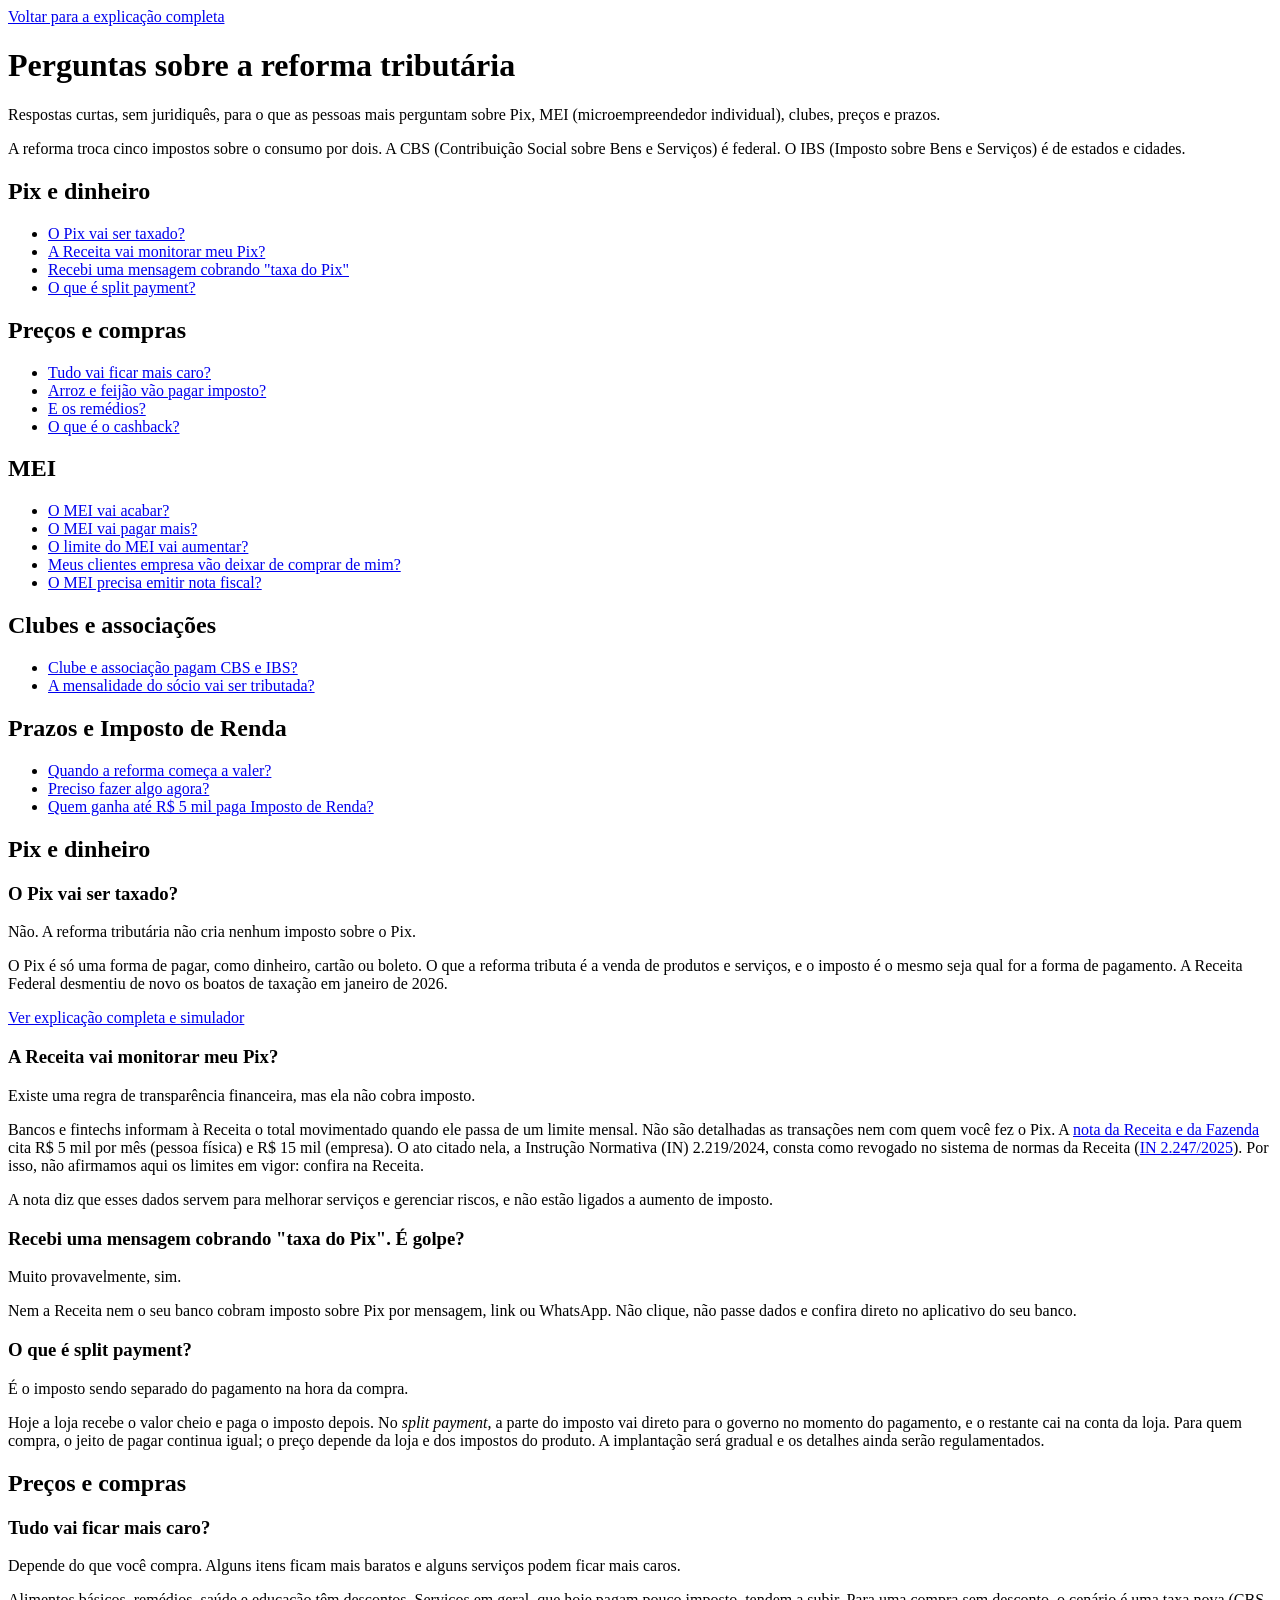
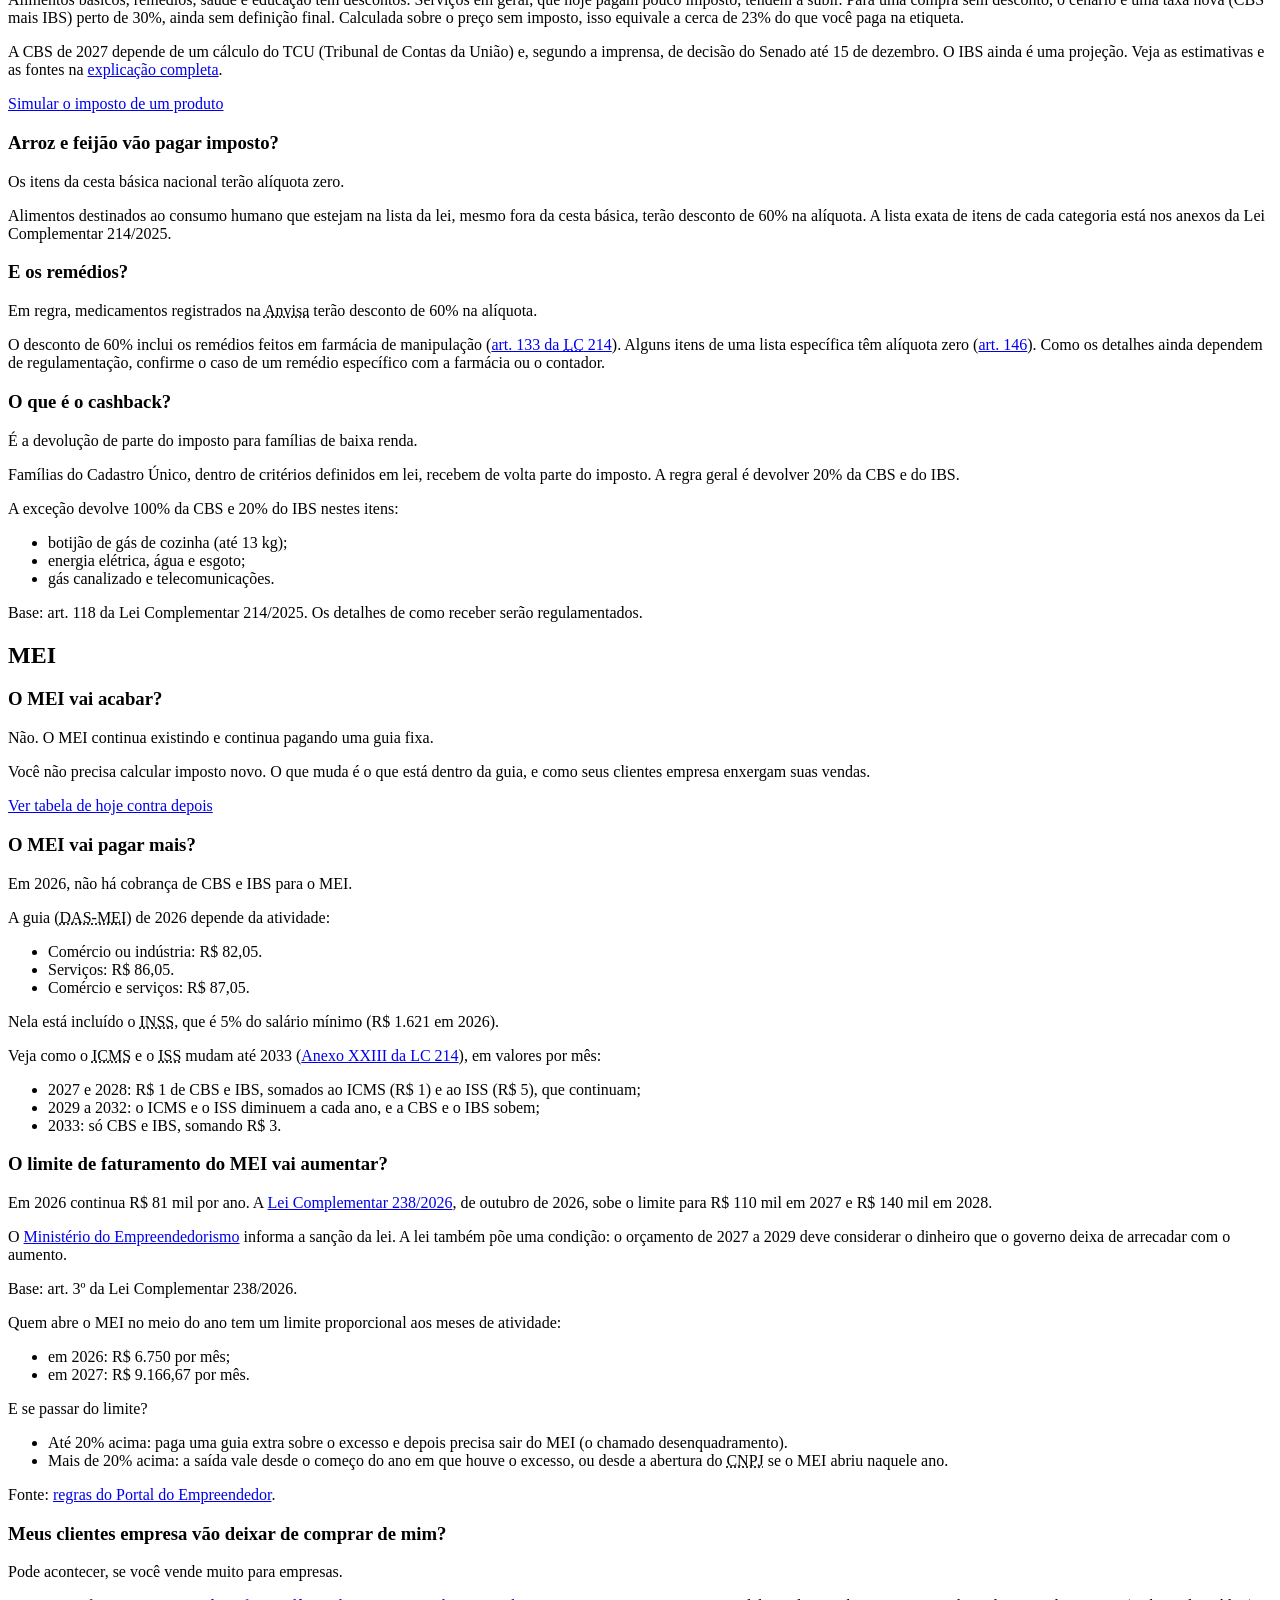
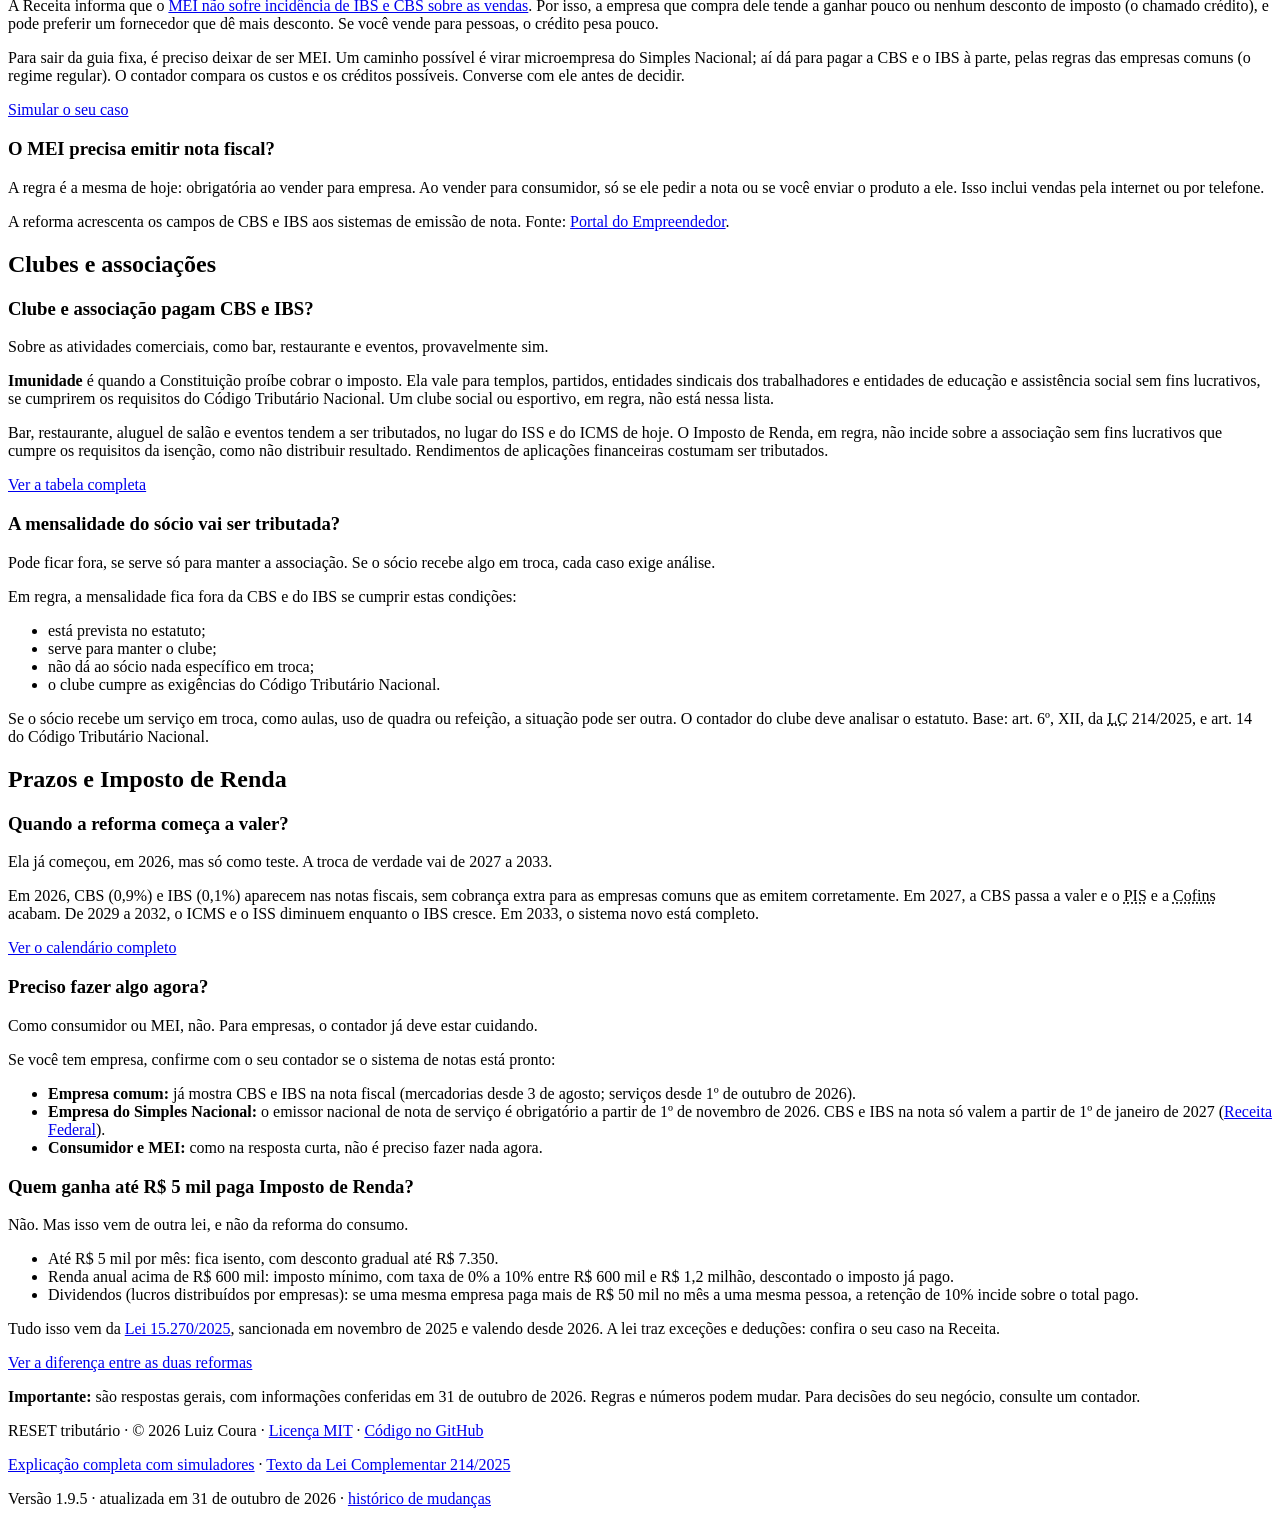
==== perguntas.html @ e4e1f106 "Corrige a décima primeira revisão: exemplo da camiseta e neutralidade de arrecadação Co-Authored-By:" ====
<!doctype html>
<html lang="pt-BR">
<head>
<meta charset="utf-8">
<meta name="viewport" content="width=device-width, initial-scale=1">
<title>Perguntas sobre a reforma tributária: Pix, MEI e preços | RESET</title>
<meta name="description" content="Respostas curtas para as dúvidas mais comuns sobre a reforma tributária: o Pix será taxado, o que muda para o MEI, clubes, preços e prazos.">
<meta name="author" content="Luiz Coura">
<meta name="robots" content="index, follow, max-snippet:-1, max-image-preview:large">
<link rel="canonical" href="https://luizcoura.github.io/reset-tributario/perguntas.html">
<link rel="icon" type="image/svg+xml" href="favicon.svg">
<link rel="icon" type="image/png" sizes="48x48" href="favicon-48.png">
<link rel="apple-touch-icon" href="apple-touch-icon.png">
<meta name="theme-color" content="#EDF0EA">
<meta property="og:type" content="article">
<meta property="og:locale" content="pt_BR">
<meta property="og:site_name" content="RESET tributário">
<meta property="og:title" content="Perguntas sobre a reforma tributária: Pix, MEI e preços">
<meta property="og:description" content="O Pix será taxado? O que muda para o MEI? Respostas curtas e sem juridiquês.">
<meta property="og:url" content="https://luizcoura.github.io/reset-tributario/perguntas.html">
<meta property="og:image" content="https://luizcoura.github.io/reset-tributario/og-image.png">
<meta property="og:image:width" content="1200">
<meta property="og:image:height" content="630">
<meta name="twitter:card" content="summary_large_image">
<meta name="twitter:image" content="https://luizcoura.github.io/reset-tributario/og-image.png">
<link rel="preconnect" href="https://fonts.googleapis.com">
<link rel="preconnect" href="https://fonts.gstatic.com" crossorigin>
<link href="https://fonts.googleapis.com/css2?family=Bricolage+Grotesque:opsz,wght@12..96,500;12..96,700;12..96,800&family=Source+Serif+4:ital,opsz,wght@0,8..60,400;0,8..60,600;1,8..60,400&family=IBM+Plex+Mono:wght@400;500&display=swap" rel="stylesheet">
<link rel="stylesheet" href="style.css">
<script type="application/ld+json">
{
  "@context":"https://schema.org",
  "@type":"WebPage",
  "name":"Perguntas sobre a reforma tributária: Pix, MEI e preços",
  "description":"Respostas curtas para as dúvidas mais comuns sobre a reforma tributária brasileira.",
  "inLanguage":"pt-BR",
  "url":"https://luizcoura.github.io/reset-tributario/perguntas.html",
  "dateModified":"2026-10-31",
  "isPartOf":{"@type":"WebSite","name":"RESET tributário","url":"https://luizcoura.github.io/reset-tributario/"},
  "author":{"@type":"Person","name":"Luiz Coura","url":"https://github.com/luizcoura"}
}
</script>
</head>
<body>

<header class="topo">
  <div class="wrap">
    <a class="voltar" href="index.html">Voltar para a explicação completa</a>
    <h1>Perguntas sobre a reforma tributária</h1>
    <p class="lead texto">Respostas curtas, sem juridiquês, para o que as pessoas mais perguntam sobre Pix, MEI (microempreendedor individual), clubes, preços e prazos.</p>
    <p class="texto">A reforma troca cinco impostos sobre o consumo por dois. A CBS (Contribuição Social sobre Bens e Serviços) é federal. O IBS (Imposto sobre Bens e Serviços) é de estados e cidades.</p>

    <nav class="indice" aria-label="Índice de perguntas">
      <div>
        <h2>Pix e dinheiro</h2>
        <ul>
          <li><a href="#pix-taxado">O Pix vai ser taxado?</a></li>
          <li><a href="#pix-monitorado">A Receita vai monitorar meu Pix?</a></li>
          <li><a href="#pix-golpe">Recebi uma mensagem cobrando "taxa do Pix"</a></li>
          <li><a href="#split">O que é split payment?</a></li>
        </ul>
      </div>
      <div>
        <h2>Preços e compras</h2>
        <ul>
          <li><a href="#mais-caro">Tudo vai ficar mais caro?</a></li>
          <li><a href="#cesta">Arroz e feijão vão pagar imposto?</a></li>
          <li><a href="#remedios">E os remédios?</a></li>
          <li><a href="#cashback">O que é o cashback?</a></li>
        </ul>
      </div>
      <div>
        <h2>MEI</h2>
        <ul>
          <li><a href="#mei-acaba">O MEI vai acabar?</a></li>
          <li><a href="#mei-paga-mais">O MEI vai pagar mais?</a></li>
          <li><a href="#mei-limite">O limite do MEI vai aumentar?</a></li>
          <li><a href="#mei-cliente">Meus clientes empresa vão deixar de comprar de mim?</a></li>
          <li><a href="#mei-nota">O MEI precisa emitir nota fiscal?</a></li>
        </ul>
      </div>
      <div>
        <h2>Clubes e associações</h2>
        <ul>
          <li><a href="#clube-paga">Clube e associação pagam CBS e IBS?</a></li>
          <li><a href="#clube-mensalidade">A mensalidade do sócio vai ser tributada?</a></li>
        </ul>
        <h2 class="mt-12">Prazos e Imposto de Renda</h2>
        <ul>
          <li><a href="#quando">Quando a reforma começa a valer?</a></li>
          <li><a href="#agora">Preciso fazer algo agora?</a></li>
          <li><a href="#ir">Quem ganha até R$ 5 mil paga Imposto de Renda?</a></li>
        </ul>
      </div>
    </nav>
  </div>
</header>

<main>
<section class="grupo" id="pix">
  <div class="wrap">
    <h2>Pix e dinheiro</h2>

    <div class="pergunta" id="pix-taxado">
      <h3>O Pix vai ser taxado?</h3>
      <p class="curta">Não. A reforma tributária não cria nenhum imposto sobre o Pix.</p>
      <p>O Pix é só uma forma de pagar, como dinheiro, cartão ou boleto. O que a reforma tributa é a venda de produtos e serviços, e o imposto é o mesmo seja qual for a forma de pagamento. A Receita Federal desmentiu de novo os boatos de taxação em janeiro de 2026.</p>
      <p class="mais"><a href="index.html#pix">Ver explicação completa e simulador</a></p>
    </div>

    <div class="pergunta" id="pix-monitorado">
      <h3>A Receita vai monitorar meu Pix?</h3>
      <p class="curta">Existe uma regra de transparência financeira, mas ela não cobra imposto.</p>
      <p>Bancos e fintechs informam à Receita o total movimentado quando ele passa de um limite mensal. Não são detalhadas as transações nem com quem você fez o Pix. A <a href="https://www.gov.br/fazenda/pt-br/canais_atendimento/imprensa/notas-a-imprensa/2025/janeiro/receita-federal-esclarece-evolucao-na-e-financeira">nota da Receita e da Fazenda</a> cita R$ 5 mil por mês (pessoa física) e R$ 15 mil (empresa). O ato citado nela, a Instrução Normativa (IN) 2.219/2024, consta como revogado no sistema de normas da Receita (<a href="https://normasinternet2.receita.fazenda.gov.br/#/consulta/externa/142436">IN 2.247/2025</a>). Por isso, não afirmamos aqui os limites em vigor: confira na Receita.</p>
      <p>A nota diz que esses dados servem para melhorar serviços e gerenciar riscos, e não estão ligados a aumento de imposto.</p>
    </div>

    <div class="pergunta" id="pix-golpe">
      <h3>Recebi uma mensagem cobrando "taxa do Pix". É golpe?</h3>
      <p class="curta">Muito provavelmente, sim.</p>
      <p>Nem a Receita nem o seu banco cobram imposto sobre Pix por mensagem, link ou WhatsApp. Não clique, não passe dados e confira direto no aplicativo do seu banco.</p>
    </div>

    <div class="pergunta" id="split">
      <h3>O que é split payment?</h3>
      <p class="curta">É o imposto sendo separado do pagamento na hora da compra.</p>
      <p>Hoje a loja recebe o valor cheio e paga o imposto depois. No <em>split payment</em>, a parte do imposto vai direto para o governo no momento do pagamento, e o restante cai na conta da loja. Para quem compra, o jeito de pagar continua igual; o preço depende da loja e dos impostos do produto. A implantação será gradual e os detalhes ainda serão regulamentados.</p>
    </div>
  </div>
</section>

<section class="grupo" id="precos">
  <div class="wrap">
    <h2>Preços e compras</h2>

    <div class="pergunta" id="mais-caro">
      <h3>Tudo vai ficar mais caro?</h3>
      <p class="curta">Depende do que você compra. Alguns itens ficam mais baratos e alguns serviços podem ficar mais caros.</p>
      <p>Alimentos básicos, remédios, saúde e educação têm descontos. Serviços em geral, que hoje pagam pouco imposto, tendem a subir. Para uma compra sem desconto, o cenário é uma taxa nova (CBS mais IBS) perto de 30%, ainda sem definição final. Calculada sobre o preço sem imposto, isso equivale a cerca de 23% do que você paga na etiqueta.</p>
      <p>A CBS de 2027 depende de um cálculo do TCU (Tribunal de Contas da União) e, segundo a imprensa, de decisão do Senado até 15 de dezembro. O IBS ainda é uma projeção. Veja as estimativas e as fontes na <a href="index.html#depois">explicação completa</a>.</p>
      <p class="mais"><a href="index.html#simuladores">Simular o imposto de um produto</a></p>
    </div>

    <div class="pergunta" id="cesta">
      <h3>Arroz e feijão vão pagar imposto?</h3>
      <p class="curta">Os itens da cesta básica nacional terão alíquota zero.</p>
      <p>Alimentos destinados ao consumo humano que estejam na lista da lei, mesmo fora da cesta básica, terão desconto de 60% na alíquota. A lista exata de itens de cada categoria está nos anexos da Lei Complementar 214/2025.</p>
    </div>

    <div class="pergunta" id="remedios">
      <h3>E os remédios?</h3>
      <p class="curta">Em regra, medicamentos registrados na <abbr title="Agência Nacional de Vigilância Sanitária">Anvisa</abbr> terão desconto de 60% na alíquota.</p>
      <p>O desconto de 60% inclui os remédios feitos em farmácia de manipulação (<a href="https://www.fazenda.mg.gov.br/empresas/legislacao_tributaria/leis/2025/lc214_2025.pdf">art. 133 da <abbr title="Lei Complementar">LC</abbr> 214</a>). Alguns itens de uma lista específica têm alíquota zero (<a href="https://www.fazenda.mg.gov.br/empresas/legislacao_tributaria/leis/2025/lc214_2025.pdf">art. 146</a>). Como os detalhes ainda dependem de regulamentação, confirme o caso de um remédio específico com a farmácia ou o contador.</p>
    </div>

    <div class="pergunta" id="cashback">
      <h3>O que é o cashback?</h3>
      <p class="curta">É a devolução de parte do imposto para famílias de baixa renda.</p>
      <p>Famílias do Cadastro Único, dentro de critérios definidos em lei, recebem de volta parte do imposto. A regra geral é devolver 20% da CBS e do IBS.</p>
      <p>A exceção devolve 100% da CBS e 20% do IBS nestes itens:</p>
      <ul>
        <li>botijão de gás de cozinha (até 13 kg);</li>
        <li>energia elétrica, água e esgoto;</li>
        <li>gás canalizado e telecomunicações.</li>
      </ul>
      <p>Base: art. 118 da Lei Complementar 214/2025. Os detalhes de como receber serão regulamentados.</p>
    </div>
  </div>
</section>

<section class="grupo" id="mei">
  <div class="wrap">
    <h2>MEI</h2>

    <div class="pergunta" id="mei-acaba">
      <h3>O MEI vai acabar?</h3>
      <p class="curta">Não. O MEI continua existindo e continua pagando uma guia fixa.</p>
      <p>Você não precisa calcular imposto novo. O que muda é o que está dentro da guia, e como seus clientes empresa enxergam suas vendas.</p>
      <p class="mais"><a href="index.html#mei">Ver tabela de hoje contra depois</a></p>
    </div>

    <div class="pergunta" id="mei-paga-mais">
      <h3>O MEI vai pagar mais?</h3>
      <p class="curta">Em 2026, não há cobrança de CBS e IBS para o MEI.</p>
      <p>A guia (<abbr title="Documento de Arrecadação do Simples Nacional do MEI">DAS-MEI</abbr>) de 2026 depende da atividade:</p>
      <ul>
        <li>Comércio ou indústria: R$ 82,05.</li>
        <li>Serviços: R$ 86,05.</li>
        <li>Comércio e serviços: R$ 87,05.</li>
      </ul>
      <p>Nela está incluído o <abbr title="Instituto Nacional do Seguro Social">INSS</abbr>, que é 5% do salário mínimo (R$ 1.621 em 2026).</p>
      <p>Veja como o <abbr title="Imposto sobre Circulação de Mercadorias e Serviços">ICMS</abbr> e o <abbr title="Imposto Sobre Serviços">ISS</abbr> mudam até 2033 (<a href="https://www.fazenda.mg.gov.br/empresas/legislacao_tributaria/leis/2025/lc214_2025.pdf">Anexo XXIII da LC 214</a>), em valores por mês:</p>
      <ul>
        <li>2027 e 2028: R$ 1 de CBS e IBS, somados ao ICMS (R$ 1) e ao ISS (R$ 5), que continuam;</li>
        <li>2029 a 2032: o ICMS e o ISS diminuem a cada ano, e a CBS e o IBS sobem;</li>
        <li>2033: só CBS e IBS, somando R$ 3.</li>
      </ul>
    </div>

    <div class="pergunta" id="mei-limite">
      <h3>O limite de faturamento do MEI vai aumentar?</h3>
      <p class="curta">Em 2026 continua R$ 81 mil por ano. A <a href="https://www2.camara.leg.br/legin/fed/leicom/2026/leicomplementar-238-21-outubro-2026-800071-publicacaooriginal-181678-pl.html">Lei Complementar 238/2026</a>, de outubro de 2026, sobe o limite para R$ 110 mil em 2027 e R$ 140 mil em 2028.</p>
      <p>O <a href="https://www.gov.br/memp/pt-br/assuntos/noticias/lula-sanciona-lei-que-amplia-beneficios-para-meis-e-envia-ao-congresso-pec-sobre-tarifa-zero-no-transporte-coletivo">Ministério do Empreendedorismo</a> informa a sanção da lei. A lei também põe uma condição: o orçamento de 2027 a 2029 deve considerar o dinheiro que o governo deixa de arrecadar com o aumento.</p>
      <p>Base: art. 3º da Lei Complementar 238/2026.</p>
      <p>Quem abre o MEI no meio do ano tem um limite proporcional aos meses de atividade:</p>
      <ul>
        <li>em 2026: R$ 6.750 por mês;</li>
        <li>em 2027: R$ 9.166,67 por mês.</li>
      </ul>
      <p>E se passar do limite?</p>
      <ul>
        <li>Até 20% acima: paga uma guia extra sobre o excesso e depois precisa sair do MEI (o chamado desenquadramento).</li>
        <li>Mais de 20% acima: a saída vale desde o começo do ano em que houve o excesso, ou desde a abertura do <abbr title="Cadastro Nacional da Pessoa Jurídica">CNPJ</abbr> se o MEI abriu naquele ano.</li>
      </ul>
      <p>Fonte: <a href="https://www.gov.br/empresas-e-negocios/pt-br/empreendedor/servicos-para-mei/quero-crescer-desenquadramento">regras do Portal do Empreendedor</a>.</p>
    </div>

    <div class="pergunta" id="mei-cliente">
      <h3>Meus clientes empresa vão deixar de comprar de mim?</h3>
      <p class="curta">Pode acontecer, se você vende muito para empresas.</p>
      <p>A Receita informa que o <a href="https://www.gov.br/receitafederal/pt-br/acesso-a-informacao/acoes-e-programas/reforma-tributaria-do-consumo/reforma-de-fato">MEI não sofre incidência de IBS e CBS sobre as vendas</a>. Por isso, a empresa que compra dele tende a ganhar pouco ou nenhum desconto de imposto (o chamado crédito), e pode preferir um fornecedor que dê mais desconto. Se você vende para pessoas, o crédito pesa pouco.</p>
      <p>Para sair da guia fixa, é preciso deixar de ser MEI. Um caminho possível é virar microempresa do Simples Nacional; aí dá para pagar a CBS e o IBS à parte, pelas regras das empresas comuns (o regime regular). O contador compara os custos e os créditos possíveis. Converse com ele antes de decidir.</p>
      <p class="mais"><a href="index.html#simuladores">Simular o seu caso</a></p>
    </div>

    <div class="pergunta" id="mei-nota">
      <h3>O MEI precisa emitir nota fiscal?</h3>
      <p class="curta">A regra é a mesma de hoje: obrigatória ao vender para empresa. Ao vender para consumidor, só se ele pedir a nota ou se você enviar o produto a ele. Isso inclui vendas pela internet ou por telefone.</p>
      <p>A reforma acrescenta os campos de CBS e IBS aos sistemas de emissão de nota. Fonte: <a href="https://www.gov.br/empresas-e-negocios/pt-br/empreendedor/servicos-para-mei/nota-fiscal">Portal do Empreendedor</a>.</p>
    </div>
  </div>
</section>

<section class="grupo" id="clubes">
  <div class="wrap">
    <h2>Clubes e associações</h2>

    <div class="pergunta" id="clube-paga">
      <h3>Clube e associação pagam CBS e IBS?</h3>
      <p class="curta">Sobre as atividades comerciais, como bar, restaurante e eventos, provavelmente sim.</p>
      <p><strong>Imunidade</strong> é quando a Constituição proíbe cobrar o imposto. Ela vale para templos, partidos, entidades sindicais dos trabalhadores e entidades de educação e assistência social sem fins lucrativos, se cumprirem os requisitos do Código Tributário Nacional. Um clube social ou esportivo, em regra, não está nessa lista.</p>
      <p>Bar, restaurante, aluguel de salão e eventos tendem a ser tributados, no lugar do ISS e do ICMS de hoje. O Imposto de Renda, em regra, não incide sobre a associação sem fins lucrativos que cumpre os requisitos da isenção, como não distribuir resultado. Rendimentos de aplicações financeiras costumam ser tributados.</p>
      <p class="mais"><a href="index.html#clubes">Ver a tabela completa</a></p>
    </div>

    <div class="pergunta" id="clube-mensalidade">
      <h3>A mensalidade do sócio vai ser tributada?</h3>
      <p class="curta">Pode ficar fora, se serve só para manter a associação. Se o sócio recebe algo em troca, cada caso exige análise.</p>
      <p>Em regra, a mensalidade fica fora da CBS e do IBS se cumprir estas condições:</p>
      <ul>
        <li>está prevista no estatuto;</li>
        <li>serve para manter o clube;</li>
        <li>não dá ao sócio nada específico em troca;</li>
        <li>o clube cumpre as exigências do Código Tributário Nacional.</li>
      </ul>
      <p>Se o sócio recebe um serviço em troca, como aulas, uso de quadra ou refeição, a situação pode ser outra. O contador do clube deve analisar o estatuto. Base: art. 6º, XII, da <abbr title="Lei Complementar">LC</abbr> 214/2025, e art. 14 do Código Tributário Nacional.</p>
    </div>
  </div>
</section>

<section class="grupo" id="prazos">
  <div class="wrap">
    <h2>Prazos e Imposto de Renda</h2>

    <div class="pergunta" id="quando">
      <h3>Quando a reforma começa a valer?</h3>
      <p class="curta">Ela já começou, em 2026, mas só como teste. A troca de verdade vai de 2027 a 2033.</p>
      <p>Em 2026, CBS (0,9%) e IBS (0,1%) aparecem nas notas fiscais, sem cobrança extra para as empresas comuns que as emitem corretamente. Em 2027, a CBS passa a valer e o <abbr title="Programa de Integração Social">PIS</abbr> e a <abbr title="Contribuição para o Financiamento da Seguridade Social">Cofins</abbr> acabam. De 2029 a 2032, o ICMS e o ISS diminuem enquanto o IBS cresce. Em 2033, o sistema novo está completo.</p>
      <p class="mais"><a href="index.html#prazos">Ver o calendário completo</a></p>
    </div>

    <div class="pergunta" id="agora">
      <h3>Preciso fazer algo agora?</h3>
      <p class="curta">Como consumidor ou MEI, não. Para empresas, o contador já deve estar cuidando.</p>
      <p>Se você tem empresa, confirme com o seu contador se o sistema de notas está pronto:</p>
      <ul>
        <li><strong>Empresa comum:</strong> já mostra CBS e IBS na nota fiscal (mercadorias desde 3 de agosto; serviços desde 1º de outubro de 2026).</li>
        <li><strong>Empresa do Simples Nacional:</strong> o emissor nacional de nota de serviço é obrigatório a partir de 1º de novembro de 2026. CBS e IBS na nota só valem a partir de 1º de janeiro de 2027 (<a href="https://www.gov.br/receitafederal/pt-br/assuntos/noticias/2026/agosto/simples-nacional-nfs-e-nacional-sera-obrigatoria-para-me-e-epp-a-partir-de-1o-de-novembro-de-2026">Receita Federal</a>).</li>
        <li><strong>Consumidor e MEI:</strong> como na resposta curta, não é preciso fazer nada agora.</li>
      </ul>
    </div>

    <div class="pergunta" id="ir">
      <h3>Quem ganha até R$ 5 mil paga Imposto de Renda?</h3>
      <p class="curta">Não. Mas isso vem de outra lei, e não da reforma do consumo.</p>
      <ul>
        <li>Até R$ 5 mil por mês: fica isento, com desconto gradual até R$ 7.350.</li>
        <li>Renda anual acima de R$ 600 mil: imposto mínimo, com taxa de 0% a 10% entre R$ 600 mil e R$ 1,2 milhão, descontado o imposto já pago.</li>
        <li>Dividendos (lucros distribuídos por empresas): se uma mesma empresa paga mais de R$ 50 mil no mês a uma mesma pessoa, a retenção de 10% incide sobre o total pago.</li>
      </ul>
      <p>Tudo isso vem da <a href="https://www.planalto.gov.br/ccivil_03/_ato2023-2026/2025/lei/l15270.htm">Lei 15.270/2025</a>, sancionada em novembro de 2025 e valendo desde 2026. A lei traz exceções e deduções: confira o seu caso na Receita.</p>
      <p class="mais"><a href="index.html#renda">Ver a diferença entre as duas reformas</a></p>
    </div>

    <div class="aviso-final">
      <strong>Importante:</strong> são respostas gerais, com informações conferidas em 31 de outubro de 2026. Regras e números podem mudar. Para decisões do seu negócio, consulte um contador.
    </div>
  </div>
</section>
</main>

<footer>
  <div class="wrap">
    <p>RESET tributário · © 2026 Luiz Coura · <a href="https://github.com/luizcoura/reset-tributario/blob/main/LICENSE">Licença MIT</a> · <a href="https://github.com/luizcoura/reset-tributario">Código no GitHub</a></p>
    <p><a href="index.html">Explicação completa com simuladores</a> · <a href="https://www.planalto.gov.br/ccivil_03/leis/lcp/lcp214.htm">Texto da Lei Complementar 214/2025</a></p>
    <p>Versão 1.9.5 · atualizada em 31 de outubro de 2026 · <a href="https://github.com/luizcoura/reset-tributario/blob/main/CHANGELOG.md">histórico de mudanças</a></p>
  </div>
</footer>
</body>
</html>
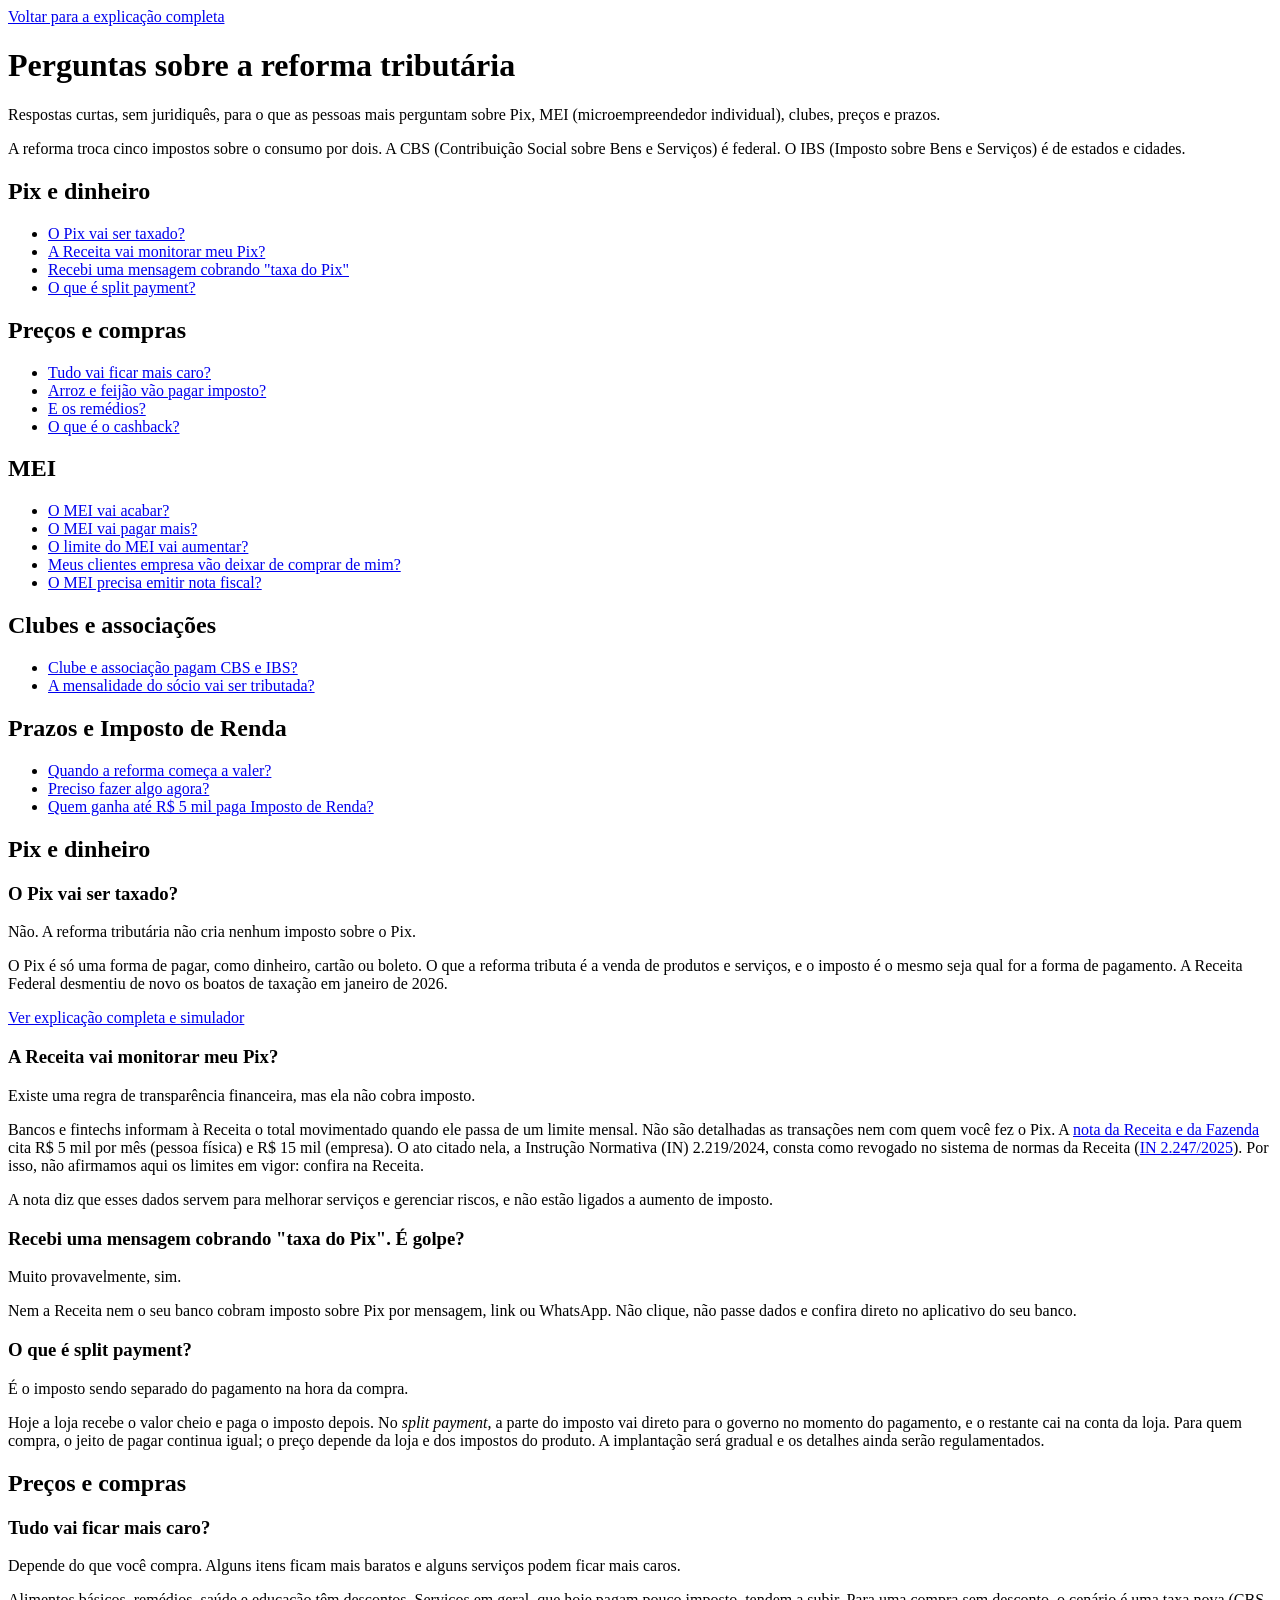
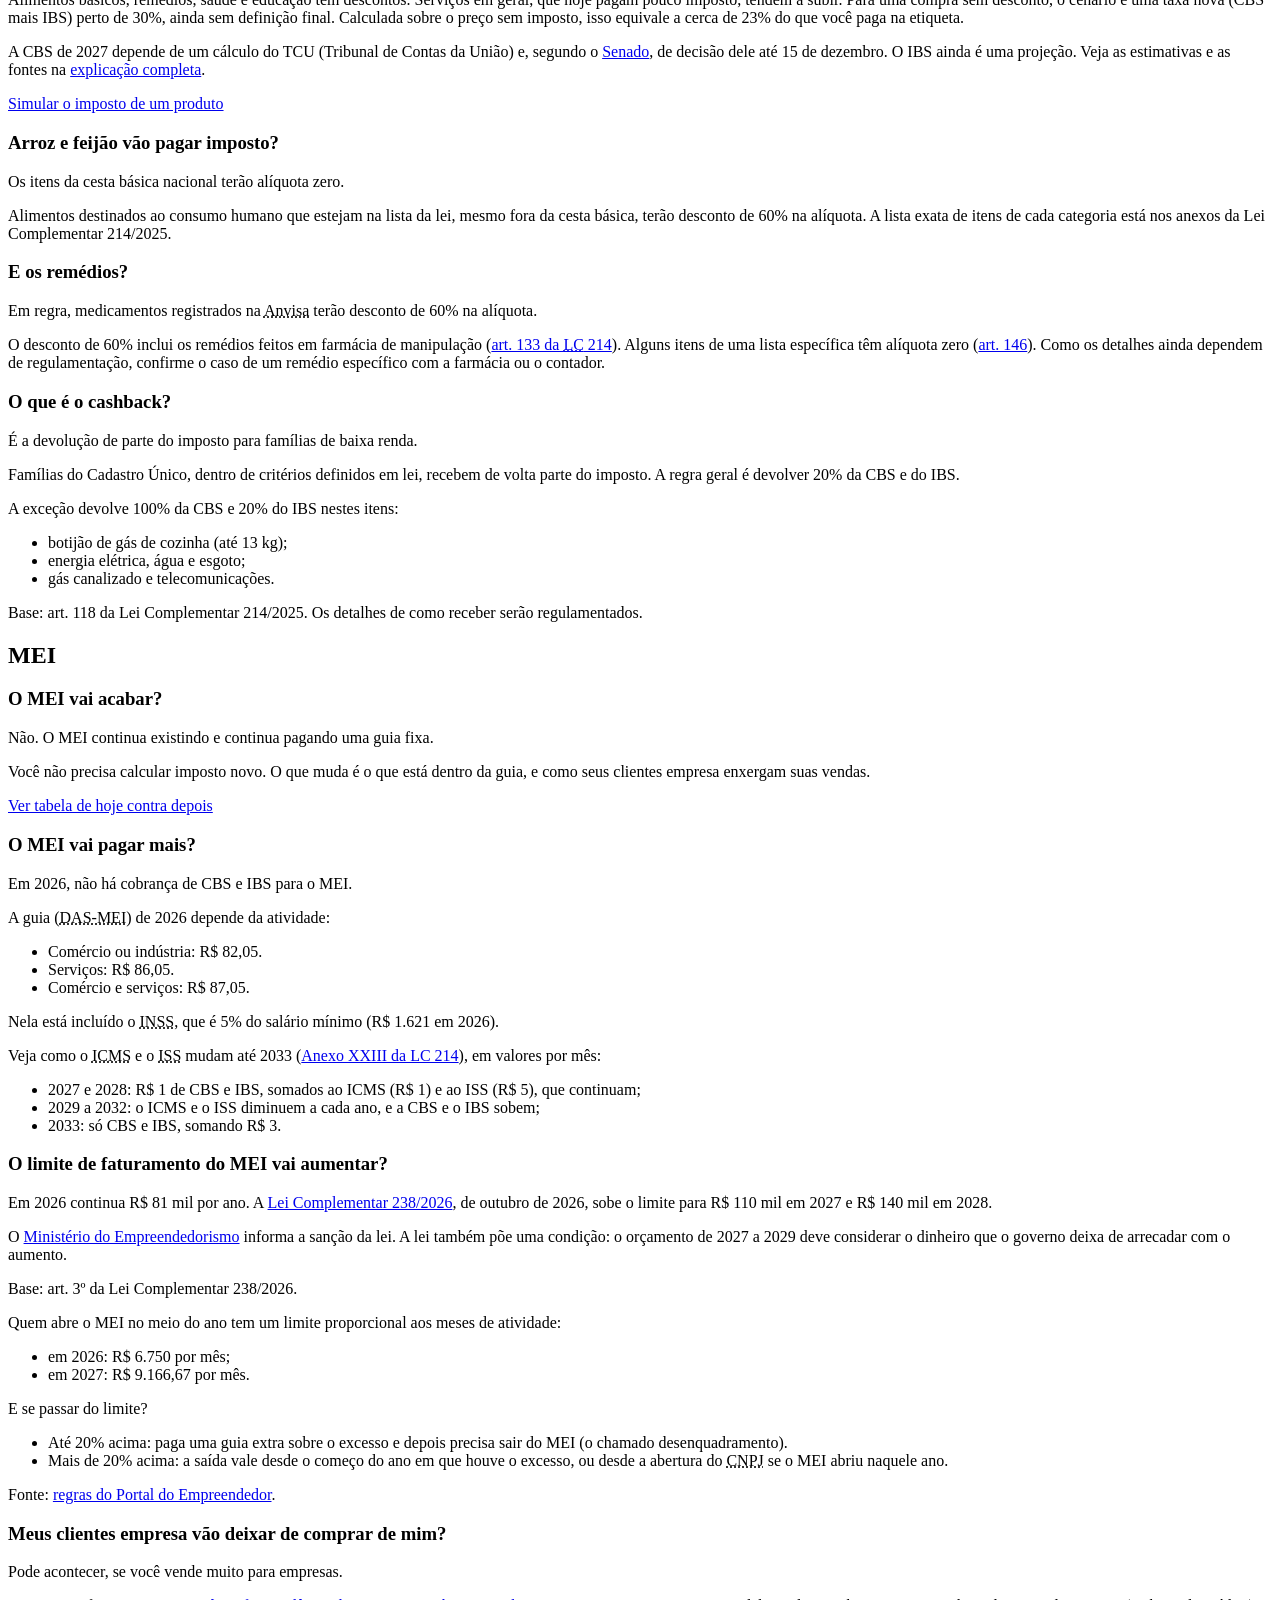
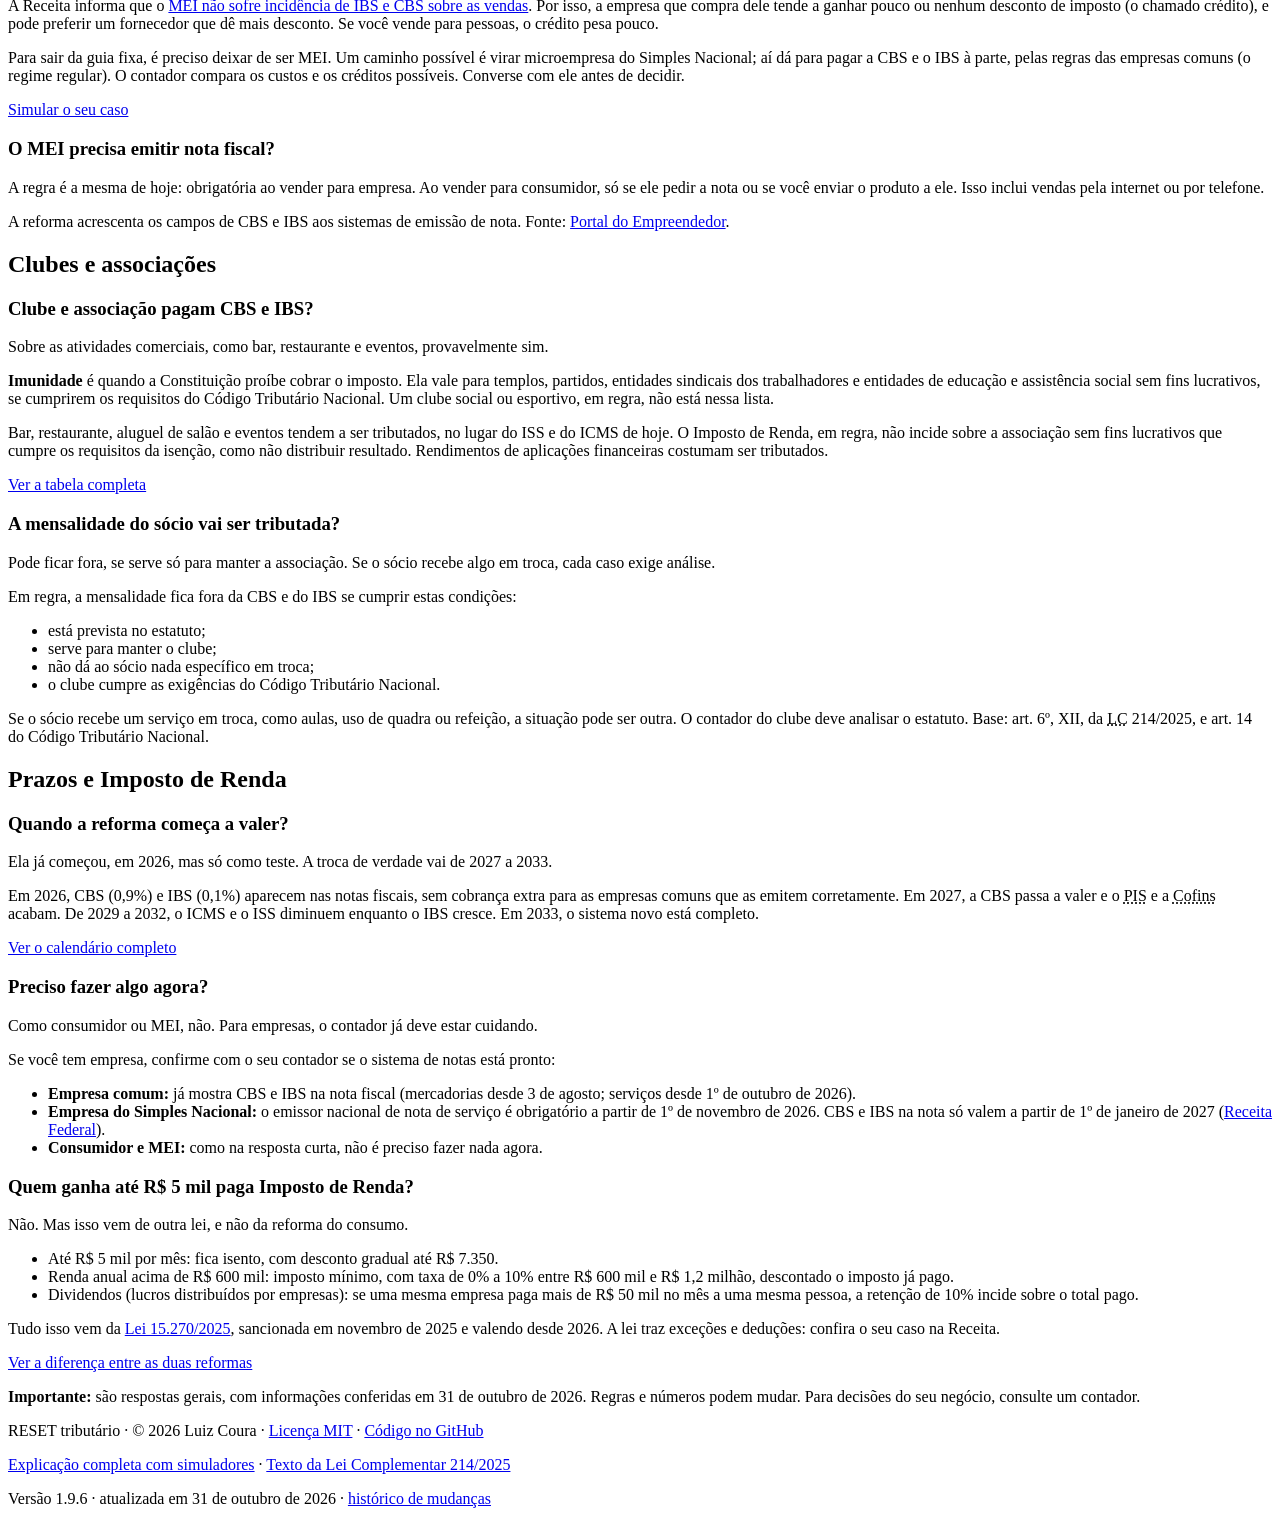
==== commit 4dd504bb: "Corrige a décima segunda revisão: prazo do Senado e fontes da camiseta Co-Authored-By: Claude Sonnet" ====
--- a/perguntas.html
+++ b/perguntas.html
@@ -137,7 +137,7 @@
       <h3>Tudo vai ficar mais caro?</h3>
       <p class="curta">Depende do que você compra. Alguns itens ficam mais baratos e alguns serviços podem ficar mais caros.</p>
       <p>Alimentos básicos, remédios, saúde e educação têm descontos. Serviços em geral, que hoje pagam pouco imposto, tendem a subir. Para uma compra sem desconto, o cenário é uma taxa nova (CBS mais IBS) perto de 30%, ainda sem definição final. Calculada sobre o preço sem imposto, isso equivale a cerca de 23% do que você paga na etiqueta.</p>
-      <p>A CBS de 2027 depende de um cálculo do TCU (Tribunal de Contas da União) e, segundo a imprensa, de decisão do Senado até 15 de dezembro. O IBS ainda é uma projeção. Veja as estimativas e as fontes na <a href="index.html#depois">explicação completa</a>.</p>
+      <p>A CBS de 2027 depende de um cálculo do TCU (Tribunal de Contas da União) e, segundo o <a href="https://www12.senado.leg.br/noticias/audios/2026/10/reforma-tributaria-aliquota-da-cbs-sera-definida-pelo-senado">Senado</a>, de decisão dele até 15 de dezembro. O IBS ainda é uma projeção. Veja as estimativas e as fontes na <a href="index.html#depois">explicação completa</a>.</p>
       <p class="mais"><a href="index.html#simuladores">Simular o imposto de um produto</a></p>
     </div>
 
@@ -303,7 +303,7 @@
   <div class="wrap">
     <p>RESET tributário · © 2026 Luiz Coura · <a href="https://github.com/luizcoura/reset-tributario/blob/main/LICENSE">Licença MIT</a> · <a href="https://github.com/luizcoura/reset-tributario">Código no GitHub</a></p>
     <p><a href="index.html">Explicação completa com simuladores</a> · <a href="https://www.planalto.gov.br/ccivil_03/leis/lcp/lcp214.htm">Texto da Lei Complementar 214/2025</a></p>
-    <p>Versão 1.9.5 · atualizada em 31 de outubro de 2026 · <a href="https://github.com/luizcoura/reset-tributario/blob/main/CHANGELOG.md">histórico de mudanças</a></p>
+    <p>Versão 1.9.6 · atualizada em 31 de outubro de 2026 · <a href="https://github.com/luizcoura/reset-tributario/blob/main/CHANGELOG.md">histórico de mudanças</a></p>
   </div>
 </footer>
 </body>
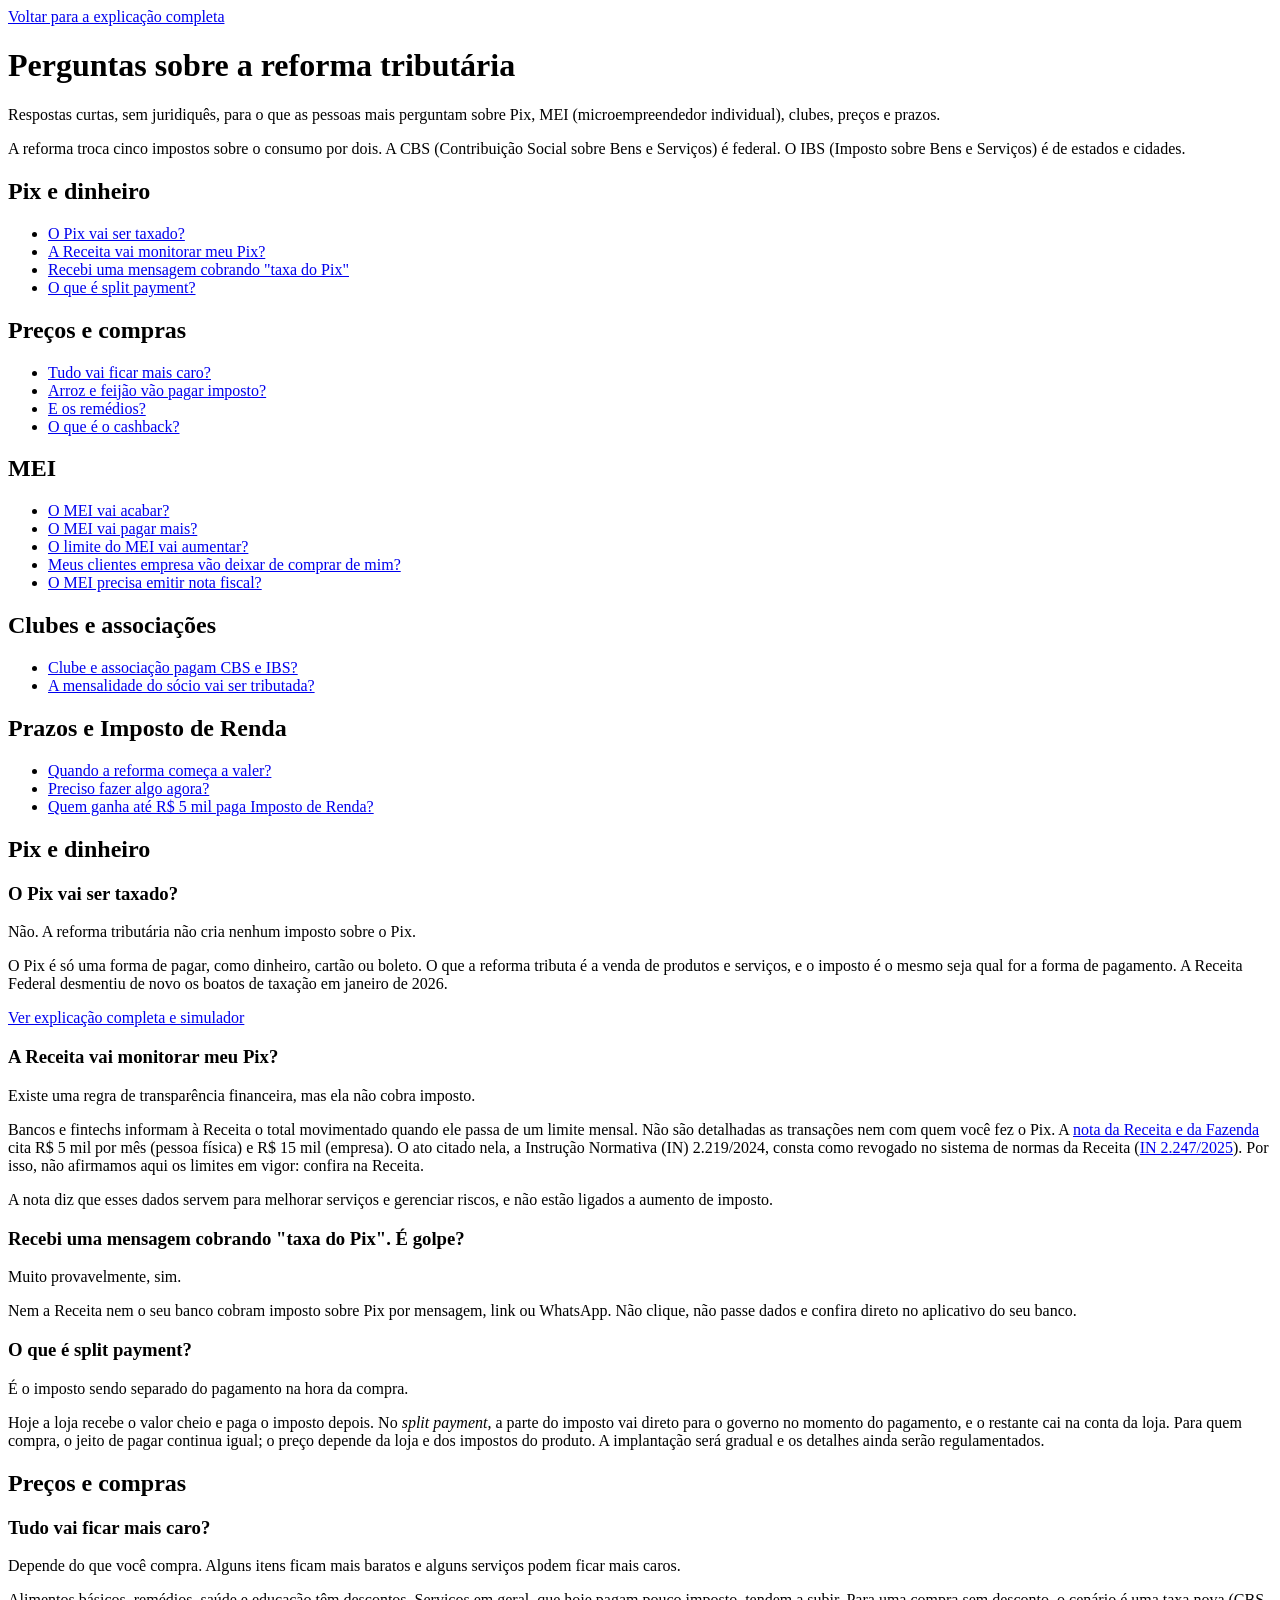
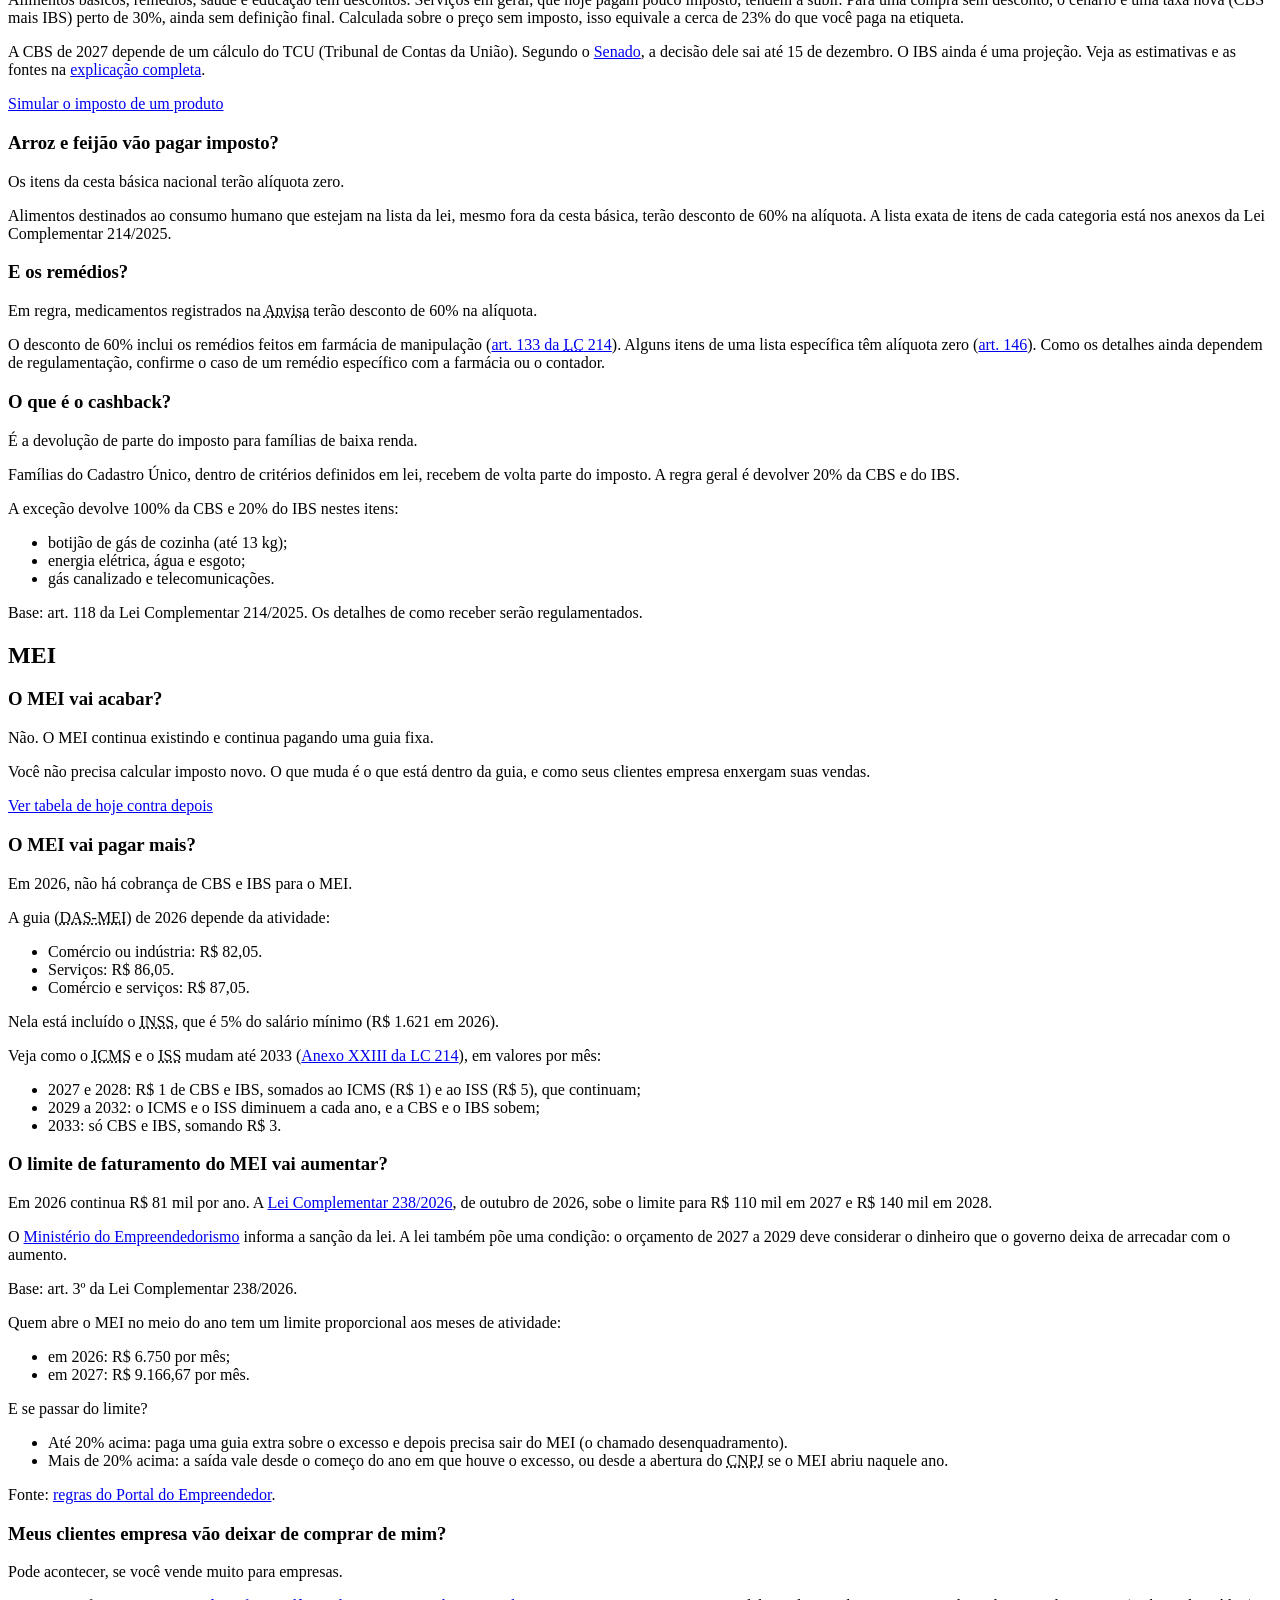
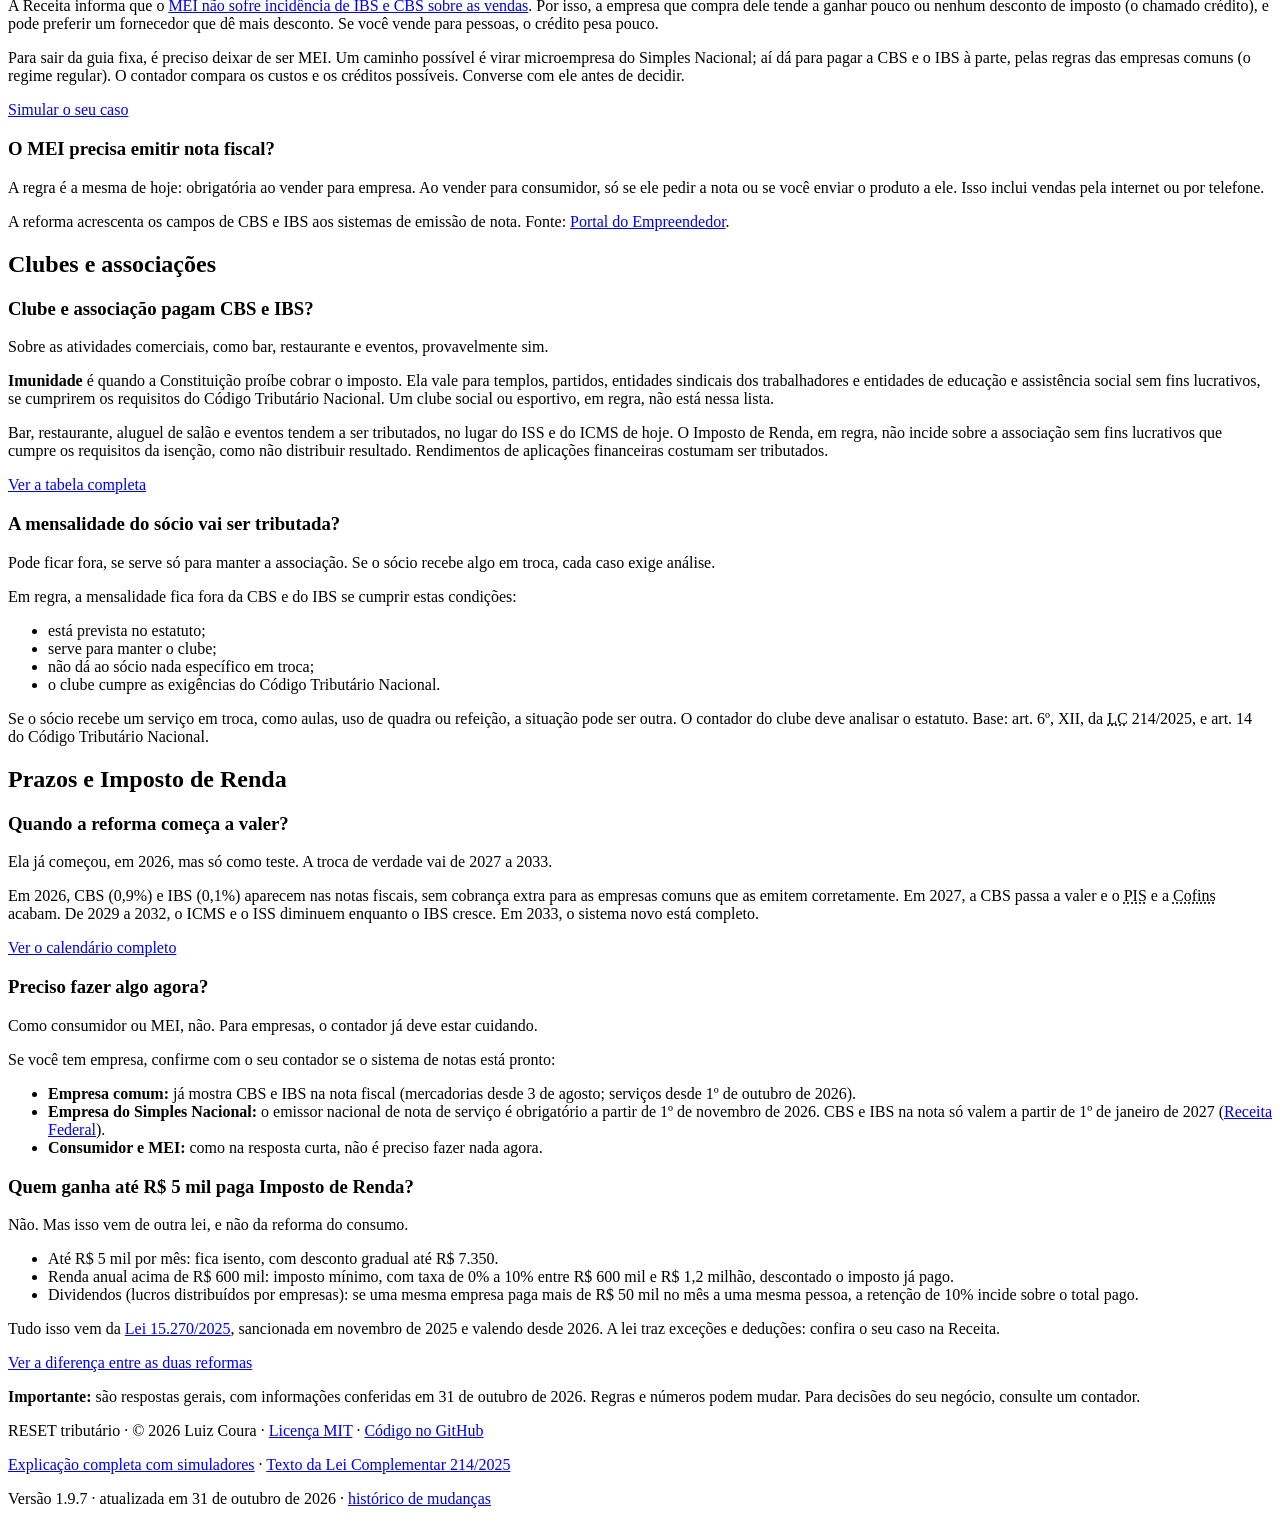
==== commit 2eeaf410: "Corrige a décima terceira revisão: regra de reserva do TCU e ordem das fontes Co-Authored-By: Claude" ====
--- a/perguntas.html
+++ b/perguntas.html
@@ -137,7 +137,7 @@
       <h3>Tudo vai ficar mais caro?</h3>
       <p class="curta">Depende do que você compra. Alguns itens ficam mais baratos e alguns serviços podem ficar mais caros.</p>
       <p>Alimentos básicos, remédios, saúde e educação têm descontos. Serviços em geral, que hoje pagam pouco imposto, tendem a subir. Para uma compra sem desconto, o cenário é uma taxa nova (CBS mais IBS) perto de 30%, ainda sem definição final. Calculada sobre o preço sem imposto, isso equivale a cerca de 23% do que você paga na etiqueta.</p>
-      <p>A CBS de 2027 depende de um cálculo do TCU (Tribunal de Contas da União) e, segundo o <a href="https://www12.senado.leg.br/noticias/audios/2026/10/reforma-tributaria-aliquota-da-cbs-sera-definida-pelo-senado">Senado</a>, de decisão dele até 15 de dezembro. O IBS ainda é uma projeção. Veja as estimativas e as fontes na <a href="index.html#depois">explicação completa</a>.</p>
+      <p>A CBS de 2027 depende de um cálculo do TCU (Tribunal de Contas da União). Segundo o <a href="https://www12.senado.leg.br/noticias/audios/2026/10/reforma-tributaria-aliquota-da-cbs-sera-definida-pelo-senado">Senado</a>, a decisão dele sai até 15 de dezembro. O IBS ainda é uma projeção. Veja as estimativas e as fontes na <a href="index.html#depois">explicação completa</a>.</p>
       <p class="mais"><a href="index.html#simuladores">Simular o imposto de um produto</a></p>
     </div>
 
@@ -303,7 +303,7 @@
   <div class="wrap">
     <p>RESET tributário · © 2026 Luiz Coura · <a href="https://github.com/luizcoura/reset-tributario/blob/main/LICENSE">Licença MIT</a> · <a href="https://github.com/luizcoura/reset-tributario">Código no GitHub</a></p>
     <p><a href="index.html">Explicação completa com simuladores</a> · <a href="https://www.planalto.gov.br/ccivil_03/leis/lcp/lcp214.htm">Texto da Lei Complementar 214/2025</a></p>
-    <p>Versão 1.9.6 · atualizada em 31 de outubro de 2026 · <a href="https://github.com/luizcoura/reset-tributario/blob/main/CHANGELOG.md">histórico de mudanças</a></p>
+    <p>Versão 1.9.7 · atualizada em 31 de outubro de 2026 · <a href="https://github.com/luizcoura/reset-tributario/blob/main/CHANGELOG.md">histórico de mudanças</a></p>
   </div>
 </footer>
 </body>
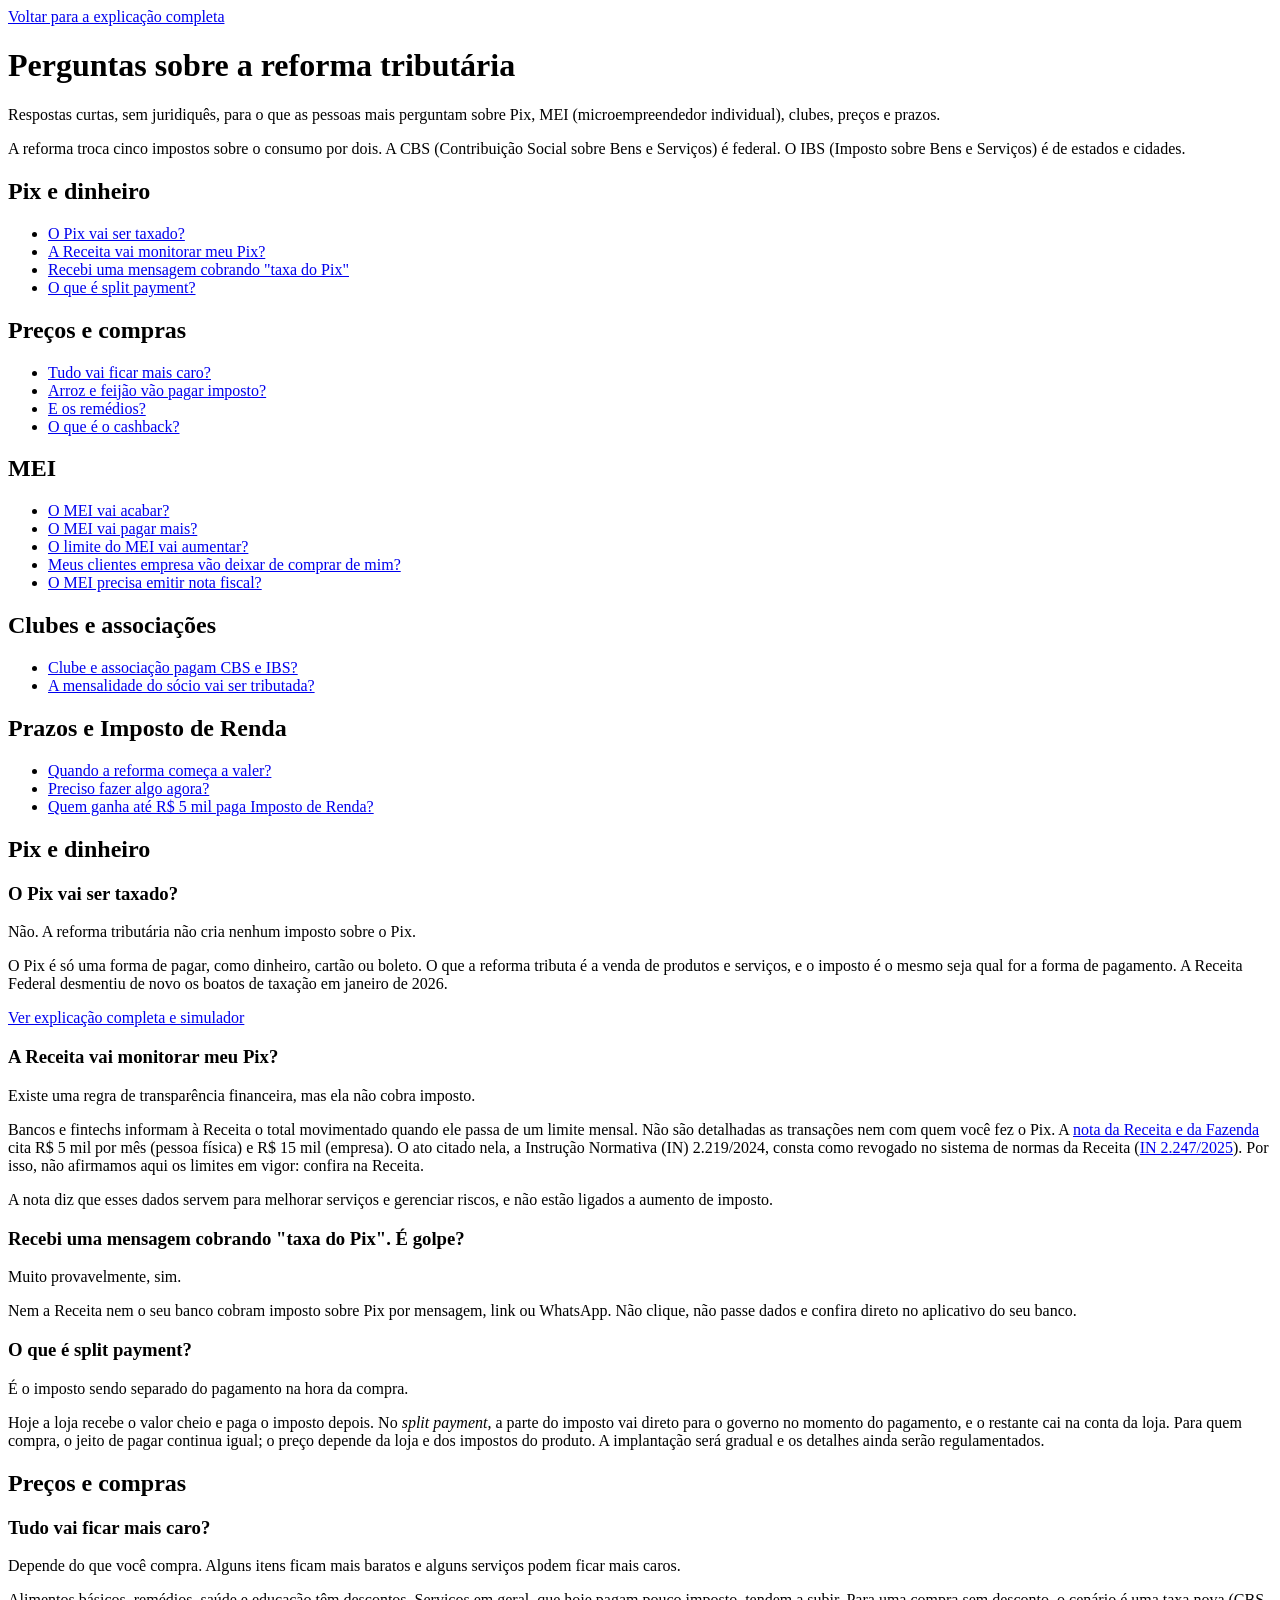
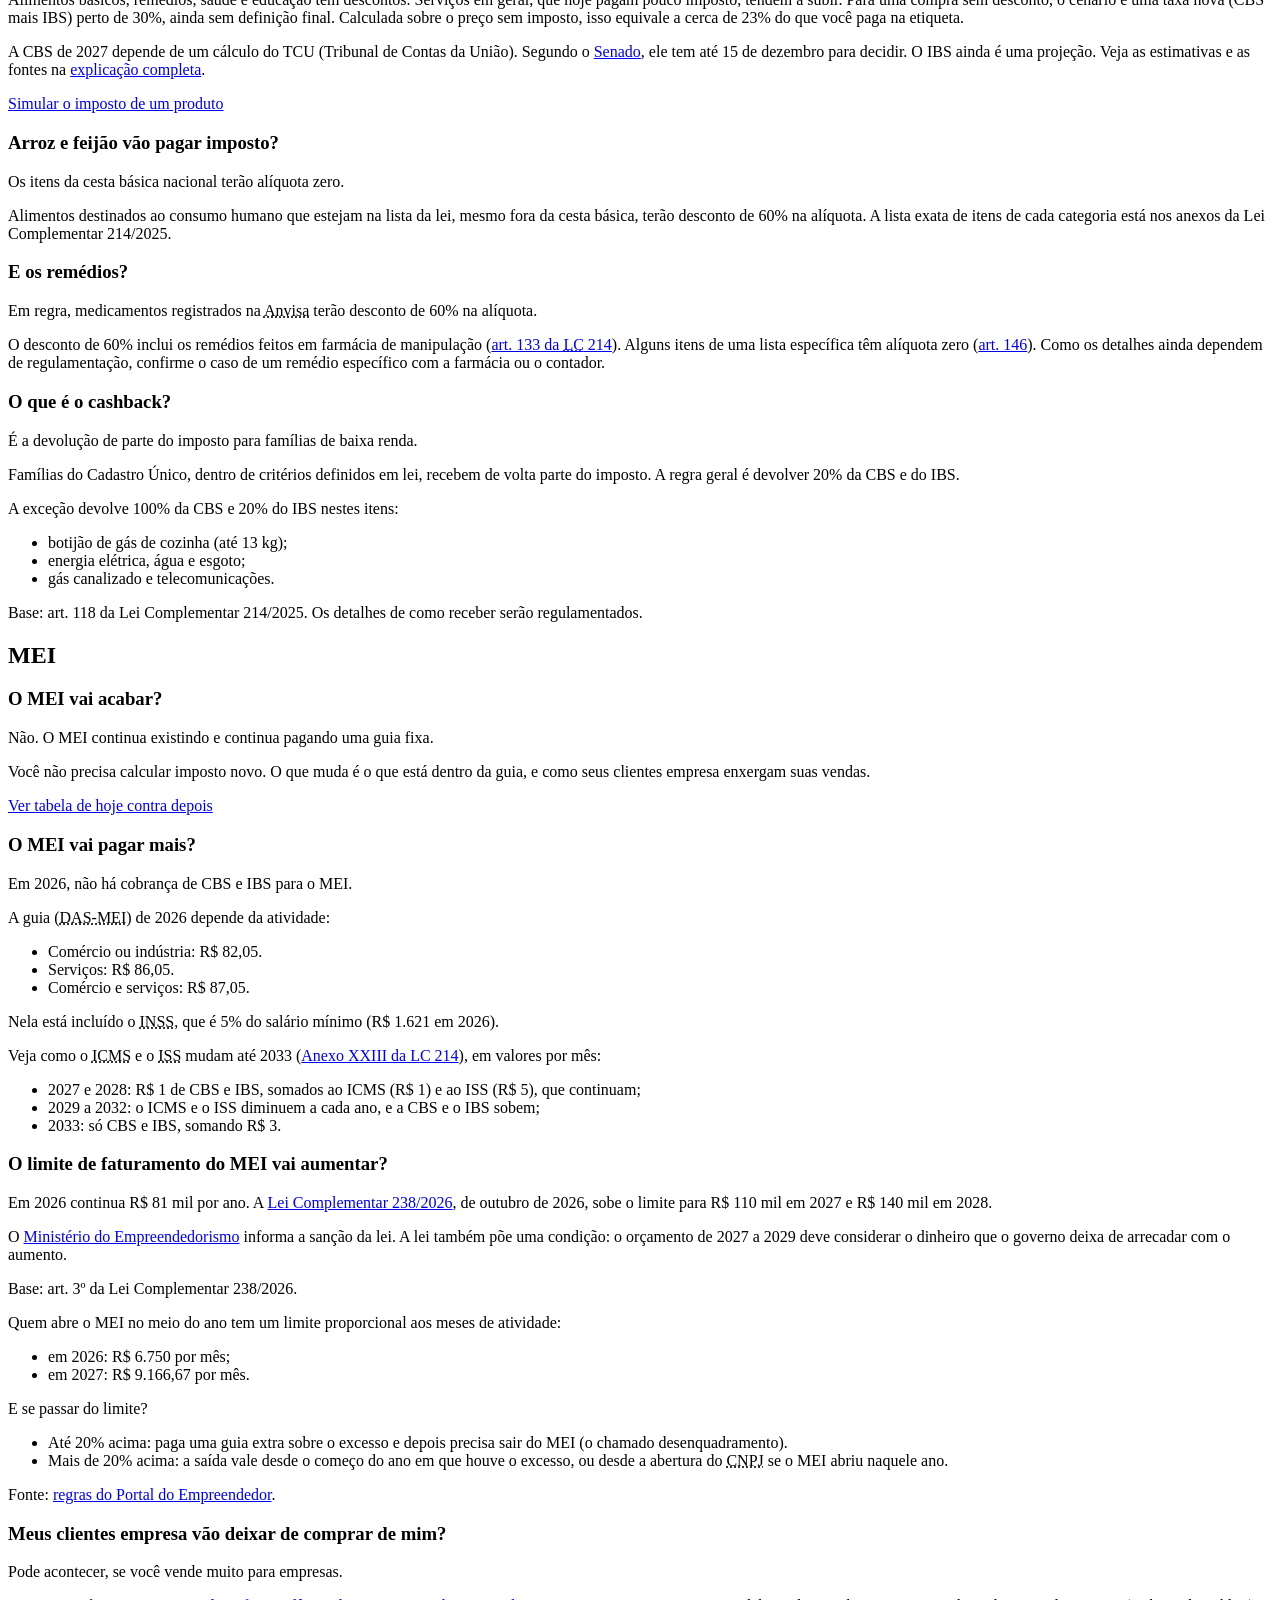
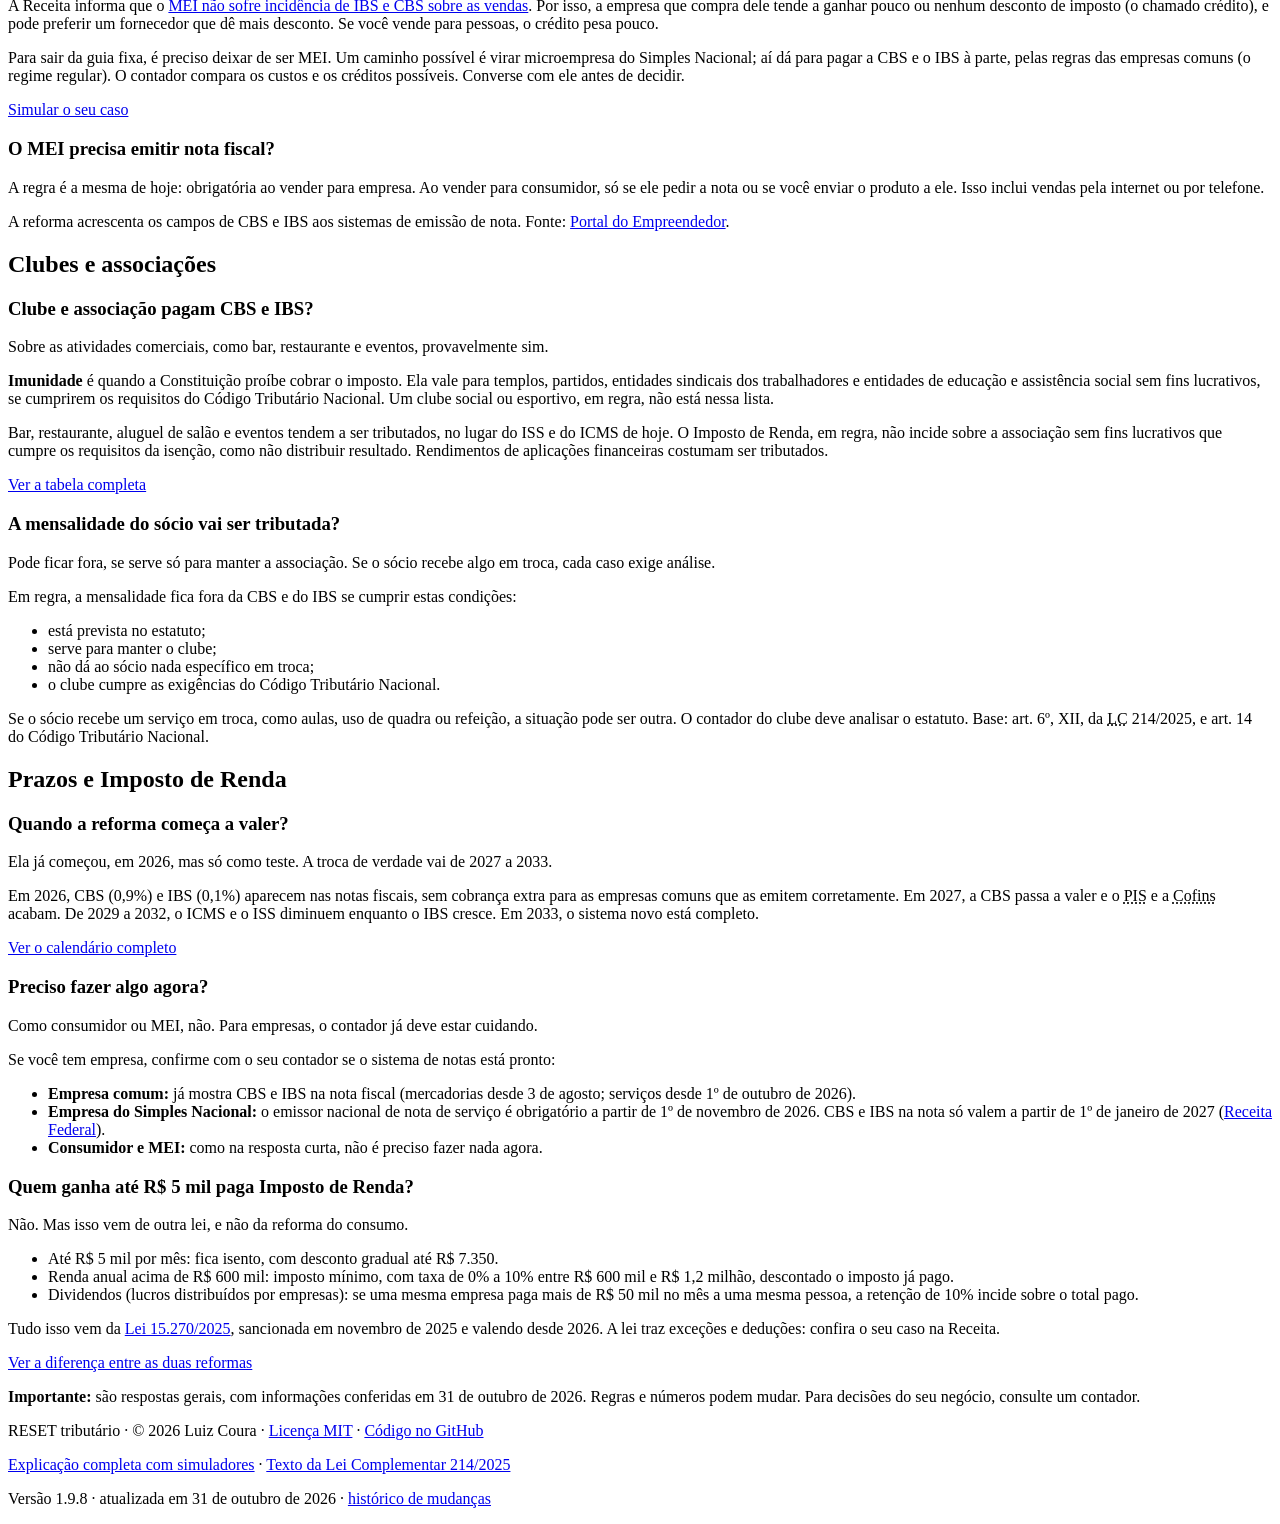
==== commit d9168231: "Corrige a décima quarta revisão: vigência da alíquota do Senado e prazo na FAQ Co-Authored-By: Claud" ====
--- a/perguntas.html
+++ b/perguntas.html
@@ -137,7 +137,7 @@
       <h3>Tudo vai ficar mais caro?</h3>
       <p class="curta">Depende do que você compra. Alguns itens ficam mais baratos e alguns serviços podem ficar mais caros.</p>
       <p>Alimentos básicos, remédios, saúde e educação têm descontos. Serviços em geral, que hoje pagam pouco imposto, tendem a subir. Para uma compra sem desconto, o cenário é uma taxa nova (CBS mais IBS) perto de 30%, ainda sem definição final. Calculada sobre o preço sem imposto, isso equivale a cerca de 23% do que você paga na etiqueta.</p>
-      <p>A CBS de 2027 depende de um cálculo do TCU (Tribunal de Contas da União). Segundo o <a href="https://www12.senado.leg.br/noticias/audios/2026/10/reforma-tributaria-aliquota-da-cbs-sera-definida-pelo-senado">Senado</a>, a decisão dele sai até 15 de dezembro. O IBS ainda é uma projeção. Veja as estimativas e as fontes na <a href="index.html#depois">explicação completa</a>.</p>
+      <p>A CBS de 2027 depende de um cálculo do TCU (Tribunal de Contas da União). Segundo o <a href="https://www12.senado.leg.br/noticias/audios/2026/10/reforma-tributaria-aliquota-da-cbs-sera-definida-pelo-senado">Senado</a>, ele tem até 15 de dezembro para decidir. O IBS ainda é uma projeção. Veja as estimativas e as fontes na <a href="index.html#depois">explicação completa</a>.</p>
       <p class="mais"><a href="index.html#simuladores">Simular o imposto de um produto</a></p>
     </div>
 
@@ -303,7 +303,7 @@
   <div class="wrap">
     <p>RESET tributário · © 2026 Luiz Coura · <a href="https://github.com/luizcoura/reset-tributario/blob/main/LICENSE">Licença MIT</a> · <a href="https://github.com/luizcoura/reset-tributario">Código no GitHub</a></p>
     <p><a href="index.html">Explicação completa com simuladores</a> · <a href="https://www.planalto.gov.br/ccivil_03/leis/lcp/lcp214.htm">Texto da Lei Complementar 214/2025</a></p>
-    <p>Versão 1.9.7 · atualizada em 31 de outubro de 2026 · <a href="https://github.com/luizcoura/reset-tributario/blob/main/CHANGELOG.md">histórico de mudanças</a></p>
+    <p>Versão 1.9.8 · atualizada em 31 de outubro de 2026 · <a href="https://github.com/luizcoura/reset-tributario/blob/main/CHANGELOG.md">histórico de mudanças</a></p>
   </div>
 </footer>
 </body>
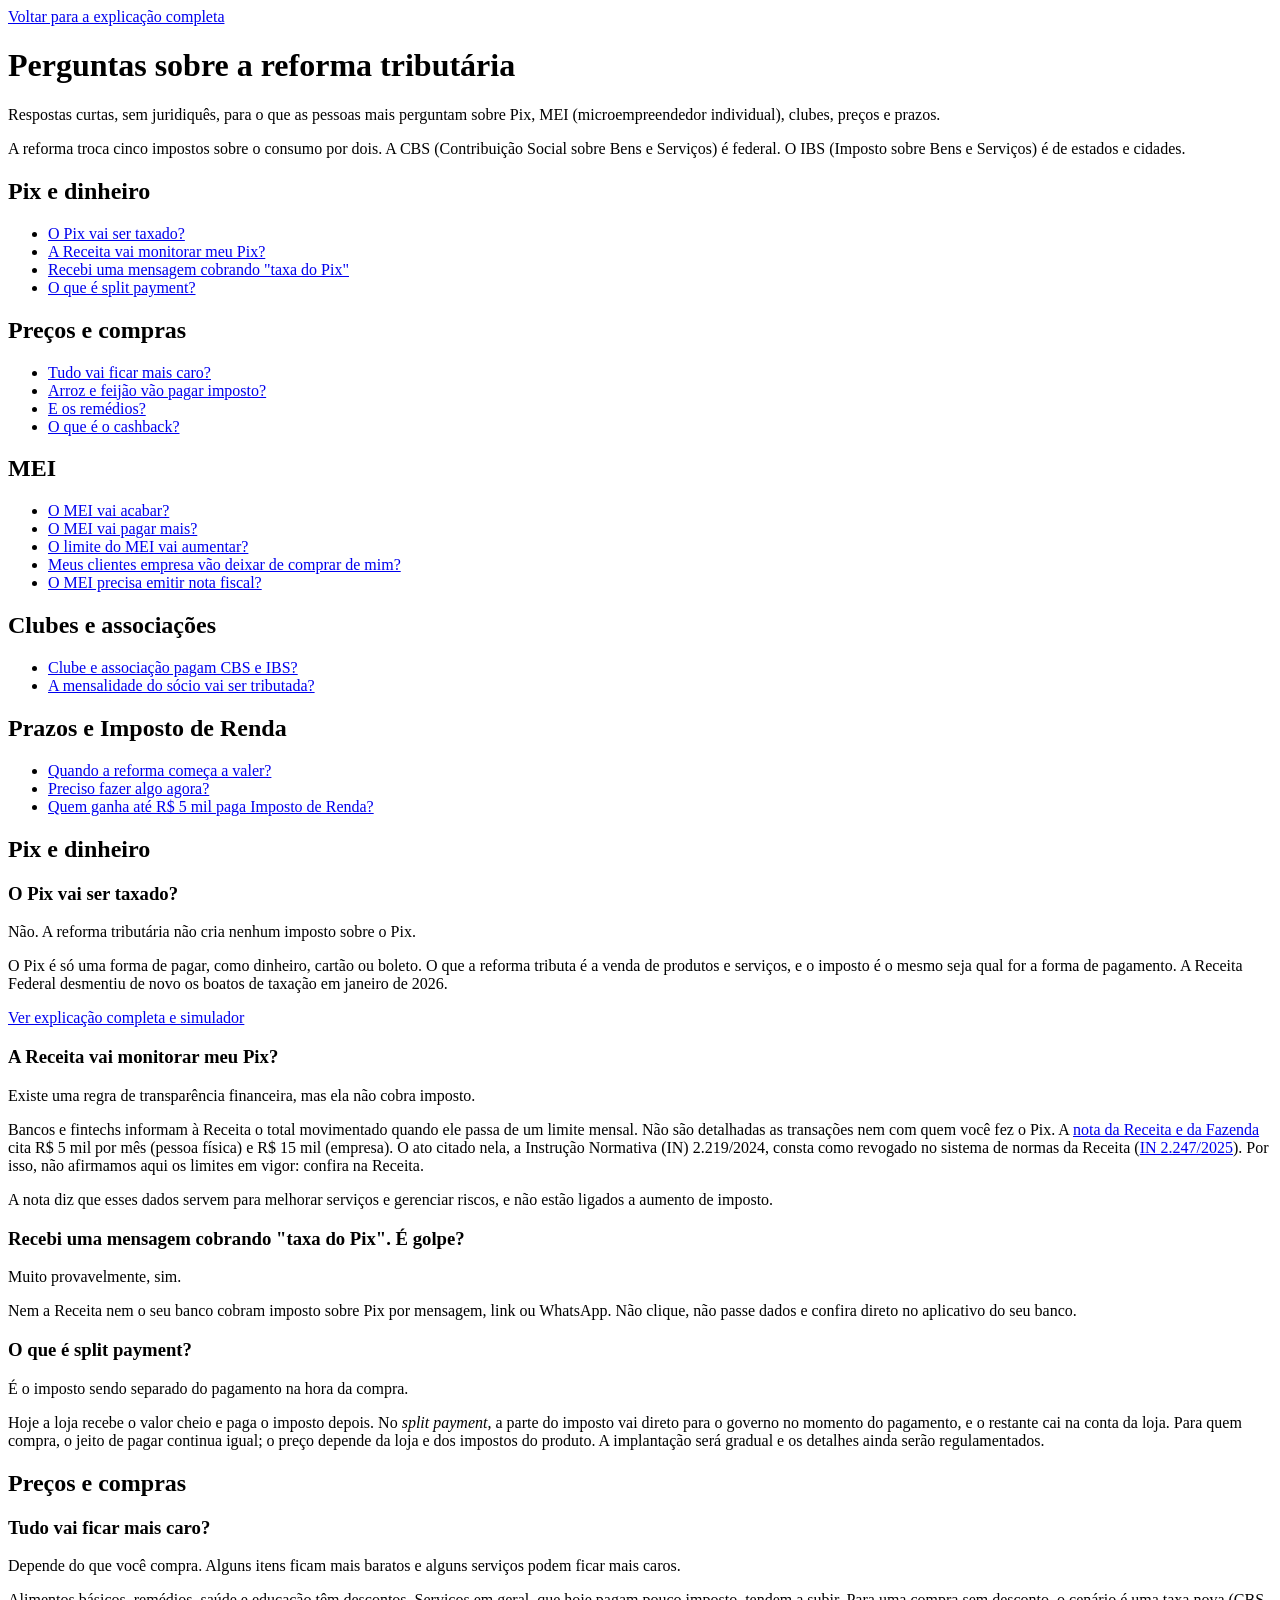
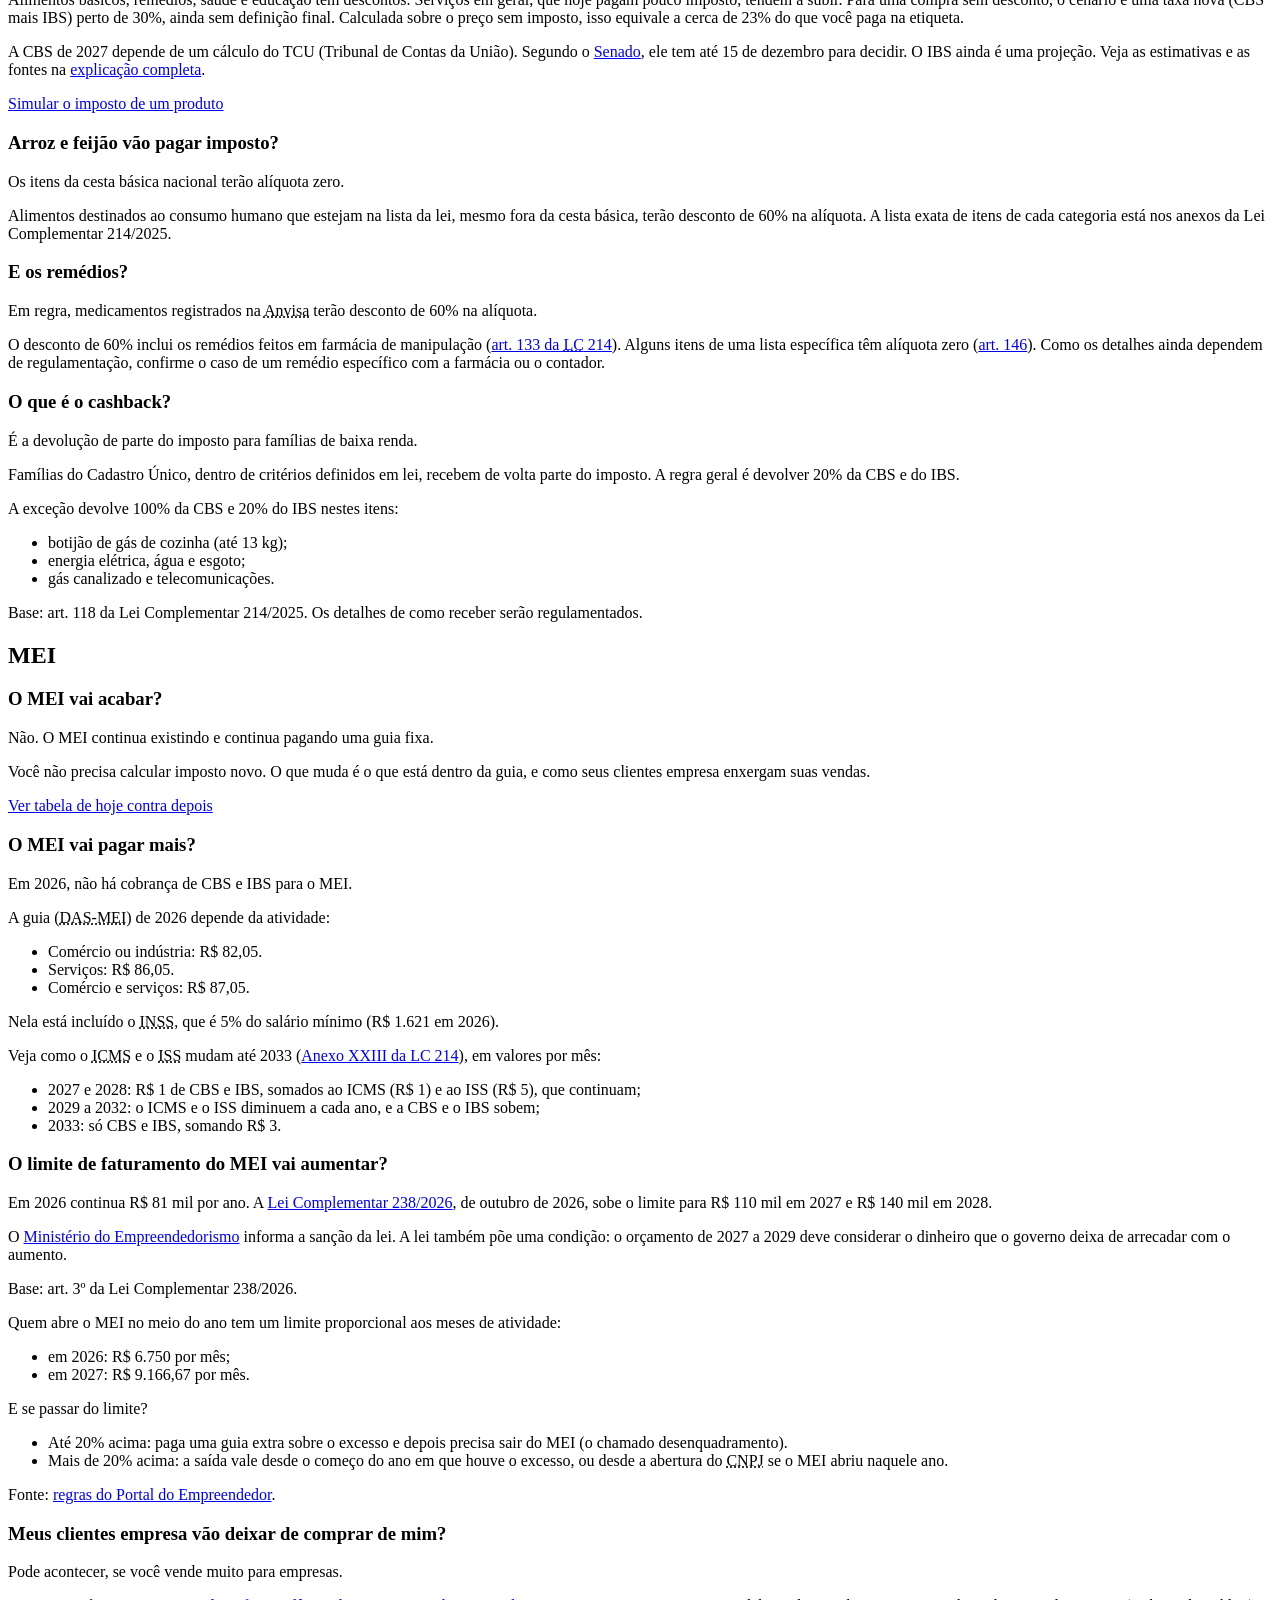
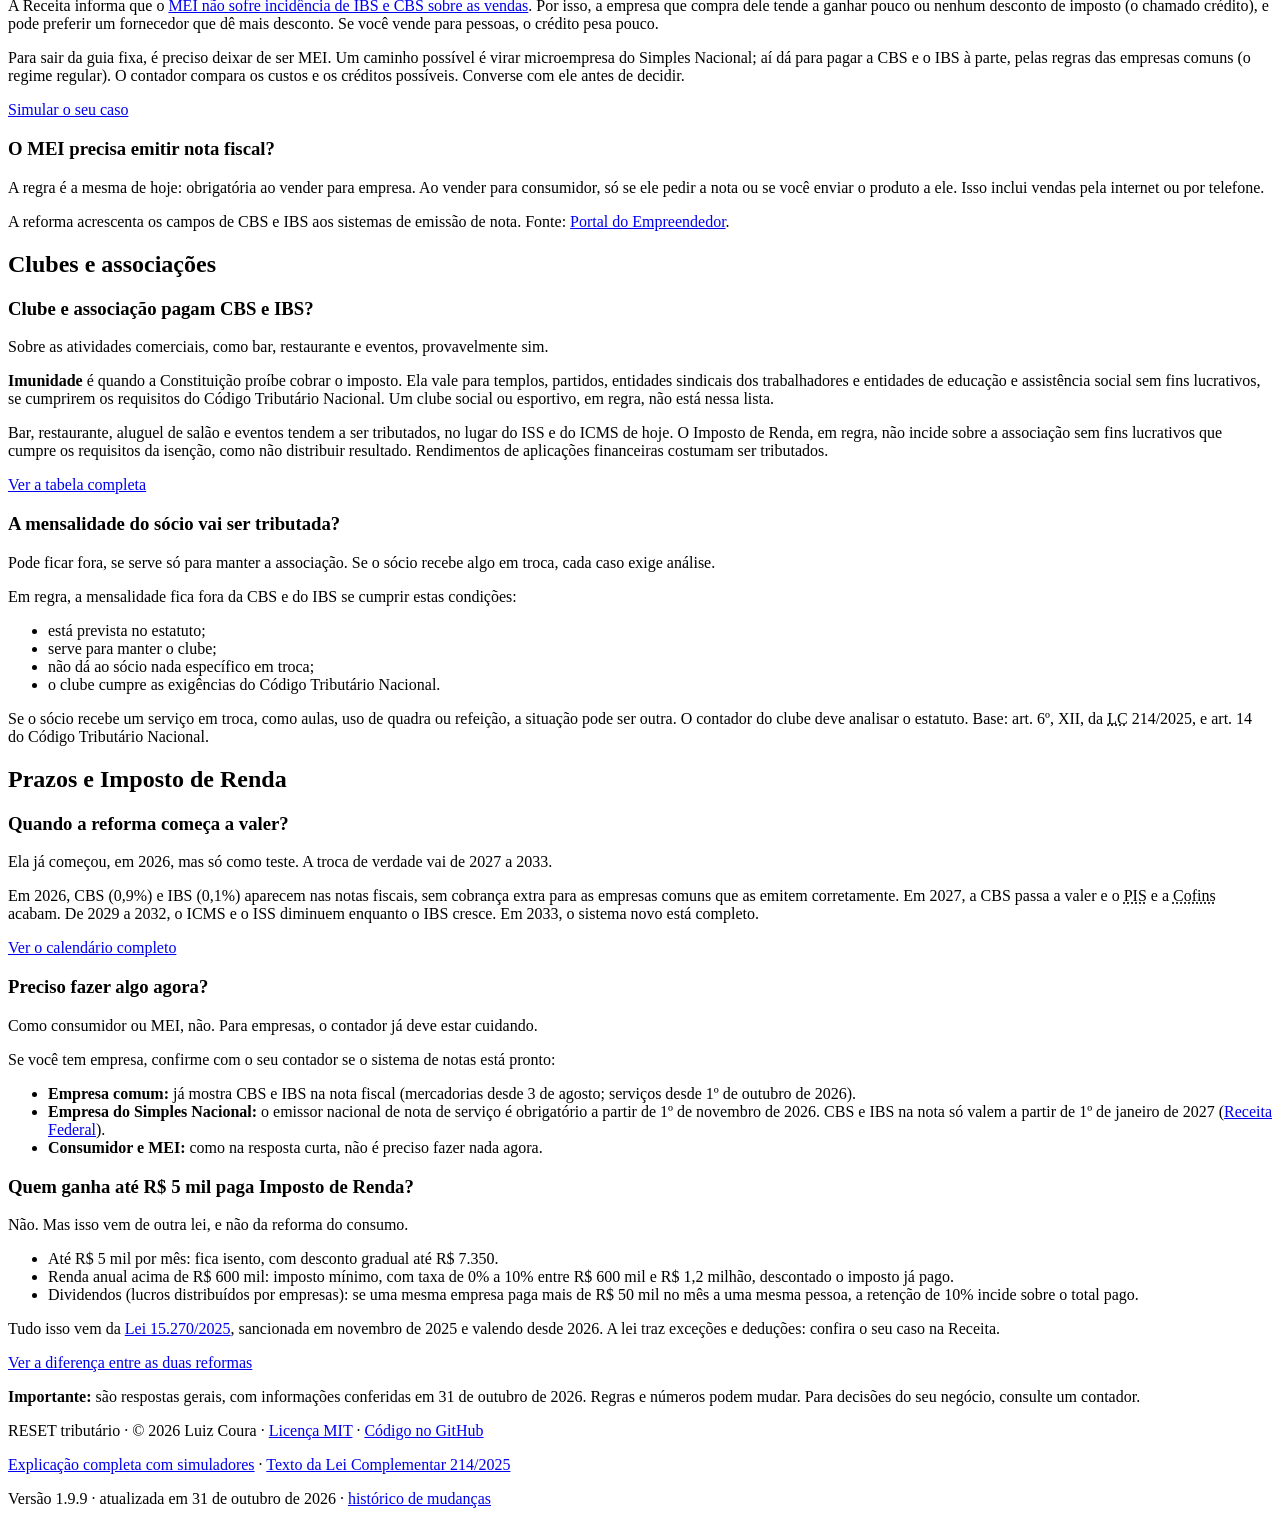
==== commit 63ca4286: "Corrige a décima quinta revisão: divide a frase da regra de reserva do TCU Co-Authored-By: Claude So" ====
--- a/perguntas.html
+++ b/perguntas.html
@@ -303,7 +303,7 @@
   <div class="wrap">
     <p>RESET tributário · © 2026 Luiz Coura · <a href="https://github.com/luizcoura/reset-tributario/blob/main/LICENSE">Licença MIT</a> · <a href="https://github.com/luizcoura/reset-tributario">Código no GitHub</a></p>
     <p><a href="index.html">Explicação completa com simuladores</a> · <a href="https://www.planalto.gov.br/ccivil_03/leis/lcp/lcp214.htm">Texto da Lei Complementar 214/2025</a></p>
-    <p>Versão 1.9.8 · atualizada em 31 de outubro de 2026 · <a href="https://github.com/luizcoura/reset-tributario/blob/main/CHANGELOG.md">histórico de mudanças</a></p>
+    <p>Versão 1.9.9 · atualizada em 31 de outubro de 2026 · <a href="https://github.com/luizcoura/reset-tributario/blob/main/CHANGELOG.md">histórico de mudanças</a></p>
   </div>
 </footer>
 </body>
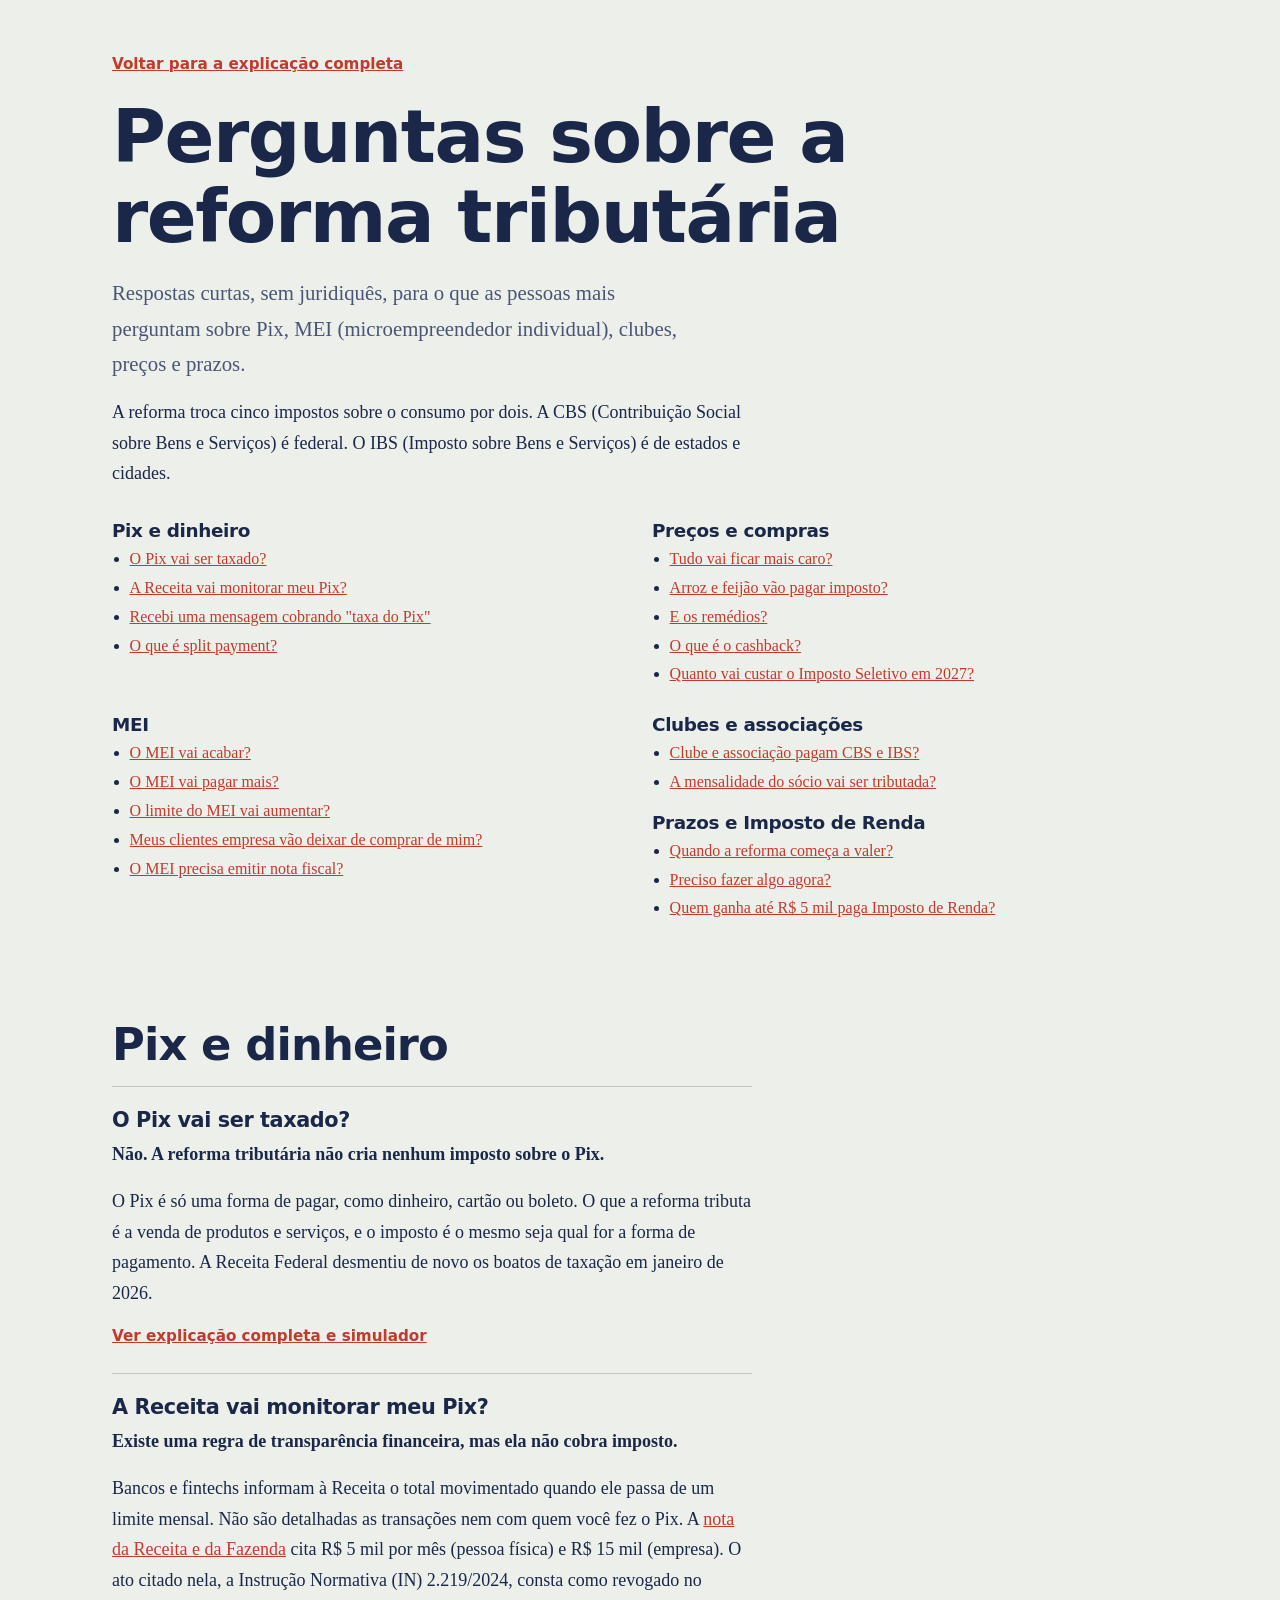
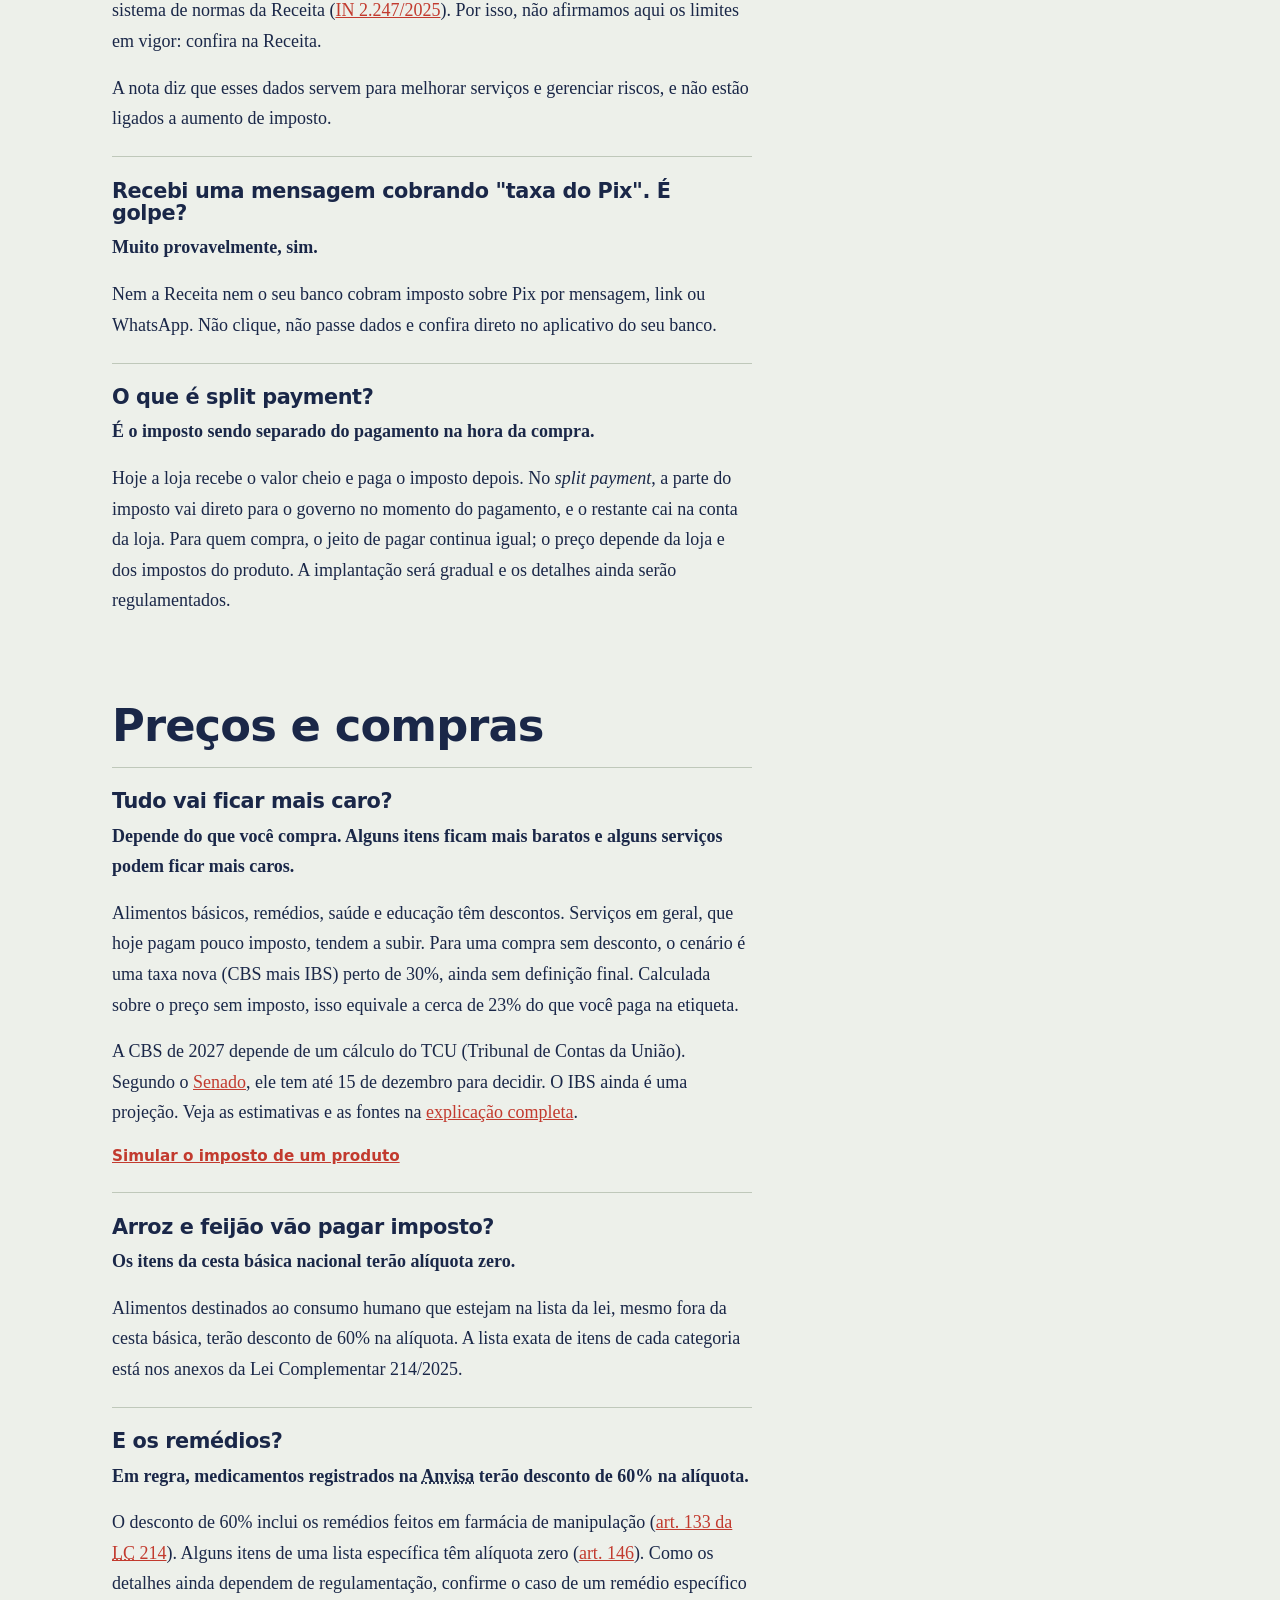
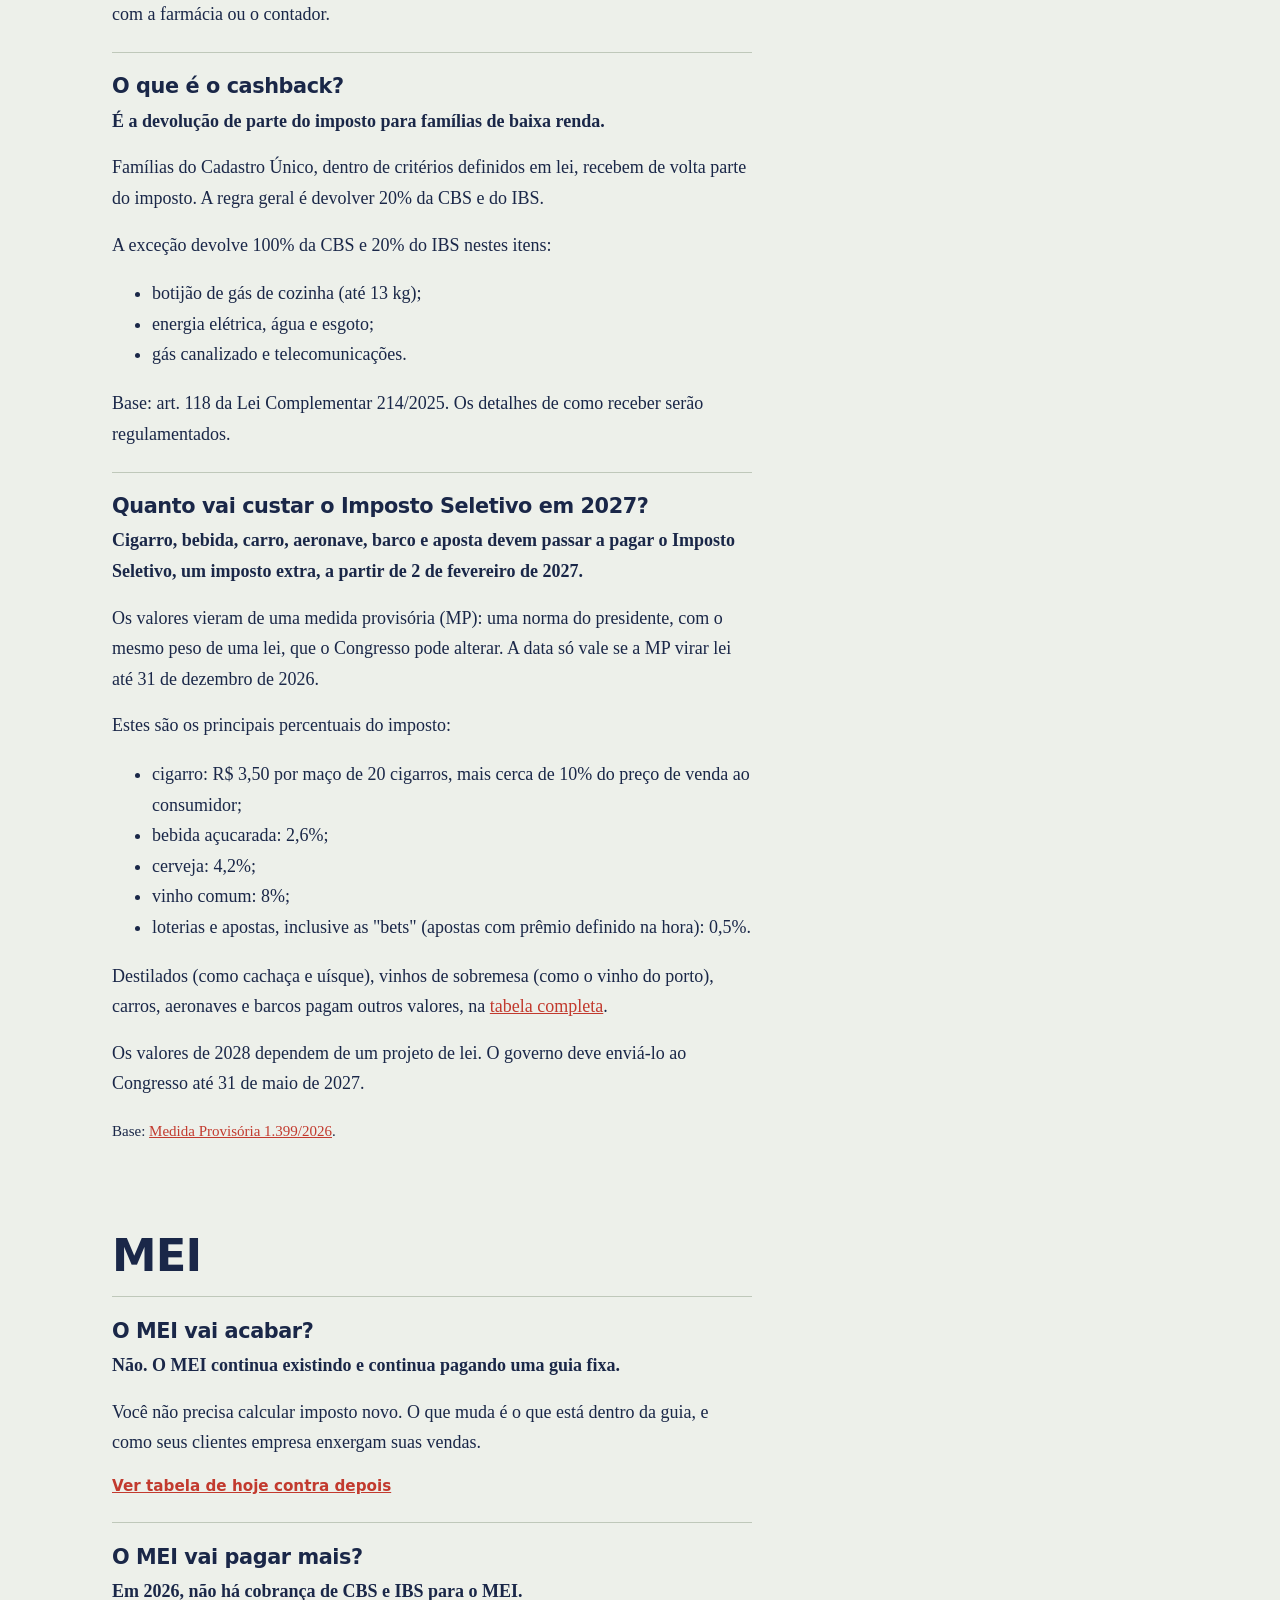
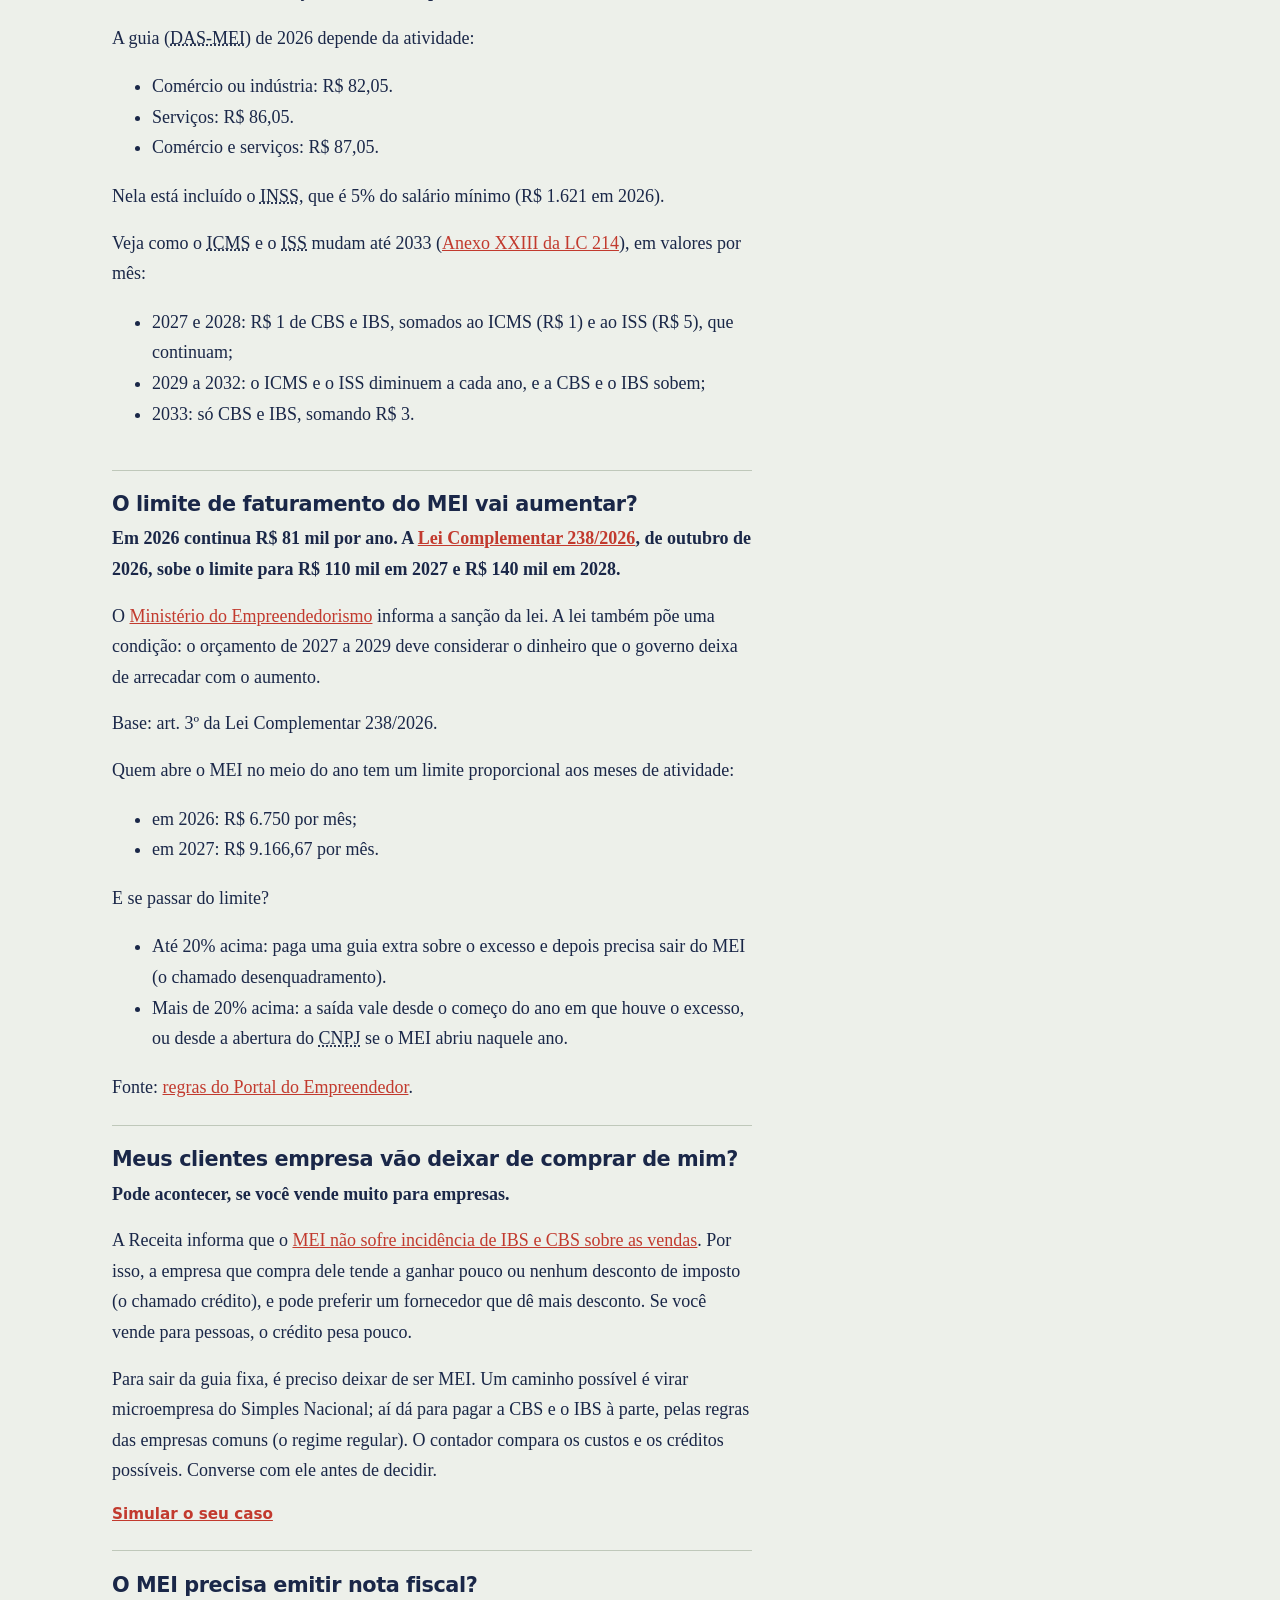
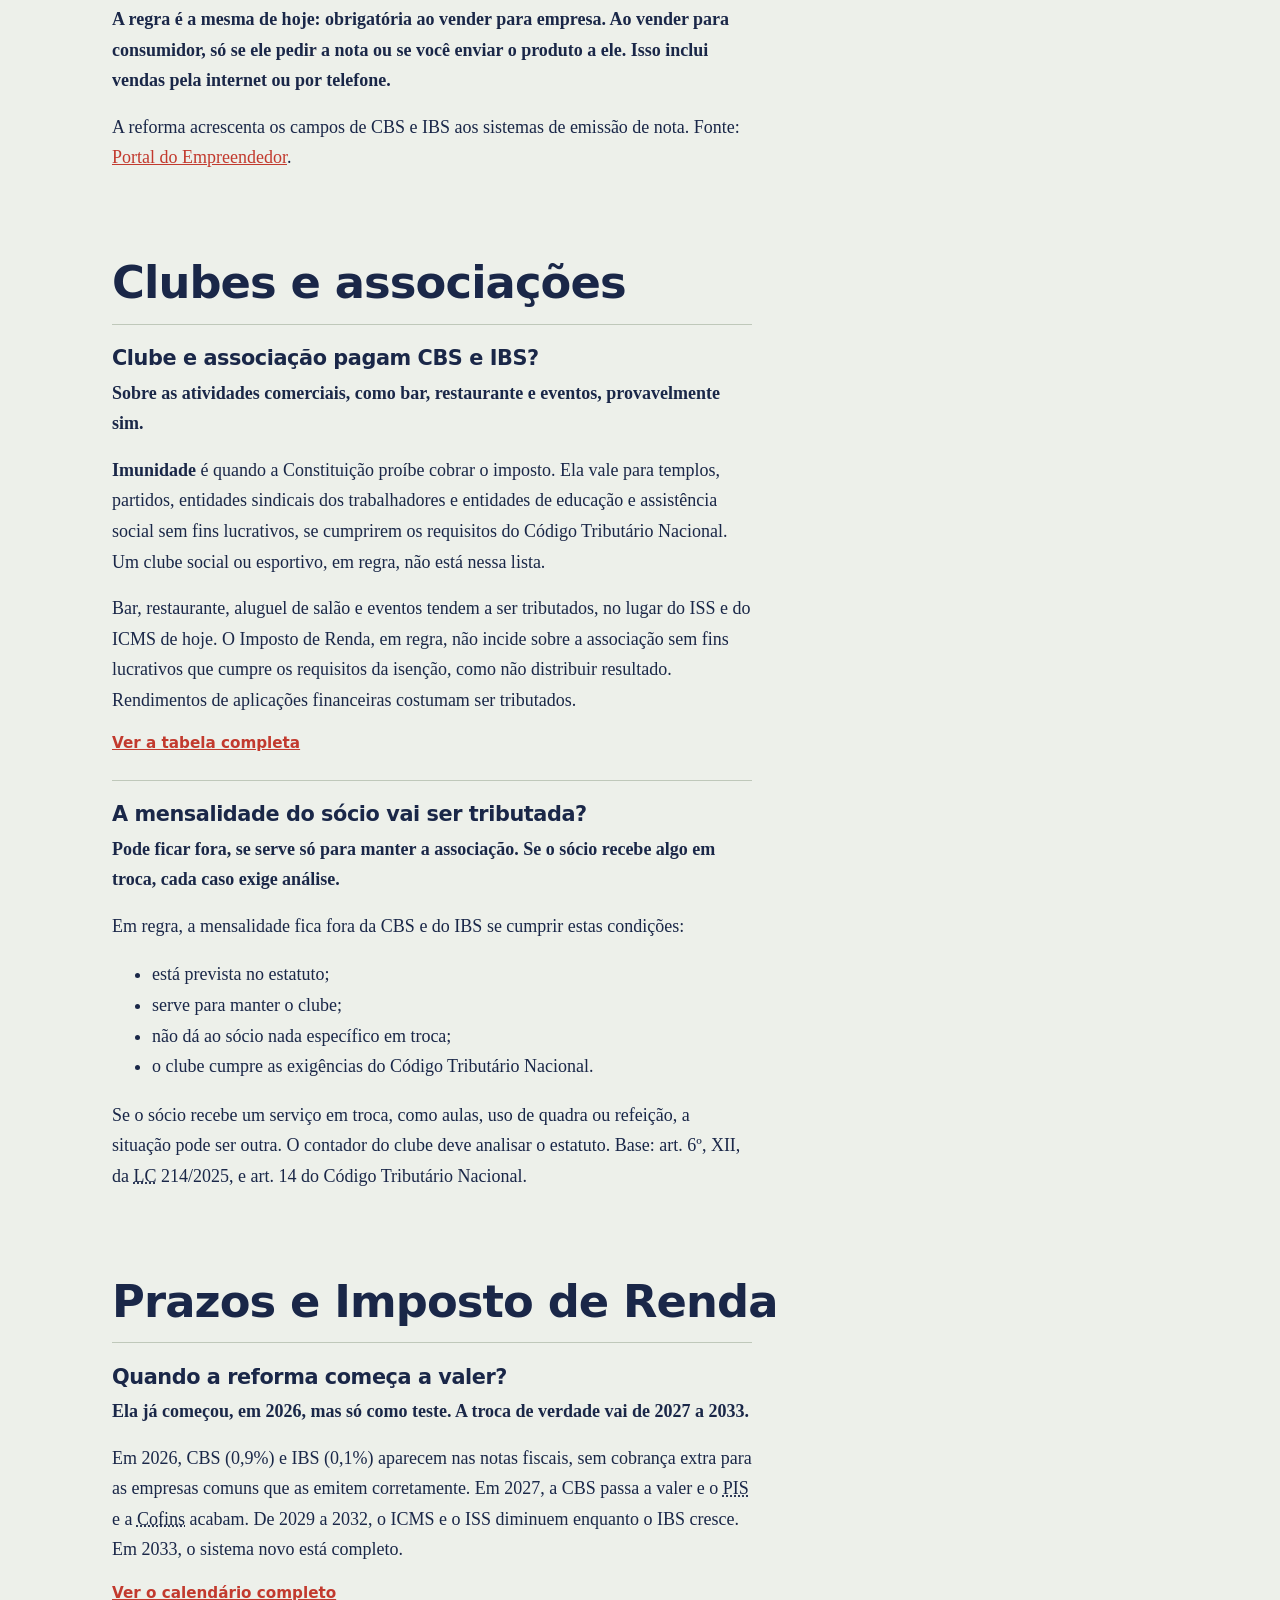
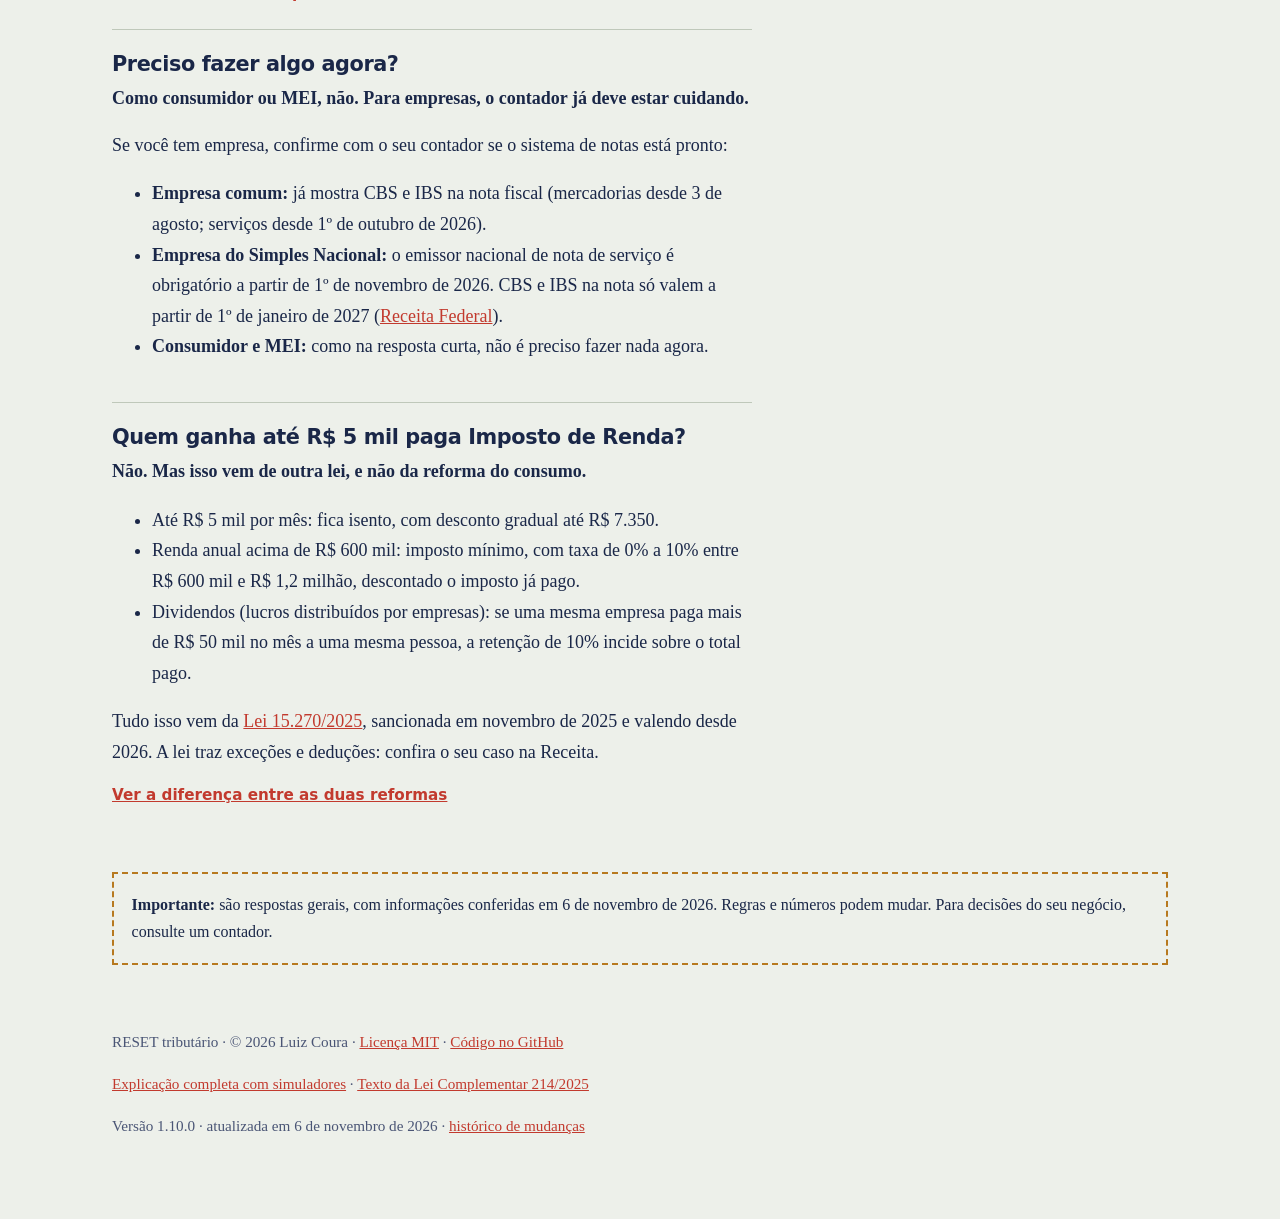
==== commit cd99113a: "Atualiza o Imposto Seletivo de 2027 com a MP 1.399/2026 Co-Authored-By: Claude Sonnet 5.5 <noreply@a" ====
--- a/perguntas.html
+++ b/perguntas.html
@@ -35,7 +35,7 @@
   "description":"Respostas curtas para as dúvidas mais comuns sobre a reforma tributária brasileira.",
   "inLanguage":"pt-BR",
   "url":"https://luizcoura.github.io/reset-tributario/perguntas.html",
-  "dateModified":"2026-10-31",
+  "dateModified":"2026-11-06",
   "isPartOf":{"@type":"WebSite","name":"RESET tributário","url":"https://luizcoura.github.io/reset-tributario/"},
   "author":{"@type":"Person","name":"Luiz Coura","url":"https://github.com/luizcoura"}
 }
@@ -67,6 +67,7 @@
           <li><a href="#cesta">Arroz e feijão vão pagar imposto?</a></li>
           <li><a href="#remedios">E os remédios?</a></li>
           <li><a href="#cashback">O que é o cashback?</a></li>
+          <li><a href="#seletivo">Quanto vai custar o Imposto Seletivo em 2027?</a></li>
         </ul>
       </div>
       <div>
@@ -165,6 +166,23 @@
       </ul>
       <p>Base: art. 118 da Lei Complementar 214/2025. Os detalhes de como receber serão regulamentados.</p>
     </div>
+
+    <div class="pergunta" id="seletivo">
+      <h3>Quanto vai custar o Imposto Seletivo em 2027?</h3>
+      <p class="curta">Cigarro, bebida, carro, aeronave, barco e aposta devem passar a pagar o Imposto Seletivo, um imposto extra, a partir de 2 de fevereiro de 2027.</p>
+      <p>Os valores vieram de uma medida provisória (MP): uma norma do presidente, com o mesmo peso de uma lei, que o Congresso pode alterar. A data só vale se a MP virar lei até 31 de dezembro de 2026.</p>
+      <p>Estes são os principais percentuais do imposto:</p>
+      <ul>
+        <li>cigarro: R$ 3,50 por maço de 20 cigarros, mais cerca de 10% do preço de venda ao consumidor;</li>
+        <li>bebida açucarada: 2,6%;</li>
+        <li>cerveja: 4,2%;</li>
+        <li>vinho comum: 8%;</li>
+        <li>loterias e apostas, inclusive as "bets" (apostas com prêmio definido na hora): 0,5%.</li>
+      </ul>
+      <p>Destilados (como cachaça e uísque), vinhos de sobremesa (como o vinho do porto), carros, aeronaves e barcos pagam outros valores, na <a href="index.html#seletivo">tabela completa</a>.</p>
+      <p>Os valores de 2028 dependem de um projeto de lei. O governo deve enviá-lo ao Congresso até 31 de maio de 2027.</p>
+      <p><small>Base: <a href="https://www.planalto.gov.br/ccivil_03/_ato2023-2026/2026/Mpv/mpv1399.htm">Medida Provisória 1.399/2026</a>.</small></p>
+    </div>
   </div>
 </section>
 
@@ -293,7 +311,7 @@
     </div>
 
     <div class="aviso-final">
-      <strong>Importante:</strong> são respostas gerais, com informações conferidas em 31 de outubro de 2026. Regras e números podem mudar. Para decisões do seu negócio, consulte um contador.
+      <strong>Importante:</strong> são respostas gerais, com informações conferidas em 6 de novembro de 2026. Regras e números podem mudar. Para decisões do seu negócio, consulte um contador.
     </div>
   </div>
 </section>
@@ -303,7 +321,7 @@
   <div class="wrap">
     <p>RESET tributário · © 2026 Luiz Coura · <a href="https://github.com/luizcoura/reset-tributario/blob/main/LICENSE">Licença MIT</a> · <a href="https://github.com/luizcoura/reset-tributario">Código no GitHub</a></p>
     <p><a href="index.html">Explicação completa com simuladores</a> · <a href="https://www.planalto.gov.br/ccivil_03/leis/lcp/lcp214.htm">Texto da Lei Complementar 214/2025</a></p>
-    <p>Versão 1.9.9 · atualizada em 31 de outubro de 2026 · <a href="https://github.com/luizcoura/reset-tributario/blob/main/CHANGELOG.md">histórico de mudanças</a></p>
+    <p>Versão 1.10.0 · atualizada em 6 de novembro de 2026 · <a href="https://github.com/luizcoura/reset-tributario/blob/main/CHANGELOG.md">histórico de mudanças</a></p>
   </div>
 </footer>
 </body>
--- a/style.css
+++ b/style.css
@@ -0,0 +1,207 @@
+:root{
+  --papel:#EDF0EA;
+  --papel-2:#E1E6DD;
+  --tinta:#1A2748;
+  --tinta-suave:#4A5575;
+  --carimbo:#C23A2E;
+  --verde:#2B7A57;
+  --ambar:#B7791F;
+  --linha:#BFC8BA;
+  --branco:#FAFBF8;
+  --titulo:"Bricolage Grotesque",system-ui,sans-serif;
+  --corpo:"Source Serif 4",Georgia,serif;
+  --nota:"IBM Plex Mono",ui-monospace,monospace;
+}
+@media (prefers-color-scheme:dark){
+  :root:not([data-theme="light"]){
+    --papel:#141A2B;--papel-2:#1C2339;--tinta:#E8ECF5;--tinta-suave:#A3AEC8;
+    --carimbo:#F0665A;--verde:#58C492;--ambar:#E5A94A;--linha:#313A57;--branco:#1F2740;
+  }
+}
+*{box-sizing:border-box}
+html{scroll-behavior:smooth}
+body{margin:0;background:var(--papel);color:var(--tinta);font-family:var(--corpo);font-size:1.125rem;line-height:1.7}
+a{color:var(--carimbo)}
+:focus-visible{outline:3px solid var(--carimbo);outline-offset:3px}
+.wrap{max-width:68rem;margin:0 auto;padding:0 1rem}
+.texto{max-width:40rem}
+h1,h2,h3{font-family:var(--titulo);line-height:1.08;margin:0;letter-spacing:-.02em}
+h1{font-size:clamp(2.4rem,7vw,4.6rem);font-weight:800}
+h2{font-size:clamp(1.8rem,4.5vw,2.8rem);font-weight:800;margin-bottom:1rem}
+h3{font-size:1.35rem;font-weight:700;margin-bottom:.4rem}
+h4{font-family:var(--titulo);font-size:1.1rem;font-weight:700;line-height:1.2;margin:1.4rem 0 .4rem}
+p{margin:0 0 1rem}
+section{padding:4.5rem 0 1rem}
+.lead{font-size:1.3rem;color:var(--tinta-suave)}
+
+/* topo */
+header.topo{padding:3rem 0 2rem}
+header.topo p.lead{max-width:36rem;margin-top:1.2rem}
+.nav{display:flex;flex-wrap:wrap;gap:.5rem;margin-top:1.6rem;font-family:var(--titulo);font-weight:500;font-size:.95rem}
+.nav a{color:var(--tinta);text-decoration:none;border:1.5px solid var(--tinta);padding:.3rem .8rem;border-radius:99px}
+.nav a:hover{background:var(--tinta);color:var(--papel)}
+
+/* nota fiscal interativa */
+.nota{background:var(--branco);border:1.5px solid var(--tinta);padding:1.4rem 1.2rem 1.6rem;font-family:var(--nota);font-size:.9rem;line-height:1.5;position:relative;
+  clip-path:polygon(0 0,100% 0,100% calc(100% - 10px),97.5% 100%,95% calc(100% - 10px),92.5% 100%,90% calc(100% - 10px),87.5% 100%,85% calc(100% - 10px),82.5% 100%,80% calc(100% - 10px),77.5% 100%,75% calc(100% - 10px),72.5% 100%,70% calc(100% - 10px),67.5% 100%,65% calc(100% - 10px),62.5% 100%,60% calc(100% - 10px),57.5% 100%,55% calc(100% - 10px),52.5% 100%,50% calc(100% - 10px),47.5% 100%,45% calc(100% - 10px),42.5% 100%,40% calc(100% - 10px),37.5% 100%,35% calc(100% - 10px),32.5% 100%,30% calc(100% - 10px),27.5% 100%,25% calc(100% - 10px),22.5% 100%,20% calc(100% - 10px),17.5% 100%,15% calc(100% - 10px),12.5% 100%,10% calc(100% - 10px),7.5% 100%,5% calc(100% - 10px),2.5% 100%,0 calc(100% - 10px))}
+.nota h2{font-family:var(--nota);font-size:1rem;font-weight:500;letter-spacing:0;margin:0 0 .2rem}
+.nota .ano{font-family:var(--titulo);font-weight:800;font-size:3.6rem;line-height:1;letter-spacing:-.03em;margin:.2rem 0 .6rem}
+.linhas{list-style:none;margin:1rem 0;padding:0;border-top:1.5px dashed var(--tinta-suave)}
+.linhas li{display:grid;grid-template-columns:5.5rem 1fr 3.4rem;gap:.6rem;align-items:center;padding:.35rem 0;border-bottom:1px dashed var(--linha)}
+.barra{height:.7rem;background:var(--papel-2);position:relative;overflow:hidden}
+.barra i{position:absolute;inset:0 auto 0 0;width:0;transition:width .5s ease,background .3s}
+.novo i{background:var(--verde)}
+.velho i{background:var(--carimbo)}
+.linhas .pct{text-align:right;color:var(--tinta-suave)}
+.explica{min-height:7.5rem;font-family:var(--corpo);font-size:1.05rem;line-height:1.55;margin:.4rem 0 1rem}
+.slider{width:100%;accent-color:var(--carimbo);height:2rem}
+.marcas{display:flex;justify-content:space-between;color:var(--tinta-suave);font-size:.75rem}
+.legenda{display:flex;gap:1rem;flex-wrap:wrap;font-size:.8rem;margin-top:.8rem}
+.legenda b{display:inline-block;width:.8rem;height:.8rem;margin-right:.35rem;vertical-align:-1px}
+
+.hero-grid{display:grid;gap:2.5rem;align-items:start}
+@media(min-width:56rem){.hero-grid{grid-template-columns:1fr 26rem}}
+
+/* resumo */
+.tres{display:grid;gap:1rem;margin-top:1.5rem}
+@media(min-width:48rem){.tres{grid-template-columns:repeat(3,1fr)}}
+.tres div{border-top:4px solid var(--tinta);padding-top:.8rem}
+.tres p{font-size:1rem;line-height:1.55;color:var(--tinta-suave);margin:0}
+.tres h3{font-size:1.2rem}
+
+/* hoje x depois */
+.comparar{display:grid;gap:1.5rem;margin:1.5rem 0}
+@media(min-width:48rem){.comparar{grid-template-columns:1fr 1fr}}
+.col{background:var(--branco);border:1.5px solid var(--linha);padding:1.3rem}
+.col.hoje{border-top:6px solid var(--carimbo)}
+.col.depois{border-top:6px solid var(--verde)}
+.col ul{margin:0;padding-left:1.2rem}
+.col li{margin-bottom:.5rem}
+.sigla{font-family:var(--nota);font-size:.9em;background:var(--papel-2);padding:.05em .35em}
+
+/* exemplo cascata */
+.exemplo{background:var(--tinta);color:var(--papel);padding:1.5rem;margin:1.5rem 0}
+.exemplo h3{color:var(--papel)}
+.exemplo p{color:inherit;opacity:.92}
+.exemplo strong{color:inherit}
+
+/* linha do tempo */
+.tempo{list-style:none;padding:0;margin:1.5rem 0;border-left:3px solid var(--tinta);margin-left:.5rem}
+.tempo li{position:relative;padding:0 0 1.6rem 1.6rem}
+.tempo li::before{content:"";position:absolute;left:-.62rem;top:.45rem;width:1rem;height:1rem;background:var(--papel);border:3px solid var(--tinta);border-radius:50%}
+.tempo li.agora::before{background:var(--carimbo);border-color:var(--carimbo)}
+.tempo h3{font-size:1.2rem}
+.tempo p{font-size:1rem;margin:0;color:var(--tinta-suave)}
+.etiqueta{display:inline-block;font-family:var(--titulo);font-weight:700;font-size:.8rem;background:var(--carimbo);color:var(--papel);padding:.1rem .55rem;margin-left:.4rem;vertical-align:2px;transform:rotate(-2deg)}
+
+/* MEI */
+table{width:100%;border-collapse:collapse;background:var(--branco);font-size:1rem;line-height:1.45;margin:1.2rem 0}
+th,td{padding:.75rem .8rem;border:1px solid var(--linha);text-align:left;vertical-align:top}
+th{font-family:var(--titulo);font-weight:700;background:var(--papel-2)}
+.tabela-rolagem{overflow-x:auto}
+.tabela-rolagem table{min-width:36rem}
+@media (max-width:40rem){
+  .tabela-rolagem table{min-width:0}
+  .tabela-rolagem thead{position:absolute;left:-9999px}
+  .tabela-rolagem table,.tabela-rolagem tbody,.tabela-rolagem tr,.tabela-rolagem th,.tabela-rolagem td{display:block;width:100%}
+  .tabela-rolagem tr{margin-bottom:1rem;border:1px solid var(--linha)}
+  .tabela-rolagem tbody th{border:none;border-bottom:1px solid var(--linha)}
+  .tabela-rolagem td{border:none;border-bottom:1px solid var(--linha)}
+  .tabela-rolagem td:last-child{border-bottom:none}
+  .tabela-rolagem td::before{display:block;font-family:var(--titulo);font-weight:700;font-size:.85rem;color:var(--tinta-suave);margin-bottom:.15rem}
+  .tabela-rolagem td:nth-of-type(1)::before{content:"Hoje"}
+  .tabela-rolagem td:nth-of-type(2)::before{content:"Com a reforma"}
+}
+.caso{border:1.5px solid var(--tinta);background:var(--branco);padding:1.3rem;margin:1.5rem 0}
+.caso h3{margin-bottom:.8rem}
+.caso .cena{display:grid;gap:1rem}
+@media(min-width:48rem){.caso .cena{grid-template-columns:1fr 1fr}}
+.caso .cena div{padding:.2rem 0}
+.caso small{font-family:var(--titulo);font-weight:700;color:var(--tinta-suave);display:block;margin-bottom:.2rem}
+
+/* Pix */
+.veredito{display:grid;gap:1rem;margin:1.5rem 0}
+@media(min-width:48rem){.veredito{grid-template-columns:1fr 1fr}}
+.carimbo{display:inline-block;font-family:var(--titulo);font-weight:800;font-size:1.7rem;color:var(--verde);border:4px solid var(--verde);padding:.1rem .8rem;transform:rotate(-3deg);margin:.3rem 0 1rem}
+.carimbo.aviso{color:var(--ambar);border-color:var(--ambar)}
+.mito{background:var(--branco);padding:1.2rem;border-left:6px solid var(--linha)}
+.mito.fato{border-left-color:var(--verde)}
+.mito.cuidado{border-left-color:var(--ambar)}
+.mito h3{font-size:1.15rem}
+.mito p{margin:0;font-size:1rem}
+
+details{background:var(--branco);border:1.5px solid var(--linha);margin-bottom:.6rem}
+summary{cursor:pointer;padding:.8rem 1rem;font-family:var(--titulo);font-weight:700;list-style:none}
+summary::-webkit-details-marker{display:none}
+summary::after{content:"+";float:right;font-size:1.3rem;line-height:1}
+details[open] summary::after{content:"–"}
+details p{padding:0 1rem;font-size:1rem;margin:0 0 .9rem}
+
+.aviso-final{border:2px dashed var(--ambar);padding:1.1rem;margin:2.5rem 0 1rem;font-size:1rem}
+footer{padding:2rem 0 4rem;font-size:.95rem;color:var(--tinta-suave)}
+footer ul{padding-left:1.2rem}
+/* simuladores */
+.global{display:flex;flex-wrap:wrap;gap:.8rem 1.2rem;align-items:center;background:var(--branco);border:1.5px solid var(--linha);padding:1rem;margin:1.2rem 0;font-size:1rem;line-height:1.4}
+.global small{flex-basis:100%;color:var(--tinta-suave)}
+.abas{display:flex;flex-wrap:wrap;gap:.4rem;border-bottom:3px solid var(--tinta);margin-top:1.5rem}
+.abas button{font:inherit;font-family:var(--titulo);font-weight:700;font-size:1rem;background:var(--papel-2);color:var(--tinta);border:1.5px solid var(--linha);border-bottom:none;padding:.6rem 1.1rem;cursor:pointer}
+.abas button[aria-selected="true"]{background:var(--tinta);color:var(--papel);border-color:var(--tinta)}
+.painel{padding:1.4rem 0 .5rem}
+.painel[hidden]{display:none}
+.sim{display:grid;gap:1.5rem}
+.sim>*{min-width:0}
+@media(min-width:52rem){.sim{grid-template-columns:1fr 1fr;align-items:start}}
+.campos{display:grid;gap:.9rem}
+.campo label{display:block;font-family:var(--titulo);font-weight:700;font-size:.95rem;margin-bottom:.2rem;line-height:1.3}
+.campo small{display:block;color:var(--tinta-suave);font-size:.85rem;line-height:1.4;margin-top:.2rem}
+small.aviso{display:block;color:var(--carimbo);font-size:.85rem;line-height:1.4;margin-top:.2rem}
+small.aviso:empty{display:none}
+input[type=number],select{font:inherit;font-size:1rem;width:100%;padding:.5rem .6rem;background:var(--branco);color:var(--tinta);border:1.5px solid var(--tinta);border-radius:0}
+.global input[type=number]{width:6rem}
+.resultado{background:var(--branco);border:1.5px solid var(--tinta);padding:1.2rem;font-family:var(--nota);font-size:.9rem;line-height:1.5}
+.resultado .linha{display:flex;justify-content:space-between;gap:1rem;padding:.35rem 0;border-bottom:1px dashed var(--linha)}
+.resultado .linha span:last-child{text-align:right;overflow-wrap:break-word}
+.resultado .total{font-family:var(--titulo);font-weight:800;font-size:1.25rem;border-bottom:none;border-top:2px solid var(--tinta);margin-top:.4rem;padding-top:.6rem}
+.resultado .bom{color:var(--verde)}
+.resultado .ruim{color:var(--carimbo)}
+.resultado .msg{font-family:var(--corpo);font-size:1rem;line-height:1.5;margin:.9rem 0 0}
+.fatia{display:flex;height:1.1rem;margin:.6rem 0 .3rem;background:var(--papel-2)}
+.fatia i{display:block;height:100%;transition:width .4s}
+@media (prefers-reduced-motion:reduce){.fatia i{transition:none}}
+@media (prefers-reduced-motion:reduce){html{scroll-behavior:auto}.barra i{transition:none}}
+
+/* página de perguntas */
+.voltar{display:inline-block;margin-bottom:1.2rem;font-family:var(--titulo);font-weight:700;font-size:.95rem}
+.indice{display:grid;gap:1.5rem;margin:2rem 0 1rem}
+@media(min-width:48rem){.indice{grid-template-columns:1fr 1fr}}
+.indice h2{font-size:1.15rem;margin-bottom:.4rem}
+.indice ul{margin:0;padding-left:1.1rem;font-size:1rem;line-height:1.45}
+.indice li{margin-bottom:.35rem}
+.grupo{padding-top:3rem}
+.pergunta{padding:1.4rem 0;border-top:1.5px solid var(--linha);max-width:40rem}
+.pergunta h3{font-size:1.3rem;margin-bottom:.5rem;scroll-margin-top:1rem}
+.pergunta p:last-child{margin-bottom:0}
+.curta{font-weight:600}
+.mais{font-family:var(--titulo);font-weight:700;font-size:.95rem}
+
+/* utilitários (substituem estilos inline) */
+.assinatura{margin-top:.8rem;font-family:var(--titulo);font-weight:700}
+.sr{position:absolute;left:-9999px}
+.cor-velho{background:var(--carimbo)}
+.cor-novo{background:var(--verde)}
+.sem-margem{margin:0}
+.sem-margem-baixo{margin-bottom:0}
+.mt-1{margin-top:1rem}
+.mt-12{margin-top:1.2rem}
+.mt-15{margin-top:1.5rem}
+.mt-2{margin-top:2rem}
+footer h3{font-size:1.05rem;margin:1.2rem 0 .3rem}
+.resultado ul.lista-msg{font-family:var(--corpo);font-size:1rem;line-height:1.5;margin:.3rem 0 .6rem;padding-left:1.2rem}
+.nota .aviso-grafico{display:block;font-family:var(--corpo);font-size:.85rem;line-height:1.4;margin-top:.7rem;color:var(--tinta-suave)}
+.tabela-rolagem td ul{margin:.4rem 0;padding-left:1.1rem}
+.global small{display:block}
+.base-legal{display:block;margin-top:.5rem;font-size:.85rem;line-height:1.4;color:var(--tinta-suave)}
+ul.lista-campos{margin:0;padding-left:1.2rem;font-size:1rem;line-height:1.5}
+table.mini{max-width:26rem;font-size:.95rem;margin:.6rem 0}
+table.mini-larga{max-width:40rem}
+.nota-linha{display:block;font-family:var(--corpo);font-size:.85rem;line-height:1.4;color:var(--tinta-suave);margin:-.1rem 0 .4rem}
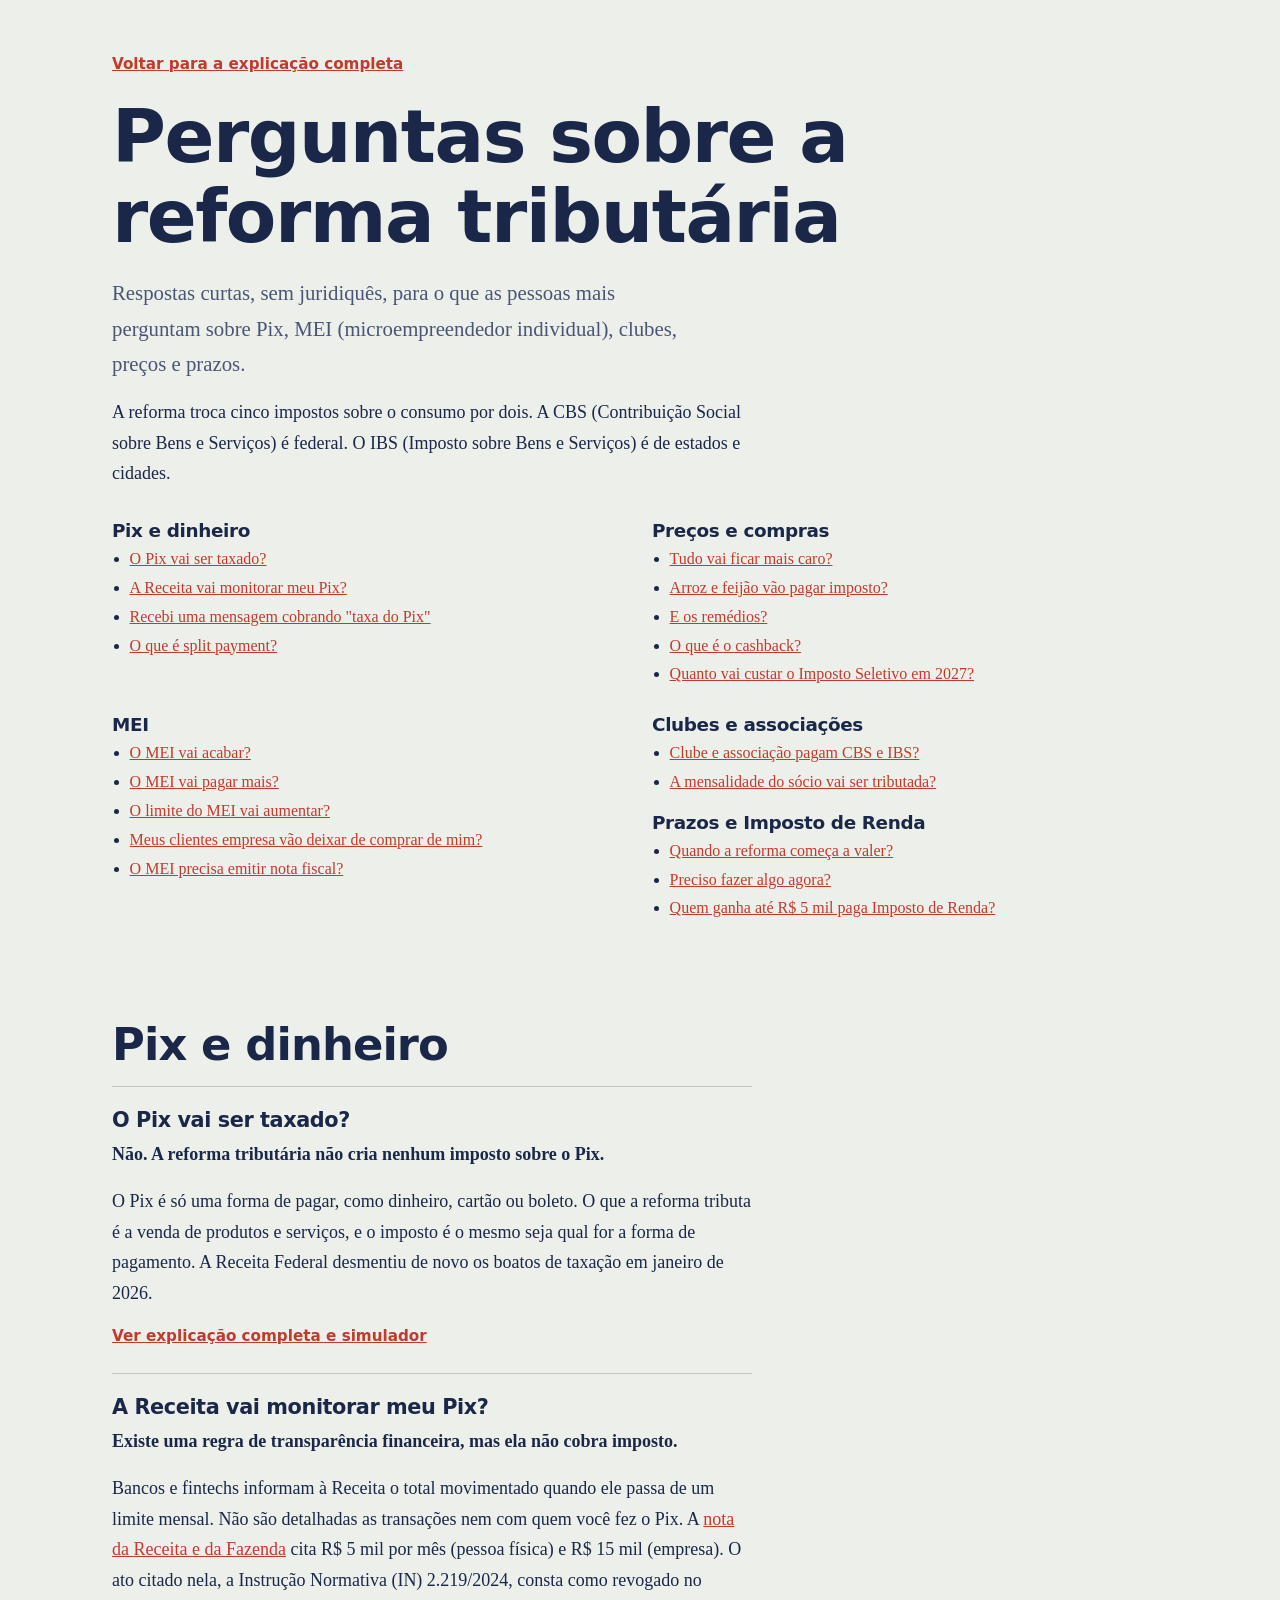
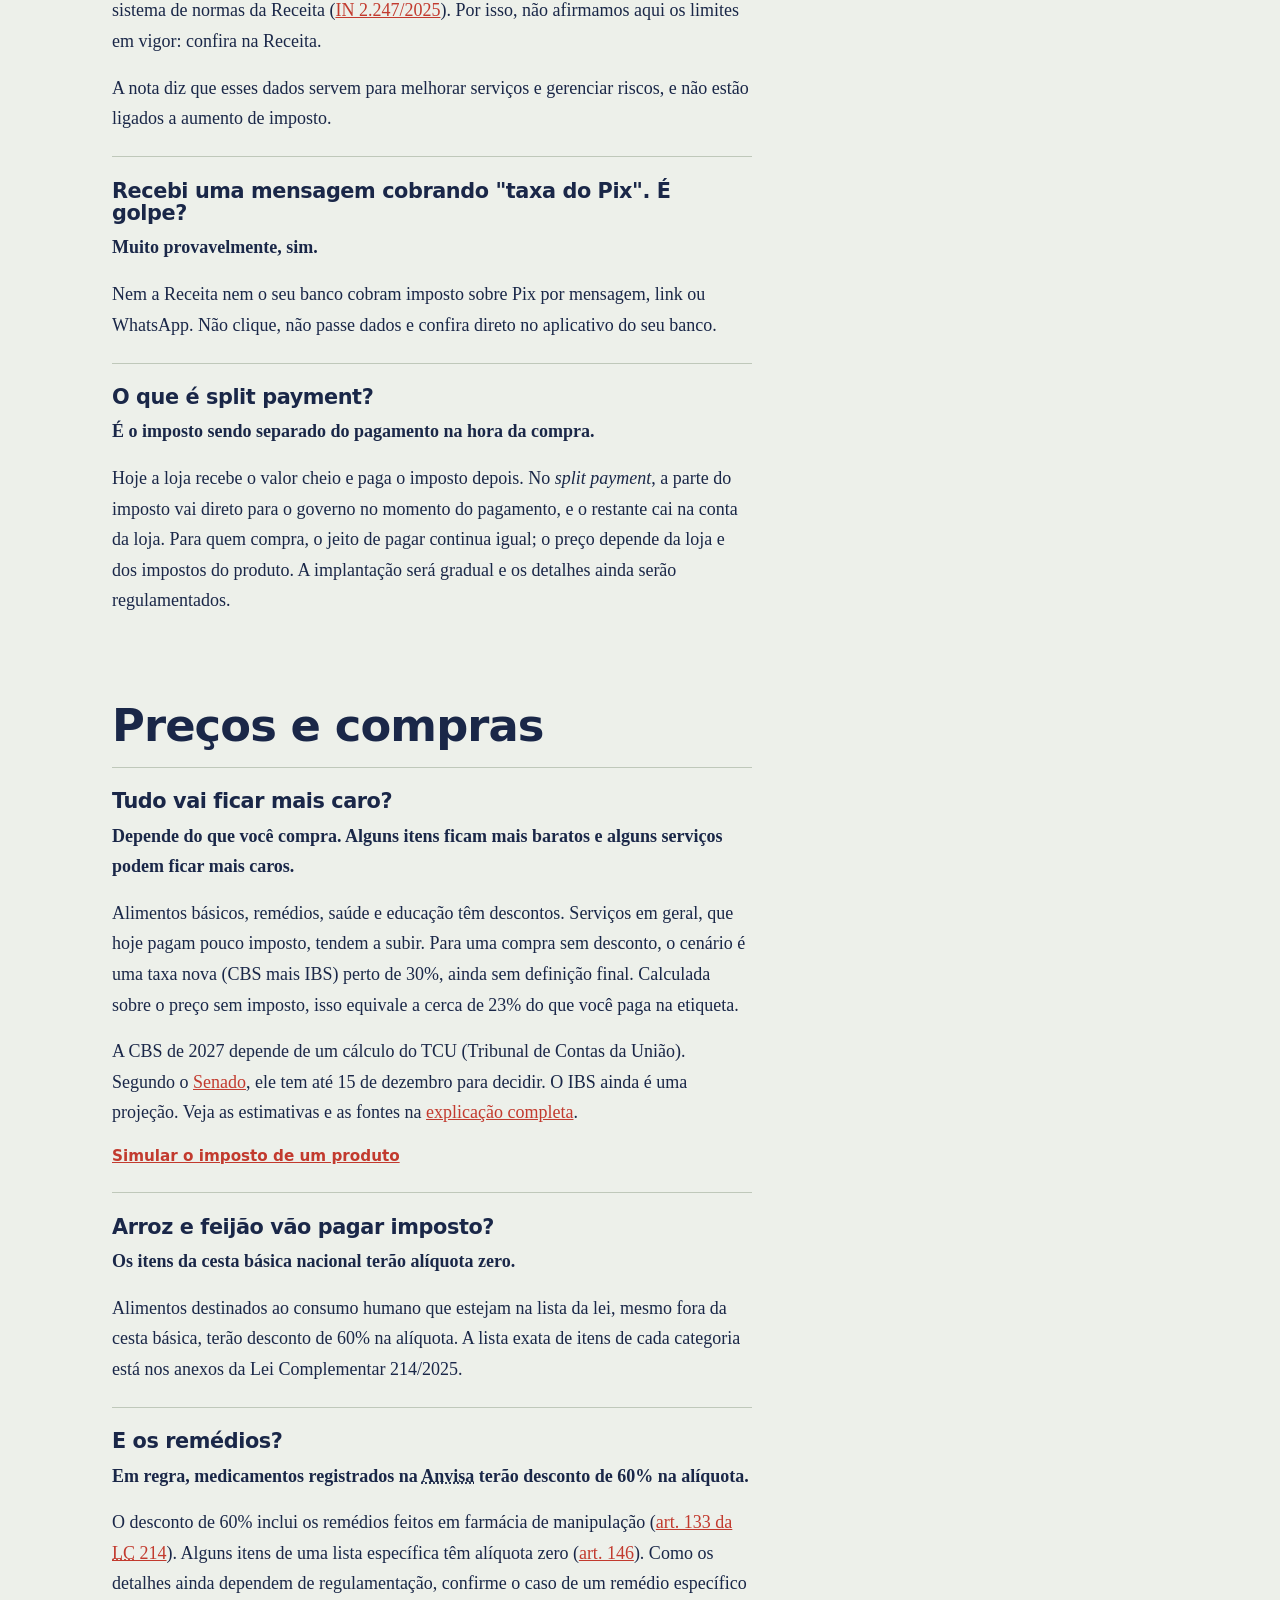
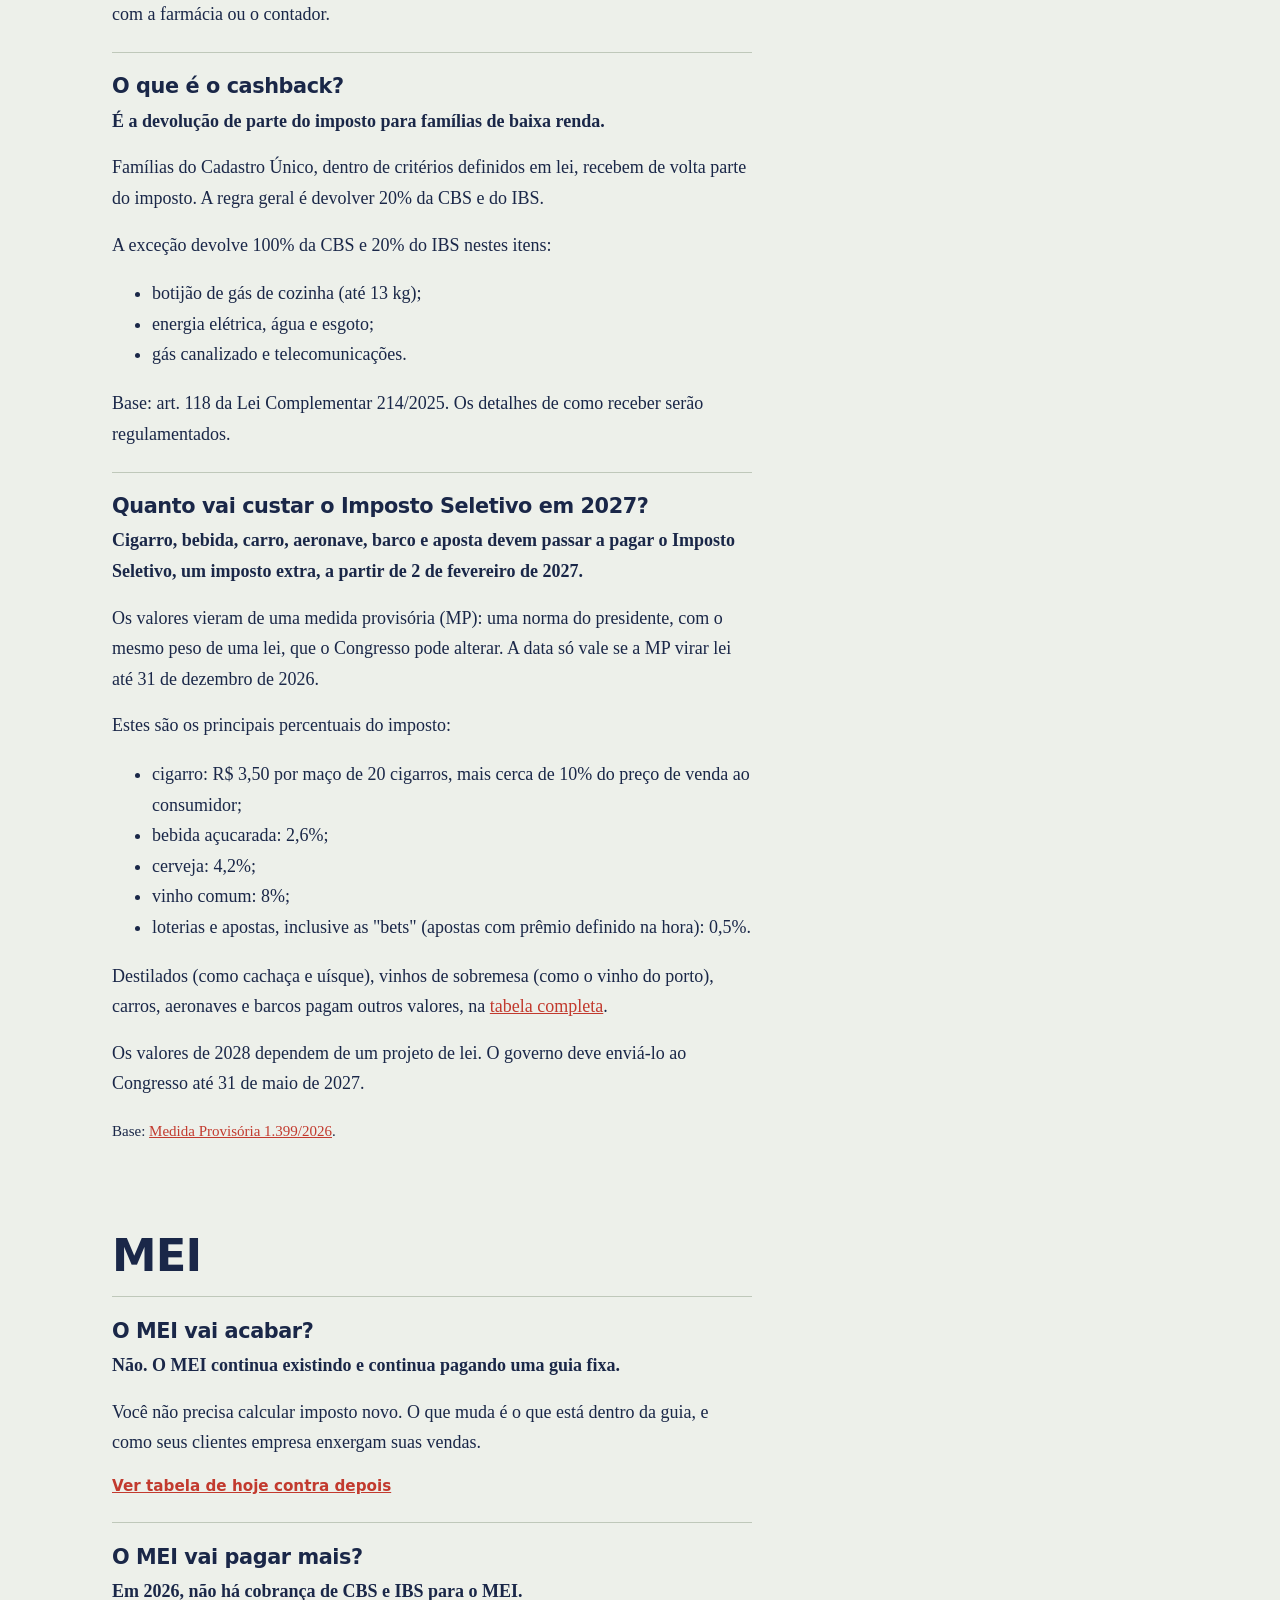
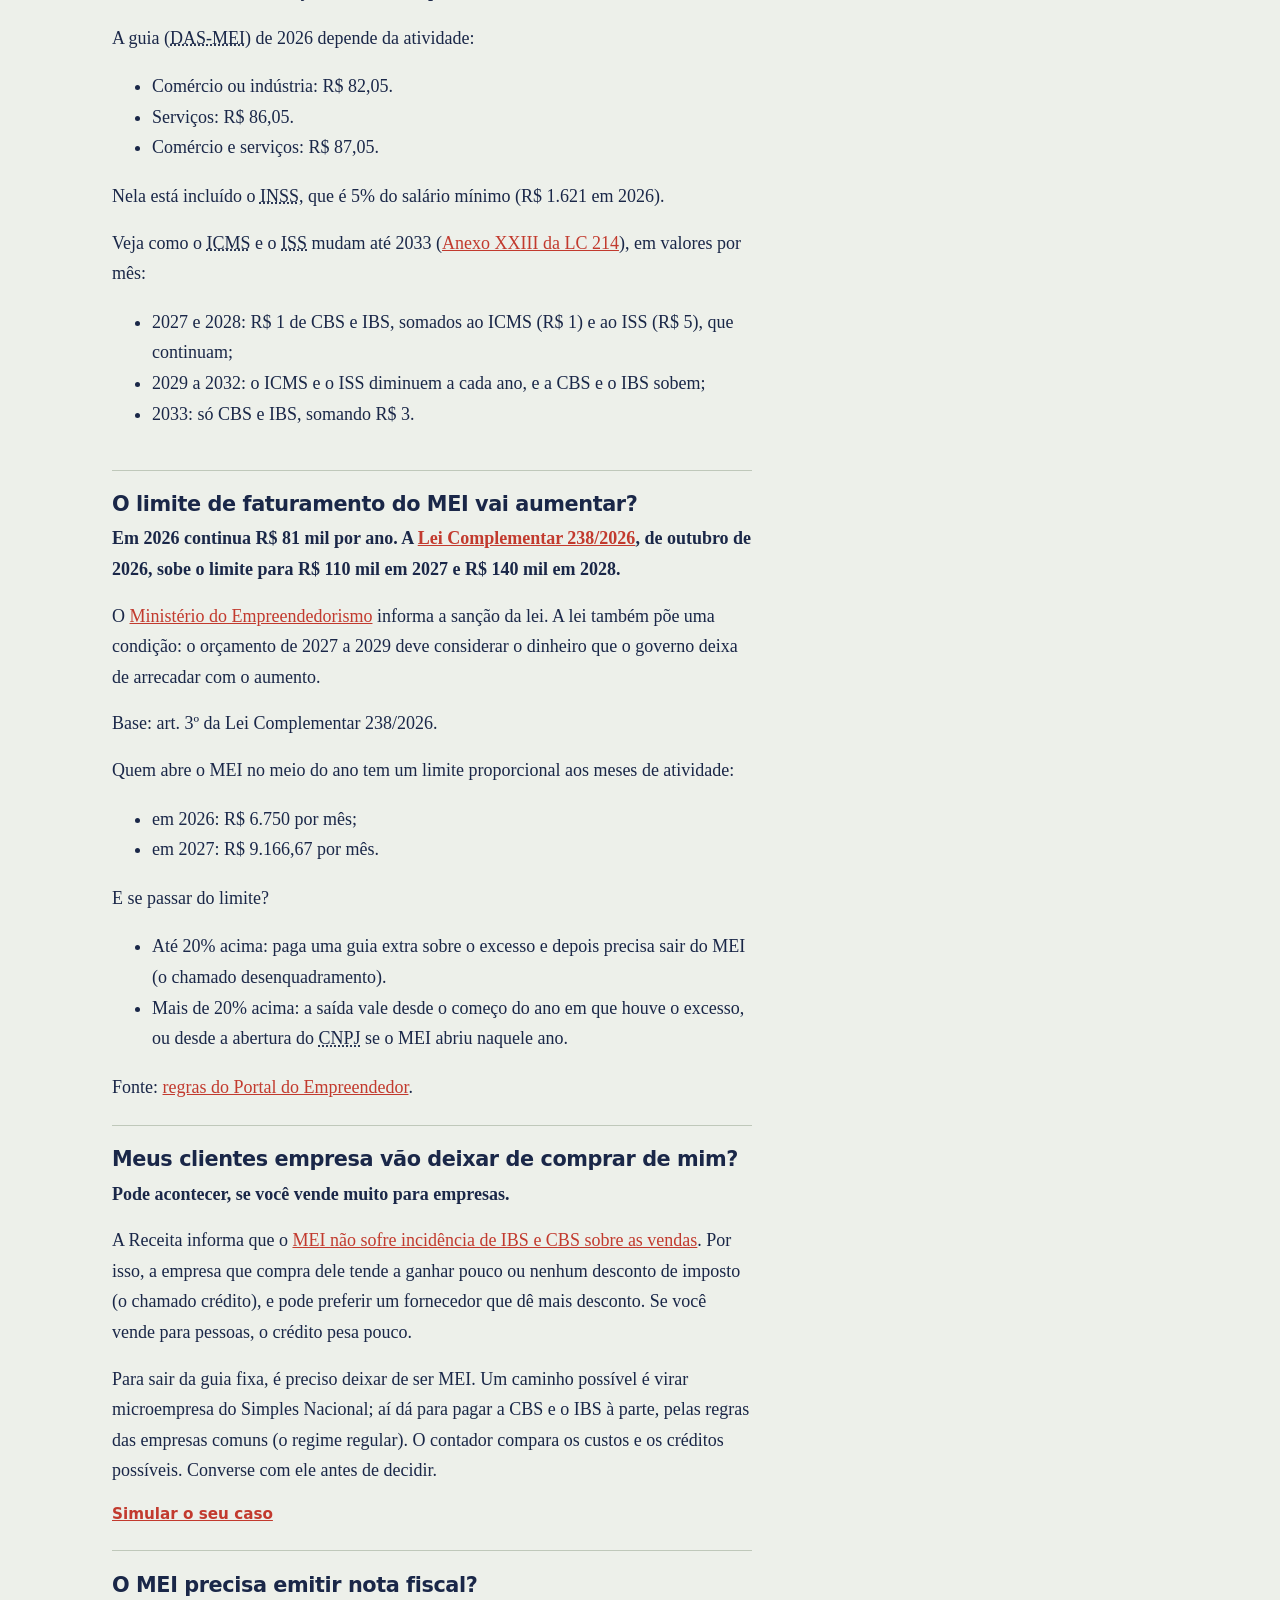
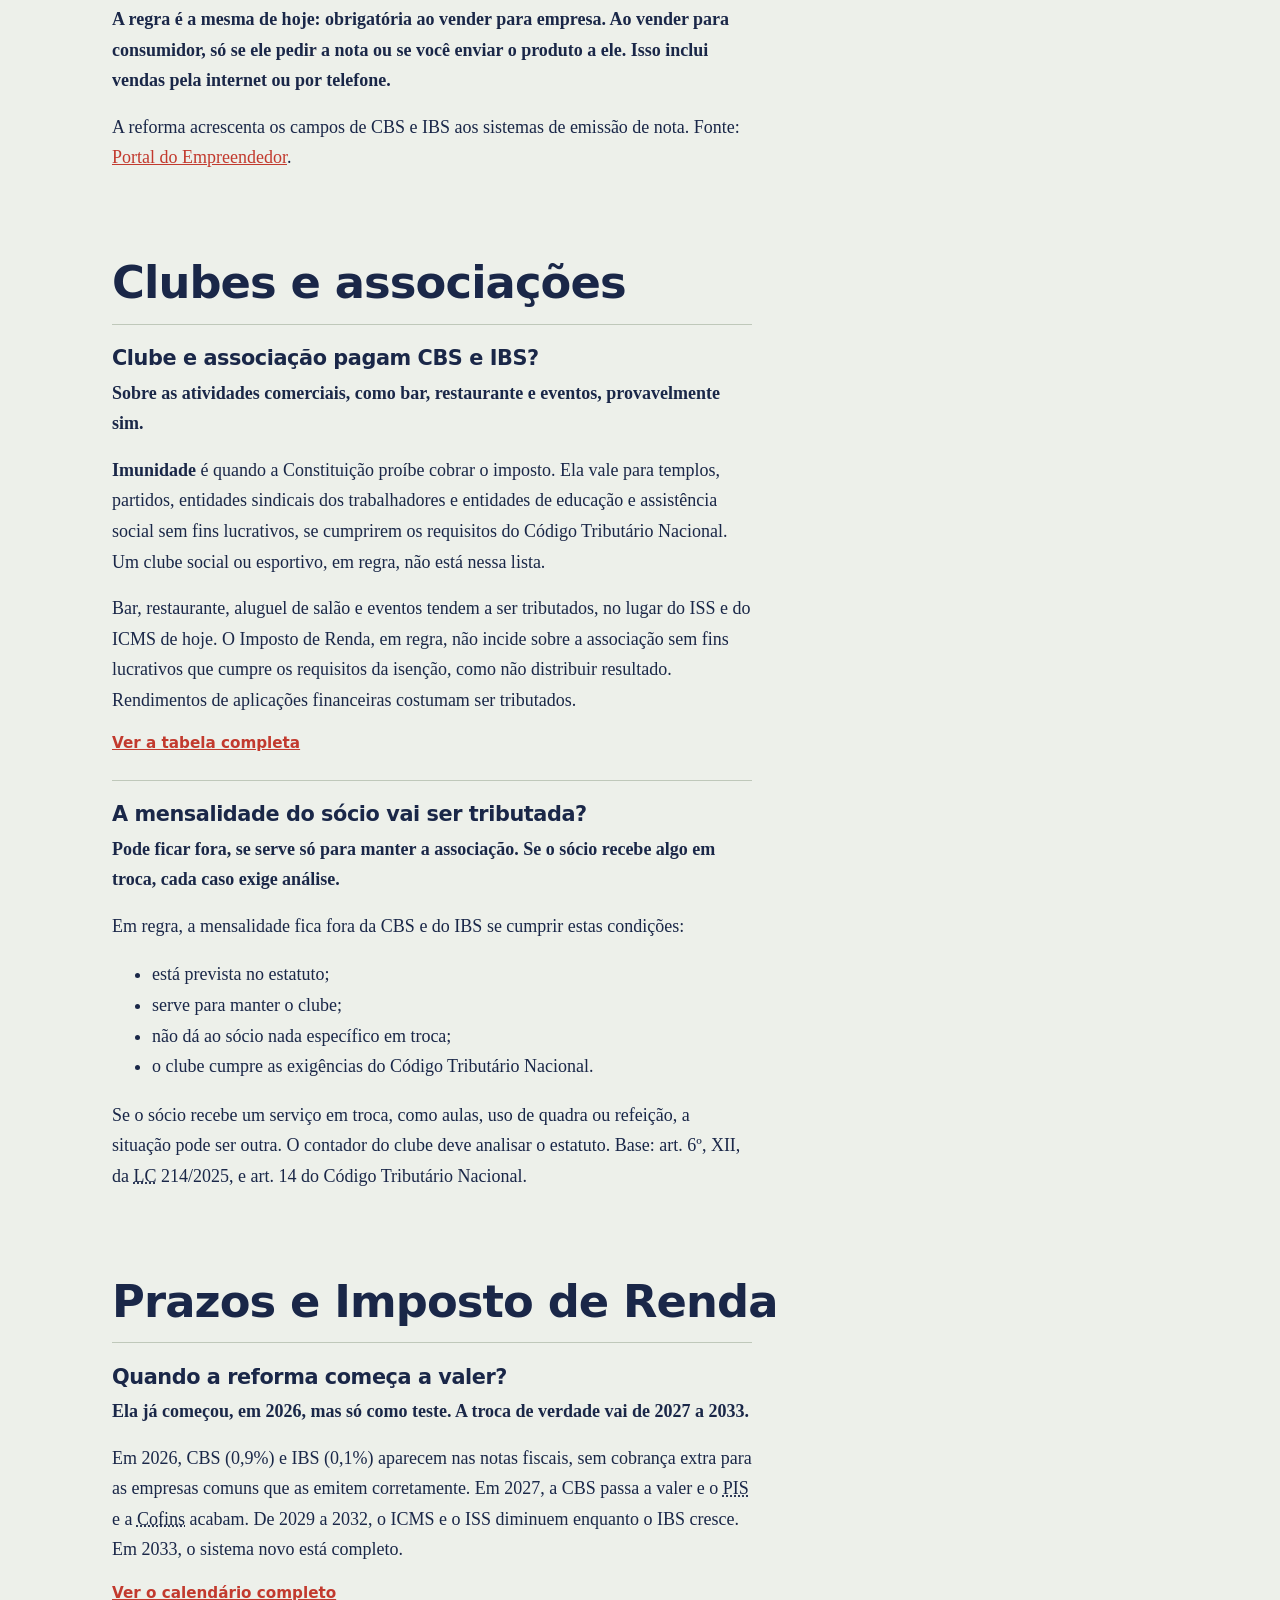
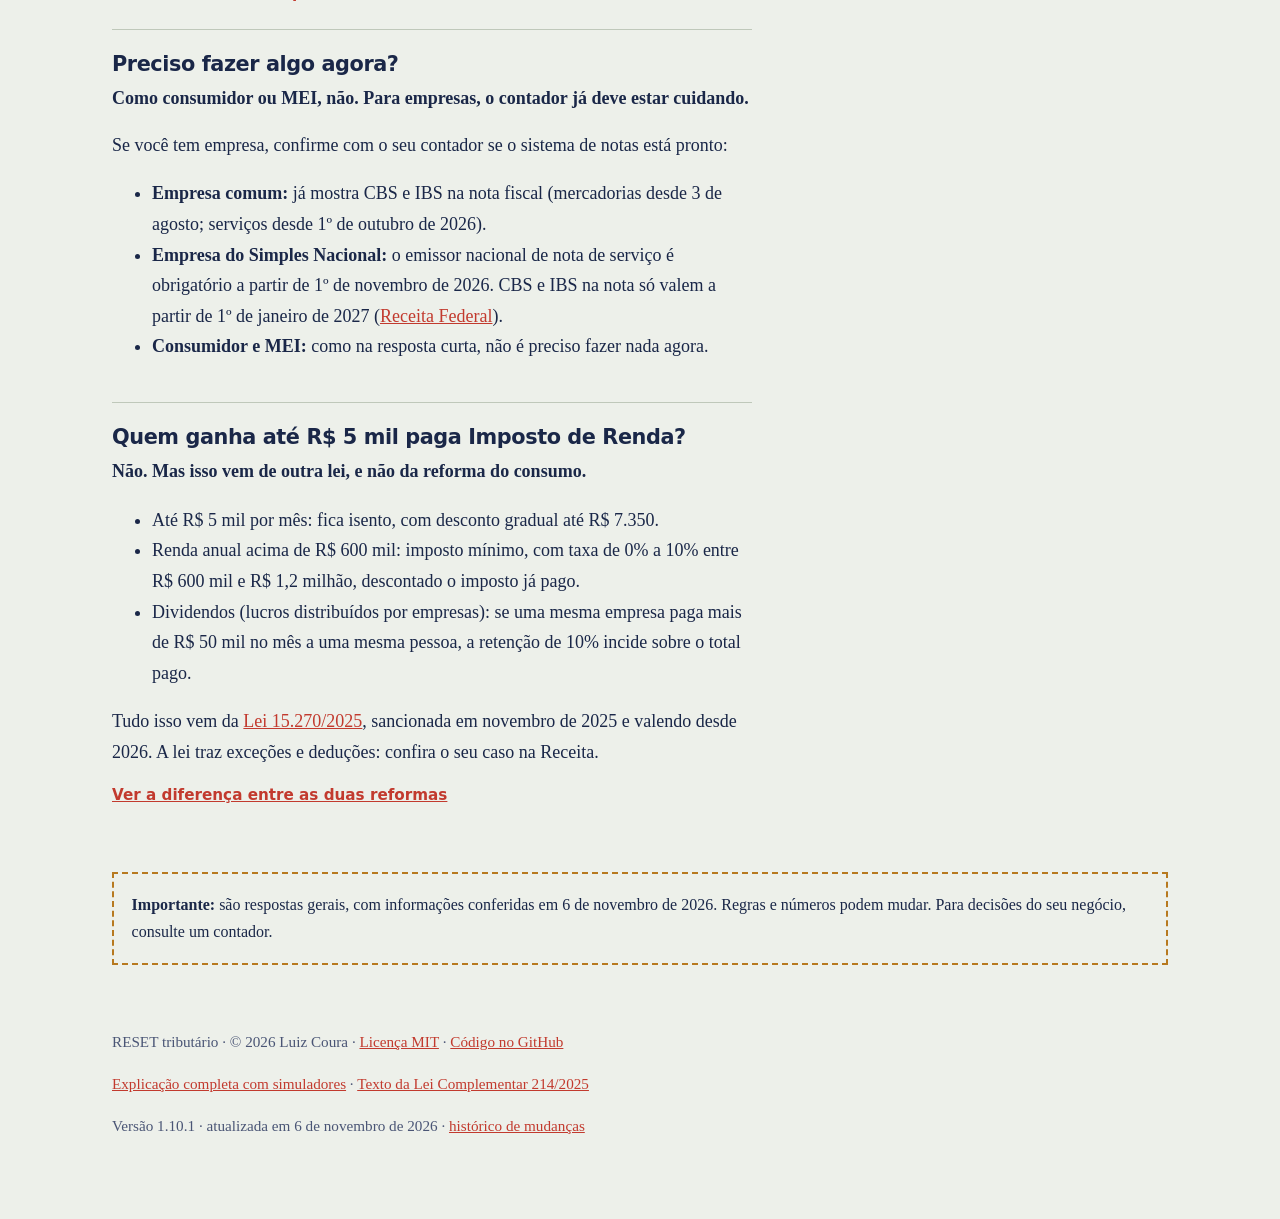
==== commit 4c31111f: "Atualiza a descrição de compartilhamento e estrutura a FAQ Co-Authored-By: Claude Sonnet 5.5 <norepl" ====
--- a/perguntas.html
+++ b/perguntas.html
@@ -38,6 +38,168 @@
   "dateModified":"2026-11-06",
   "isPartOf":{"@type":"WebSite","name":"RESET tributário","url":"https://luizcoura.github.io/reset-tributario/"},
   "author":{"@type":"Person","name":"Luiz Coura","url":"https://github.com/luizcoura"}
+}
+</script>
+<script type="application/ld+json">
+{
+  "@context": "https://schema.org",
+  "@type": "FAQPage",
+  "inLanguage": "pt-BR",
+  "url": "https://luizcoura.github.io/reset-tributario/perguntas.html",
+  "mainEntity": [
+    {
+      "@type": "Question",
+      "name": "O Pix vai ser taxado?",
+      "acceptedAnswer": {
+        "@type": "Answer",
+        "text": "Não. A reforma tributária não cria nenhum imposto sobre o Pix.\nO Pix é só uma forma de pagar, como dinheiro, cartão ou boleto. O que a reforma tributa é a venda de produtos e serviços, e o imposto é o mesmo seja qual for a forma de pagamento. A Receita Federal desmentiu de novo os boatos de taxação em janeiro de 2026.\nVer explicação completa e simulador"
+      }
+    },
+    {
+      "@type": "Question",
+      "name": "A Receita vai monitorar meu Pix?",
+      "acceptedAnswer": {
+        "@type": "Answer",
+        "text": "Existe uma regra de transparência financeira, mas ela não cobra imposto.\nBancos e fintechs informam à Receita o total movimentado quando ele passa de um limite mensal. Não são detalhadas as transações nem com quem você fez o Pix. A nota da Receita e da Fazenda cita R$ 5 mil por mês (pessoa física) e R$ 15 mil (empresa). O ato citado nela, a Instrução Normativa (IN) 2.219/2024, consta como revogado no sistema de normas da Receita (IN 2.247/2025). Por isso, não afirmamos aqui os limites em vigor: confira na Receita.\nA nota diz que esses dados servem para melhorar serviços e gerenciar riscos, e não estão ligados a aumento de imposto."
+      }
+    },
+    {
+      "@type": "Question",
+      "name": "Recebi uma mensagem cobrando \"taxa do Pix\". É golpe?",
+      "acceptedAnswer": {
+        "@type": "Answer",
+        "text": "Muito provavelmente, sim.\nNem a Receita nem o seu banco cobram imposto sobre Pix por mensagem, link ou WhatsApp. Não clique, não passe dados e confira direto no aplicativo do seu banco."
+      }
+    },
+    {
+      "@type": "Question",
+      "name": "O que é split payment?",
+      "acceptedAnswer": {
+        "@type": "Answer",
+        "text": "É o imposto sendo separado do pagamento na hora da compra.\nHoje a loja recebe o valor cheio e paga o imposto depois. No split payment, a parte do imposto vai direto para o governo no momento do pagamento, e o restante cai na conta da loja. Para quem compra, o jeito de pagar continua igual; o preço depende da loja e dos impostos do produto. A implantação será gradual e os detalhes ainda serão regulamentados."
+      }
+    },
+    {
+      "@type": "Question",
+      "name": "Tudo vai ficar mais caro?",
+      "acceptedAnswer": {
+        "@type": "Answer",
+        "text": "Depende do que você compra. Alguns itens ficam mais baratos e alguns serviços podem ficar mais caros.\nAlimentos básicos, remédios, saúde e educação têm descontos. Serviços em geral, que hoje pagam pouco imposto, tendem a subir. Para uma compra sem desconto, o cenário é uma taxa nova (CBS mais IBS) perto de 30%, ainda sem definição final. Calculada sobre o preço sem imposto, isso equivale a cerca de 23% do que você paga na etiqueta.\nA CBS de 2027 depende de um cálculo do TCU (Tribunal de Contas da União). Segundo o Senado, ele tem até 15 de dezembro para decidir. O IBS ainda é uma projeção. Veja as estimativas e as fontes na explicação completa.\nSimular o imposto de um produto"
+      }
+    },
+    {
+      "@type": "Question",
+      "name": "Arroz e feijão vão pagar imposto?",
+      "acceptedAnswer": {
+        "@type": "Answer",
+        "text": "Os itens da cesta básica nacional terão alíquota zero.\nAlimentos destinados ao consumo humano que estejam na lista da lei, mesmo fora da cesta básica, terão desconto de 60% na alíquota. A lista exata de itens de cada categoria está nos anexos da Lei Complementar 214/2025."
+      }
+    },
+    {
+      "@type": "Question",
+      "name": "E os remédios?",
+      "acceptedAnswer": {
+        "@type": "Answer",
+        "text": "Em regra, medicamentos registrados na Anvisa terão desconto de 60% na alíquota.\nO desconto de 60% inclui os remédios feitos em farmácia de manipulação (art. 133 da LC 214). Alguns itens de uma lista específica têm alíquota zero (art. 146). Como os detalhes ainda dependem de regulamentação, confirme o caso de um remédio específico com a farmácia ou o contador."
+      }
+    },
+    {
+      "@type": "Question",
+      "name": "O que é o cashback?",
+      "acceptedAnswer": {
+        "@type": "Answer",
+        "text": "É a devolução de parte do imposto para famílias de baixa renda.\nFamílias do Cadastro Único, dentro de critérios definidos em lei, recebem de volta parte do imposto. A regra geral é devolver 20% da CBS e do IBS.\nA exceção devolve 100% da CBS e 20% do IBS nestes itens:\nbotijão de gás de cozinha (até 13 kg);\nenergia elétrica, água e esgoto;\ngás canalizado e telecomunicações.\nBase: art. 118 da Lei Complementar 214/2025. Os detalhes de como receber serão regulamentados."
+      }
+    },
+    {
+      "@type": "Question",
+      "name": "Quanto vai custar o Imposto Seletivo em 2027?",
+      "acceptedAnswer": {
+        "@type": "Answer",
+        "text": "Cigarro, bebida, carro, aeronave, barco e aposta devem passar a pagar o Imposto Seletivo, um imposto extra, a partir de 2 de fevereiro de 2027.\nOs valores vieram de uma medida provisória (MP): uma norma do presidente, com o mesmo peso de uma lei, que o Congresso pode alterar. A data só vale se a MP virar lei até 31 de dezembro de 2026.\nEstes são os principais percentuais do imposto:\ncigarro: R$ 3,50 por maço de 20 cigarros, mais cerca de 10% do preço de venda ao consumidor;\nbebida açucarada: 2,6%;\ncerveja: 4,2%;\nvinho comum: 8%;\nloterias e apostas, inclusive as \"bets\" (apostas com prêmio definido na hora): 0,5%.\nDestilados (como cachaça e uísque), vinhos de sobremesa (como o vinho do porto), carros, aeronaves e barcos pagam outros valores, na tabela completa.\nOs valores de 2028 dependem de um projeto de lei. O governo deve enviá-lo ao Congresso até 31 de maio de 2027.\nBase: Medida Provisória 1.399/2026."
+      }
+    },
+    {
+      "@type": "Question",
+      "name": "O MEI vai acabar?",
+      "acceptedAnswer": {
+        "@type": "Answer",
+        "text": "Não. O MEI continua existindo e continua pagando uma guia fixa.\nVocê não precisa calcular imposto novo. O que muda é o que está dentro da guia, e como seus clientes empresa enxergam suas vendas.\nVer tabela de hoje contra depois"
+      }
+    },
+    {
+      "@type": "Question",
+      "name": "O MEI vai pagar mais?",
+      "acceptedAnswer": {
+        "@type": "Answer",
+        "text": "Em 2026, não há cobrança de CBS e IBS para o MEI.\nA guia (DAS-MEI) de 2026 depende da atividade:\nComércio ou indústria: R$ 82,05.\nServiços: R$ 86,05.\nComércio e serviços: R$ 87,05.\nNela está incluído o INSS, que é 5% do salário mínimo (R$ 1.621 em 2026).\nVeja como o ICMS e o ISS mudam até 2033 (Anexo XXIII da LC 214), em valores por mês:\n2027 e 2028: R$ 1 de CBS e IBS, somados ao ICMS (R$ 1) e ao ISS (R$ 5), que continuam;\n2029 a 2032: o ICMS e o ISS diminuem a cada ano, e a CBS e o IBS sobem;\n2033: só CBS e IBS, somando R$ 3."
+      }
+    },
+    {
+      "@type": "Question",
+      "name": "O limite de faturamento do MEI vai aumentar?",
+      "acceptedAnswer": {
+        "@type": "Answer",
+        "text": "Em 2026 continua R$ 81 mil por ano. A Lei Complementar 238/2026, de outubro de 2026, sobe o limite para R$ 110 mil em 2027 e R$ 140 mil em 2028.\nO Ministério do Empreendedorismo informa a sanção da lei. A lei também põe uma condição: o orçamento de 2027 a 2029 deve considerar o dinheiro que o governo deixa de arrecadar com o aumento.\nBase: art. 3º da Lei Complementar 238/2026.\nQuem abre o MEI no meio do ano tem um limite proporcional aos meses de atividade:\nem 2026: R$ 6.750 por mês;\nem 2027: R$ 9.166,67 por mês.\nE se passar do limite?\nAté 20% acima: paga uma guia extra sobre o excesso e depois precisa sair do MEI (o chamado desenquadramento).\nMais de 20% acima: a saída vale desde o começo do ano em que houve o excesso, ou desde a abertura do CNPJ se o MEI abriu naquele ano.\nFonte: regras do Portal do Empreendedor."
+      }
+    },
+    {
+      "@type": "Question",
+      "name": "Meus clientes empresa vão deixar de comprar de mim?",
+      "acceptedAnswer": {
+        "@type": "Answer",
+        "text": "Pode acontecer, se você vende muito para empresas.\nA Receita informa que o MEI não sofre incidência de IBS e CBS sobre as vendas. Por isso, a empresa que compra dele tende a ganhar pouco ou nenhum desconto de imposto (o chamado crédito), e pode preferir um fornecedor que dê mais desconto. Se você vende para pessoas, o crédito pesa pouco.\nPara sair da guia fixa, é preciso deixar de ser MEI. Um caminho possível é virar microempresa do Simples Nacional; aí dá para pagar a CBS e o IBS à parte, pelas regras das empresas comuns (o regime regular). O contador compara os custos e os créditos possíveis. Converse com ele antes de decidir.\nSimular o seu caso"
+      }
+    },
+    {
+      "@type": "Question",
+      "name": "O MEI precisa emitir nota fiscal?",
+      "acceptedAnswer": {
+        "@type": "Answer",
+        "text": "A regra é a mesma de hoje: obrigatória ao vender para empresa. Ao vender para consumidor, só se ele pedir a nota ou se você enviar o produto a ele. Isso inclui vendas pela internet ou por telefone.\nA reforma acrescenta os campos de CBS e IBS aos sistemas de emissão de nota. Fonte: Portal do Empreendedor."
+      }
+    },
+    {
+      "@type": "Question",
+      "name": "Clube e associação pagam CBS e IBS?",
+      "acceptedAnswer": {
+        "@type": "Answer",
+        "text": "Sobre as atividades comerciais, como bar, restaurante e eventos, provavelmente sim.\nImunidade é quando a Constituição proíbe cobrar o imposto. Ela vale para templos, partidos, entidades sindicais dos trabalhadores e entidades de educação e assistência social sem fins lucrativos, se cumprirem os requisitos do Código Tributário Nacional. Um clube social ou esportivo, em regra, não está nessa lista.\nBar, restaurante, aluguel de salão e eventos tendem a ser tributados, no lugar do ISS e do ICMS de hoje. O Imposto de Renda, em regra, não incide sobre a associação sem fins lucrativos que cumpre os requisitos da isenção, como não distribuir resultado. Rendimentos de aplicações financeiras costumam ser tributados.\nVer a tabela completa"
+      }
+    },
+    {
+      "@type": "Question",
+      "name": "A mensalidade do sócio vai ser tributada?",
+      "acceptedAnswer": {
+        "@type": "Answer",
+        "text": "Pode ficar fora, se serve só para manter a associação. Se o sócio recebe algo em troca, cada caso exige análise.\nEm regra, a mensalidade fica fora da CBS e do IBS se cumprir estas condições:\nestá prevista no estatuto;\nserve para manter o clube;\nnão dá ao sócio nada específico em troca;\no clube cumpre as exigências do Código Tributário Nacional.\nSe o sócio recebe um serviço em troca, como aulas, uso de quadra ou refeição, a situação pode ser outra. O contador do clube deve analisar o estatuto. Base: art. 6º, XII, da LC 214/2025, e art. 14 do Código Tributário Nacional."
+      }
+    },
+    {
+      "@type": "Question",
+      "name": "Quando a reforma começa a valer?",
+      "acceptedAnswer": {
+        "@type": "Answer",
+        "text": "Ela já começou, em 2026, mas só como teste. A troca de verdade vai de 2027 a 2033.\nEm 2026, CBS (0,9%) e IBS (0,1%) aparecem nas notas fiscais, sem cobrança extra para as empresas comuns que as emitem corretamente. Em 2027, a CBS passa a valer e o PIS e a Cofins acabam. De 2029 a 2032, o ICMS e o ISS diminuem enquanto o IBS cresce. Em 2033, o sistema novo está completo.\nVer o calendário completo"
+      }
+    },
+    {
+      "@type": "Question",
+      "name": "Preciso fazer algo agora?",
+      "acceptedAnswer": {
+        "@type": "Answer",
+        "text": "Como consumidor ou MEI, não. Para empresas, o contador já deve estar cuidando.\nSe você tem empresa, confirme com o seu contador se o sistema de notas está pronto:\nEmpresa comum: já mostra CBS e IBS na nota fiscal (mercadorias desde 3 de agosto; serviços desde 1º de outubro de 2026).\nEmpresa do Simples Nacional: o emissor nacional de nota de serviço é obrigatório a partir de 1º de novembro de 2026. CBS e IBS na nota só valem a partir de 1º de janeiro de 2027 (Receita Federal).\nConsumidor e MEI: como na resposta curta, não é preciso fazer nada agora."
+      }
+    },
+    {
+      "@type": "Question",
+      "name": "Quem ganha até R$ 5 mil paga Imposto de Renda?",
+      "acceptedAnswer": {
+        "@type": "Answer",
+        "text": "Não. Mas isso vem de outra lei, e não da reforma do consumo.\nAté R$ 5 mil por mês: fica isento, com desconto gradual até R$ 7.350.\nRenda anual acima de R$ 600 mil: imposto mínimo, com taxa de 0% a 10% entre R$ 600 mil e R$ 1,2 milhão, descontado o imposto já pago.\nDividendos (lucros distribuídos por empresas): se uma mesma empresa paga mais de R$ 50 mil no mês a uma mesma pessoa, a retenção de 10% incide sobre o total pago.\nTudo isso vem da Lei 15.270/2025, sancionada em novembro de 2025 e valendo desde 2026. A lei traz exceções e deduções: confira o seu caso na Receita.\nVer a diferença entre as duas reformas"
+      }
+    }
+  ]
 }
 </script>
 </head>
@@ -321,7 +483,7 @@
   <div class="wrap">
     <p>RESET tributário · © 2026 Luiz Coura · <a href="https://github.com/luizcoura/reset-tributario/blob/main/LICENSE">Licença MIT</a> · <a href="https://github.com/luizcoura/reset-tributario">Código no GitHub</a></p>
     <p><a href="index.html">Explicação completa com simuladores</a> · <a href="https://www.planalto.gov.br/ccivil_03/leis/lcp/lcp214.htm">Texto da Lei Complementar 214/2025</a></p>
-    <p>Versão 1.10.0 · atualizada em 6 de novembro de 2026 · <a href="https://github.com/luizcoura/reset-tributario/blob/main/CHANGELOG.md">histórico de mudanças</a></p>
+    <p>Versão 1.10.1 · atualizada em 6 de novembro de 2026 · <a href="https://github.com/luizcoura/reset-tributario/blob/main/CHANGELOG.md">histórico de mudanças</a></p>
   </div>
 </footer>
 </body>
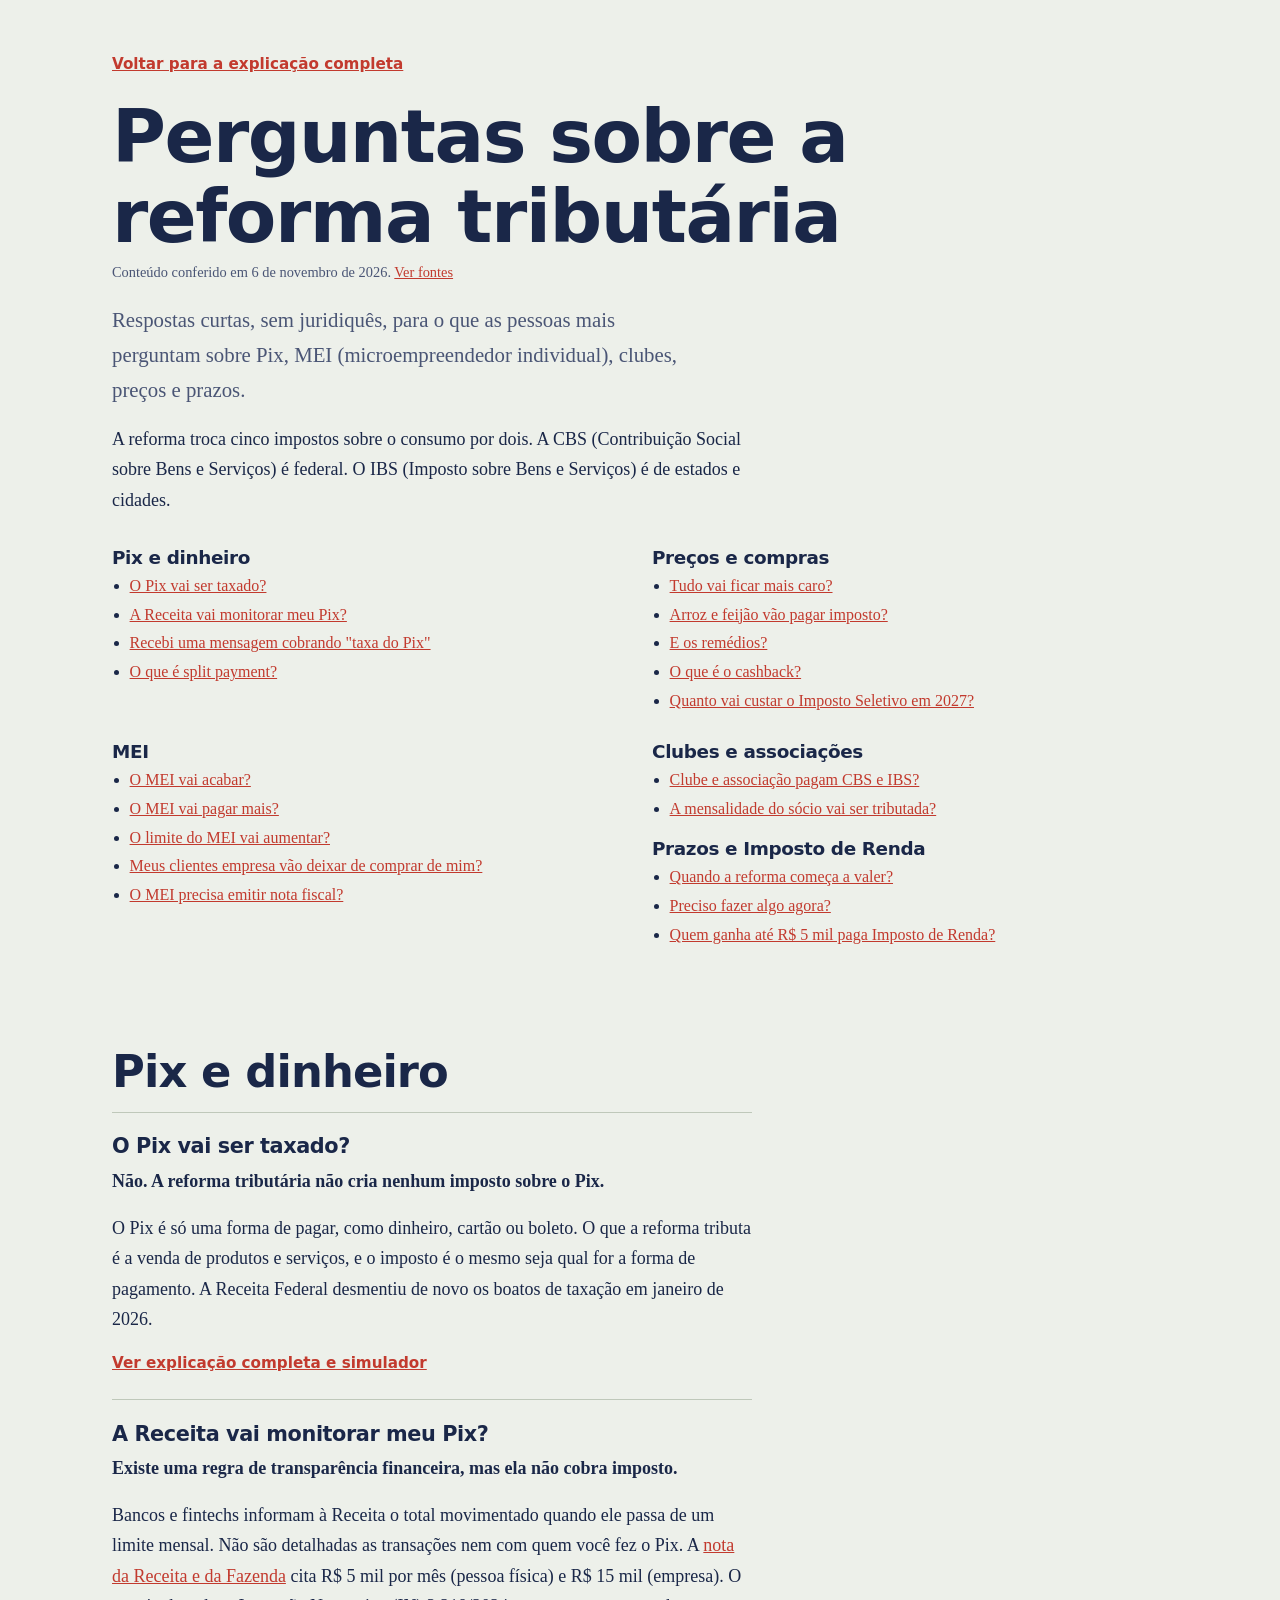
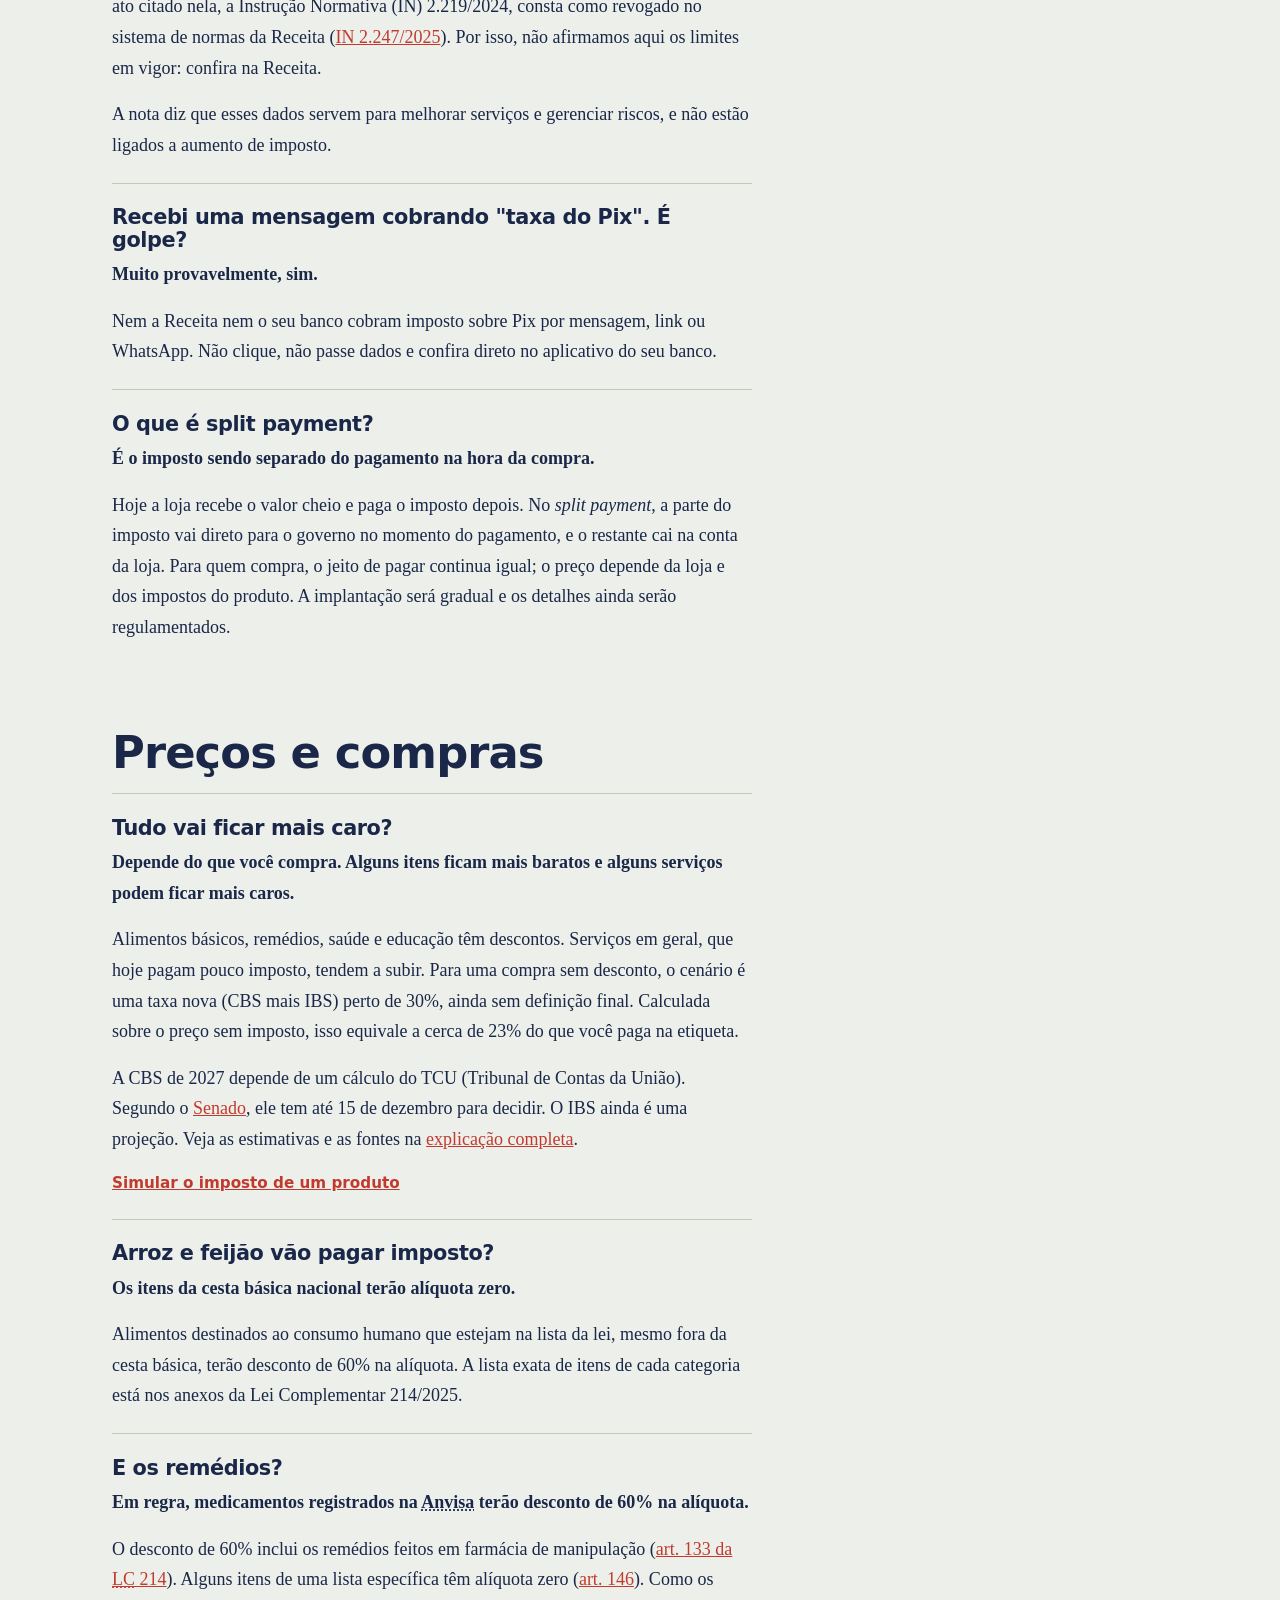
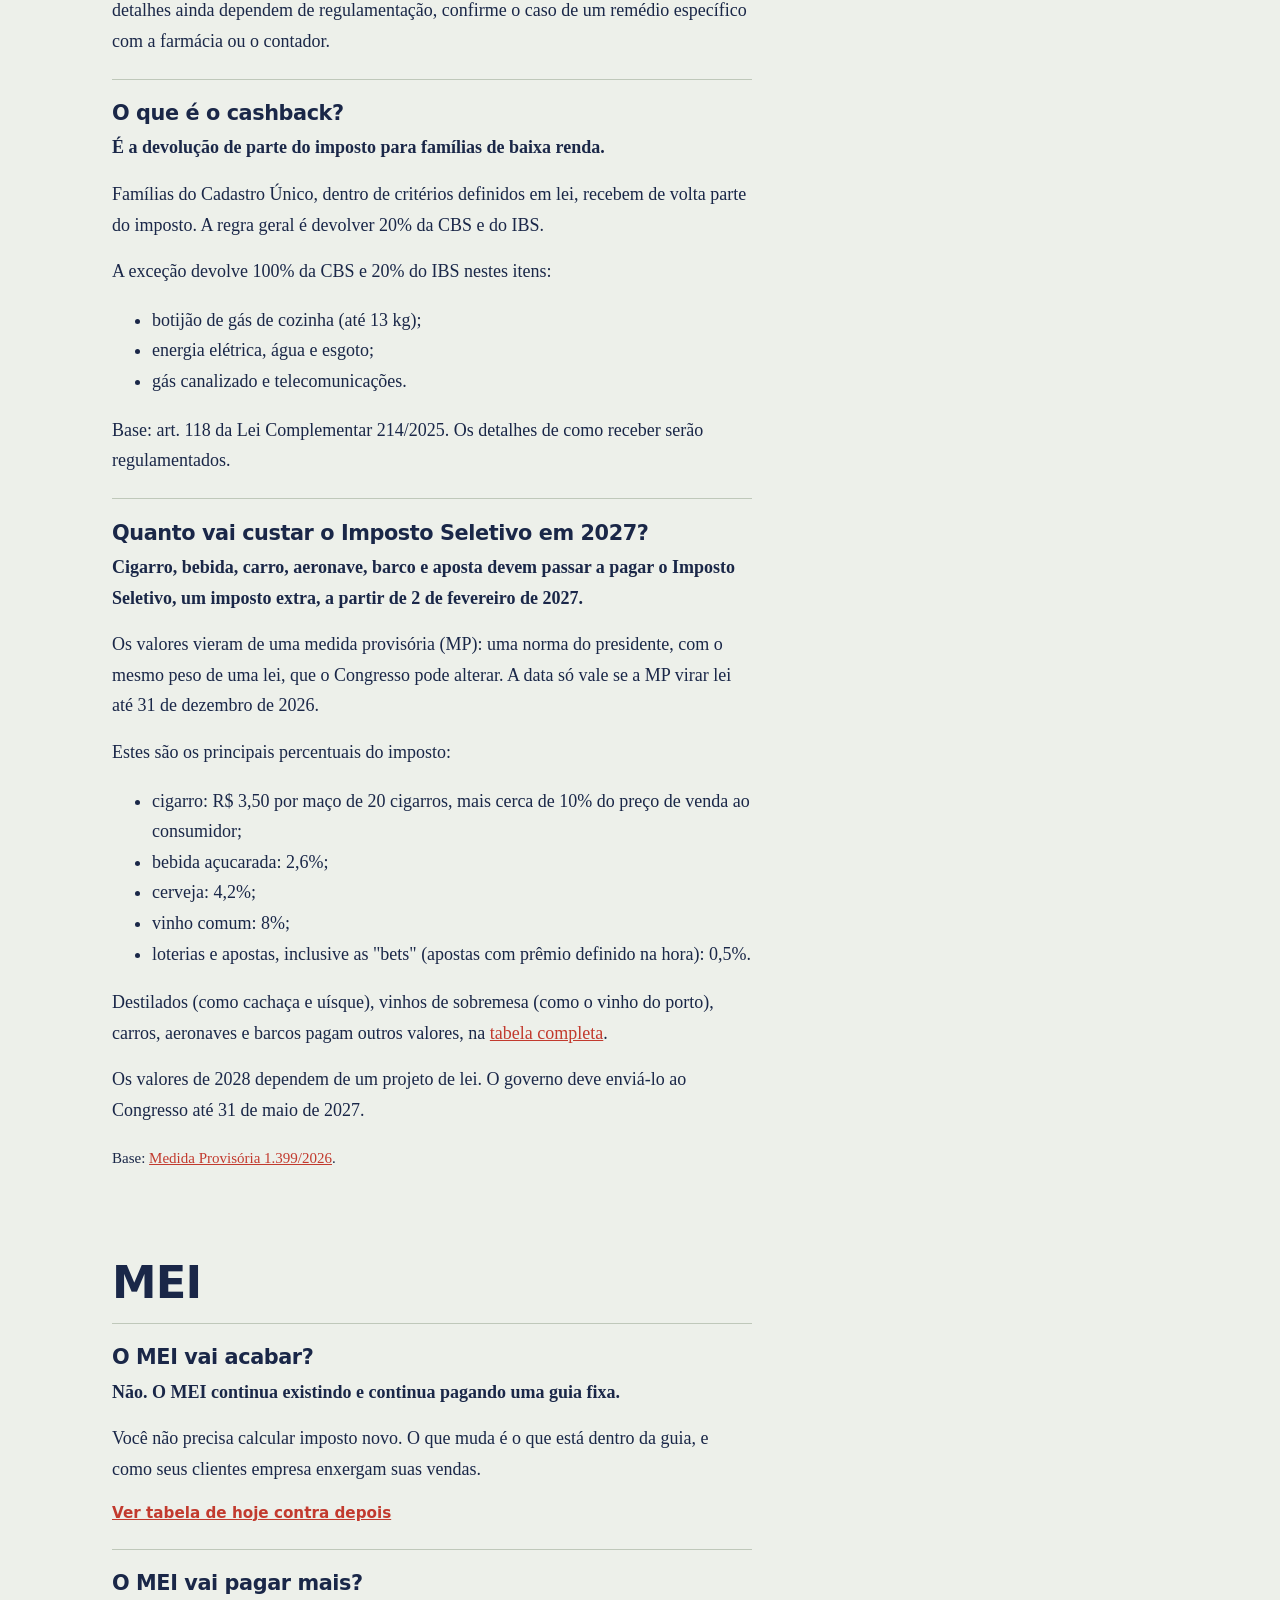
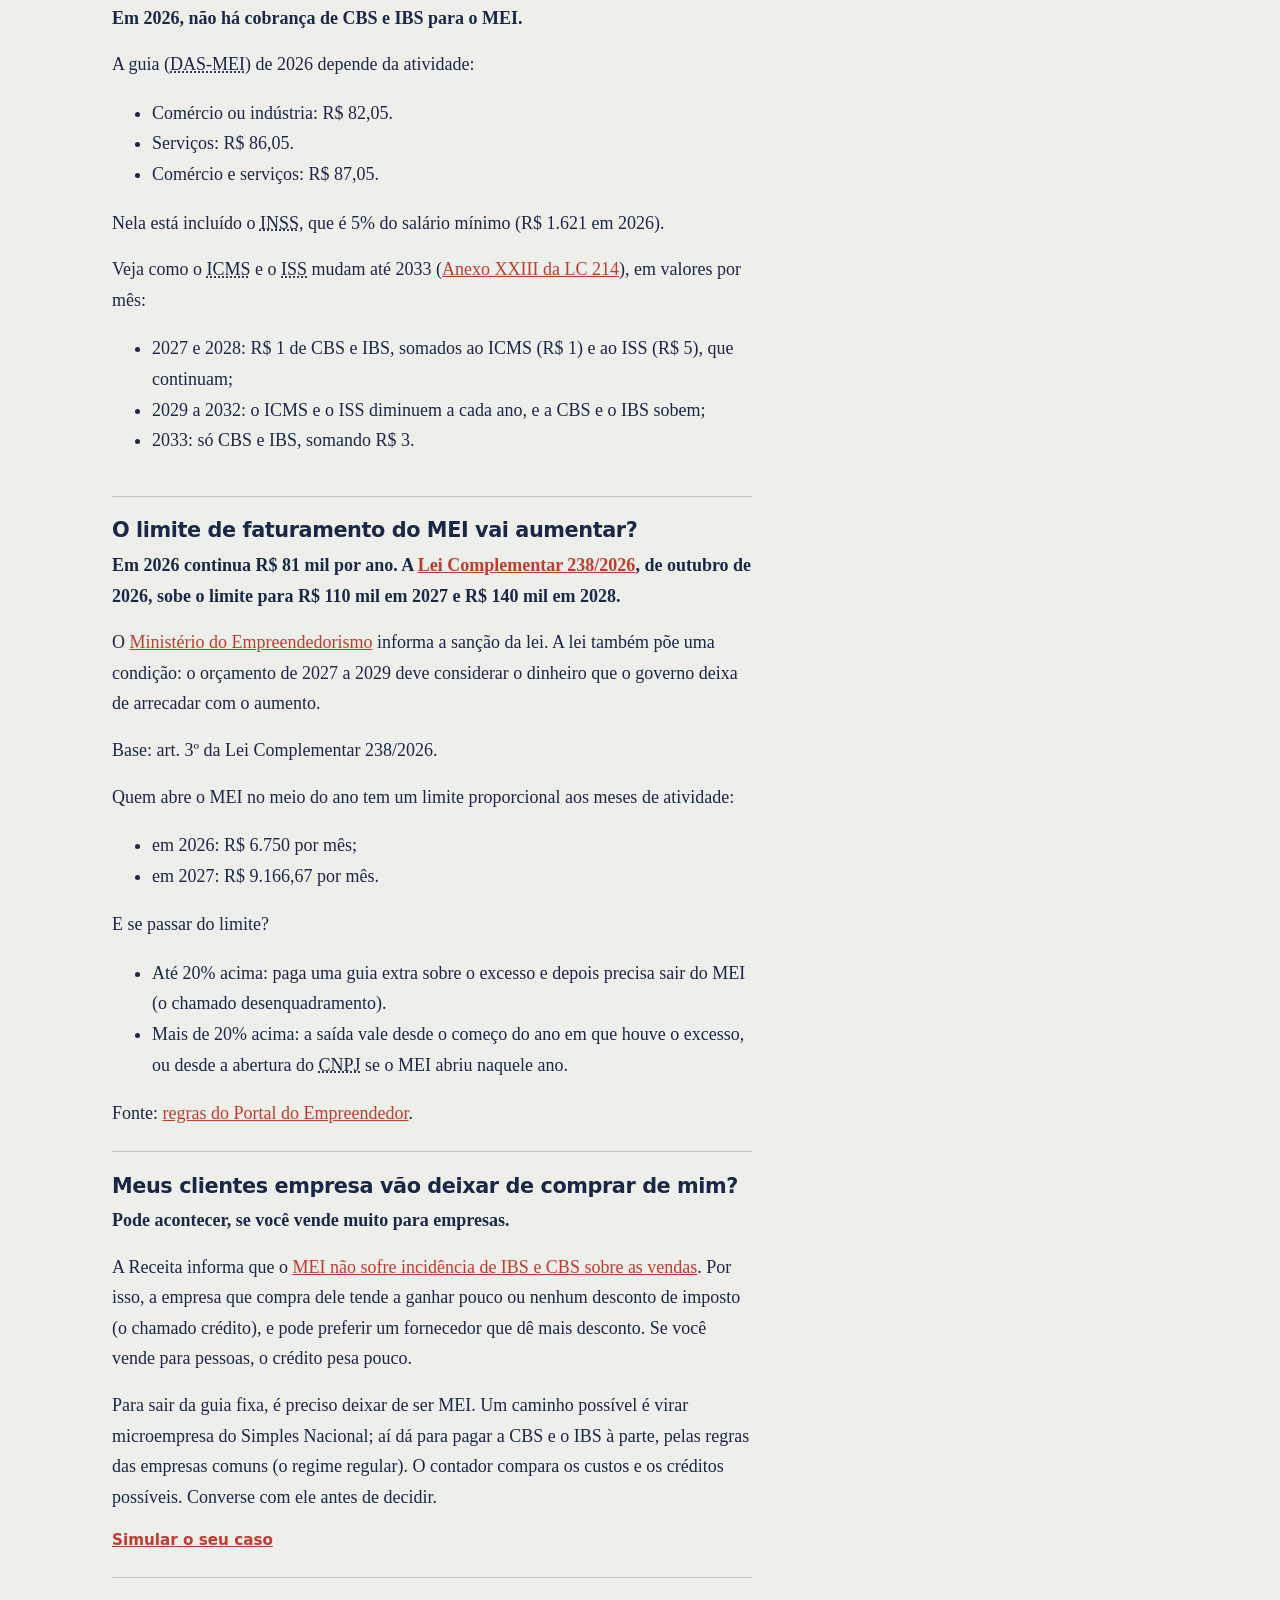
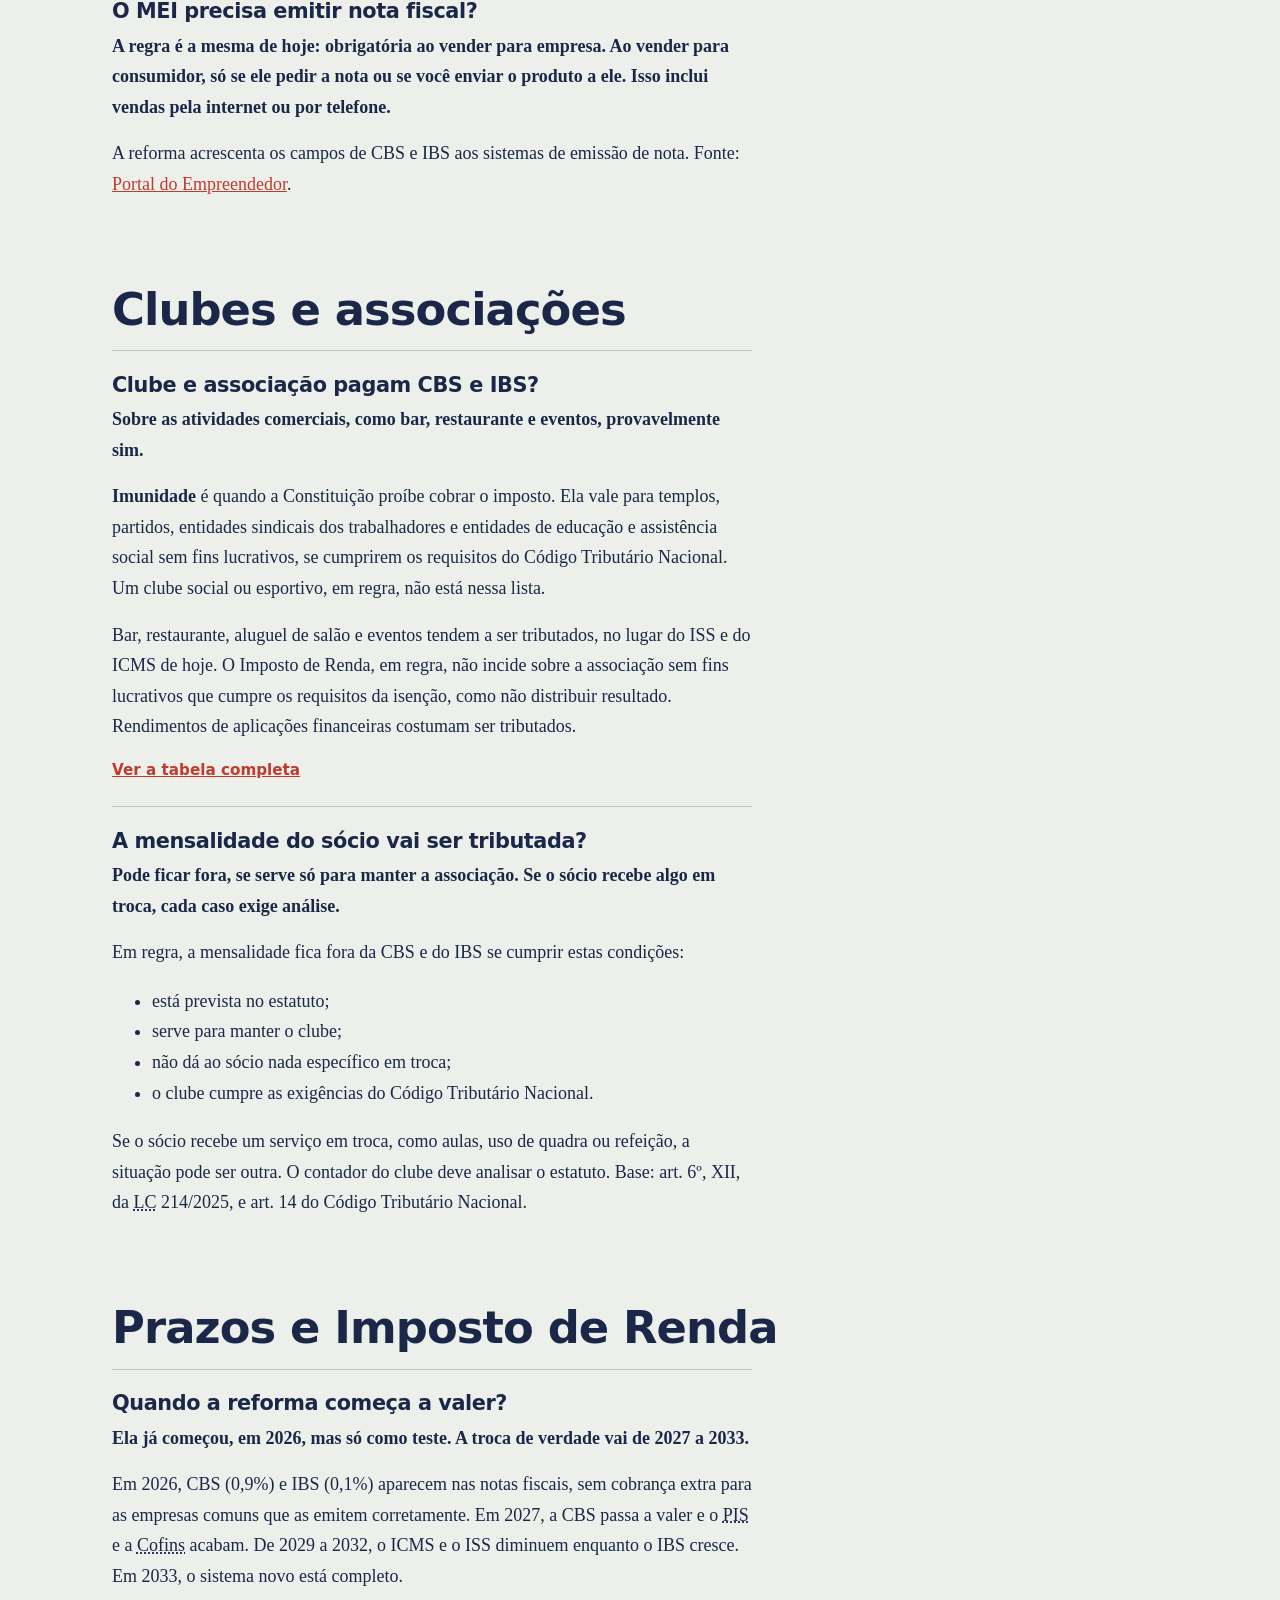
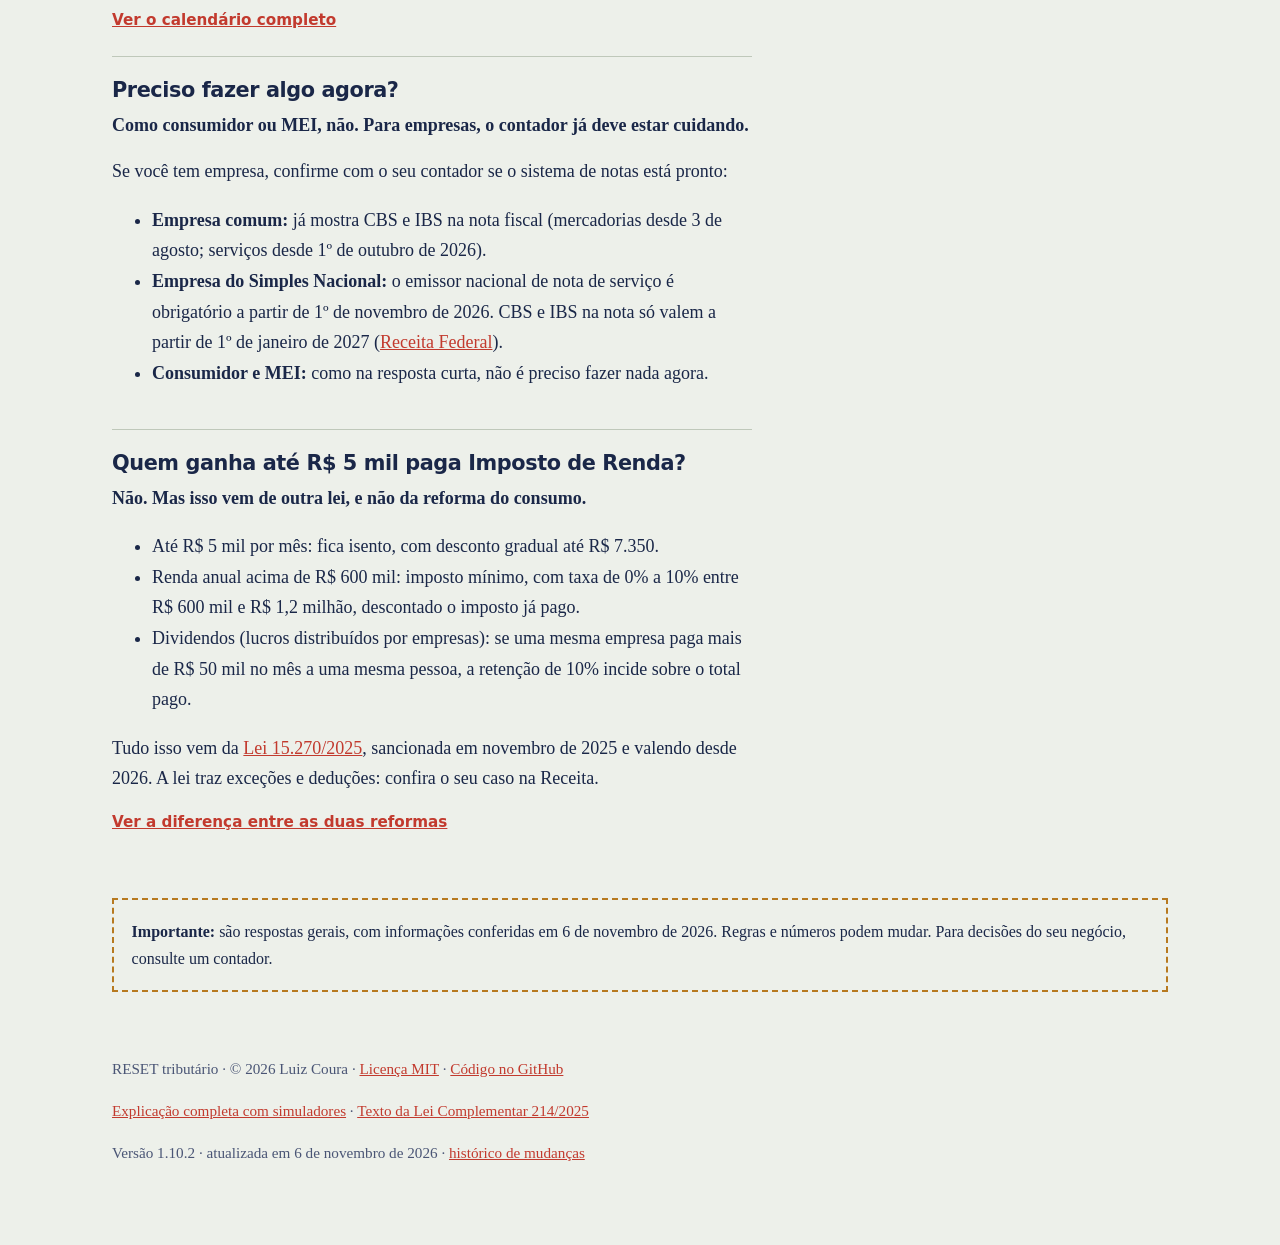
==== commit eb371de3: "Mostra a data de conferência no topo do site Co-Authored-By: Claude Sonnet 5.5 <noreply@anthropic.co" ====
--- a/perguntas.html
+++ b/perguntas.html
@@ -209,6 +209,7 @@
   <div class="wrap">
     <a class="voltar" href="index.html">Voltar para a explicação completa</a>
     <h1>Perguntas sobre a reforma tributária</h1>
+    <p class="conferido">Conteúdo conferido em <time datetime="2026-11-06">6 de novembro de 2026</time>. <a href="index.html#fontes">Ver fontes</a></p>
     <p class="lead texto">Respostas curtas, sem juridiquês, para o que as pessoas mais perguntam sobre Pix, MEI (microempreendedor individual), clubes, preços e prazos.</p>
     <p class="texto">A reforma troca cinco impostos sobre o consumo por dois. A CBS (Contribuição Social sobre Bens e Serviços) é federal. O IBS (Imposto sobre Bens e Serviços) é de estados e cidades.</p>
 
@@ -483,7 +484,7 @@
   <div class="wrap">
     <p>RESET tributário · © 2026 Luiz Coura · <a href="https://github.com/luizcoura/reset-tributario/blob/main/LICENSE">Licença MIT</a> · <a href="https://github.com/luizcoura/reset-tributario">Código no GitHub</a></p>
     <p><a href="index.html">Explicação completa com simuladores</a> · <a href="https://www.planalto.gov.br/ccivil_03/leis/lcp/lcp214.htm">Texto da Lei Complementar 214/2025</a></p>
-    <p>Versão 1.10.1 · atualizada em 6 de novembro de 2026 · <a href="https://github.com/luizcoura/reset-tributario/blob/main/CHANGELOG.md">histórico de mudanças</a></p>
+    <p>Versão 1.10.2 · atualizada em 6 de novembro de 2026 · <a href="https://github.com/luizcoura/reset-tributario/blob/main/CHANGELOG.md">histórico de mudanças</a></p>
   </div>
 </footer>
 </body>
--- a/style.css
+++ b/style.css
@@ -33,6 +33,7 @@
 p{margin:0 0 1rem}
 section{padding:4.5rem 0 1rem}
 .lead{font-size:1.3rem;color:var(--tinta-suave)}
+.conferido{font-size:.9rem;line-height:1.4;color:var(--tinta-suave);margin:.4rem 0 .8rem}
 
 /* topo */
 header.topo{padding:3rem 0 2rem}
